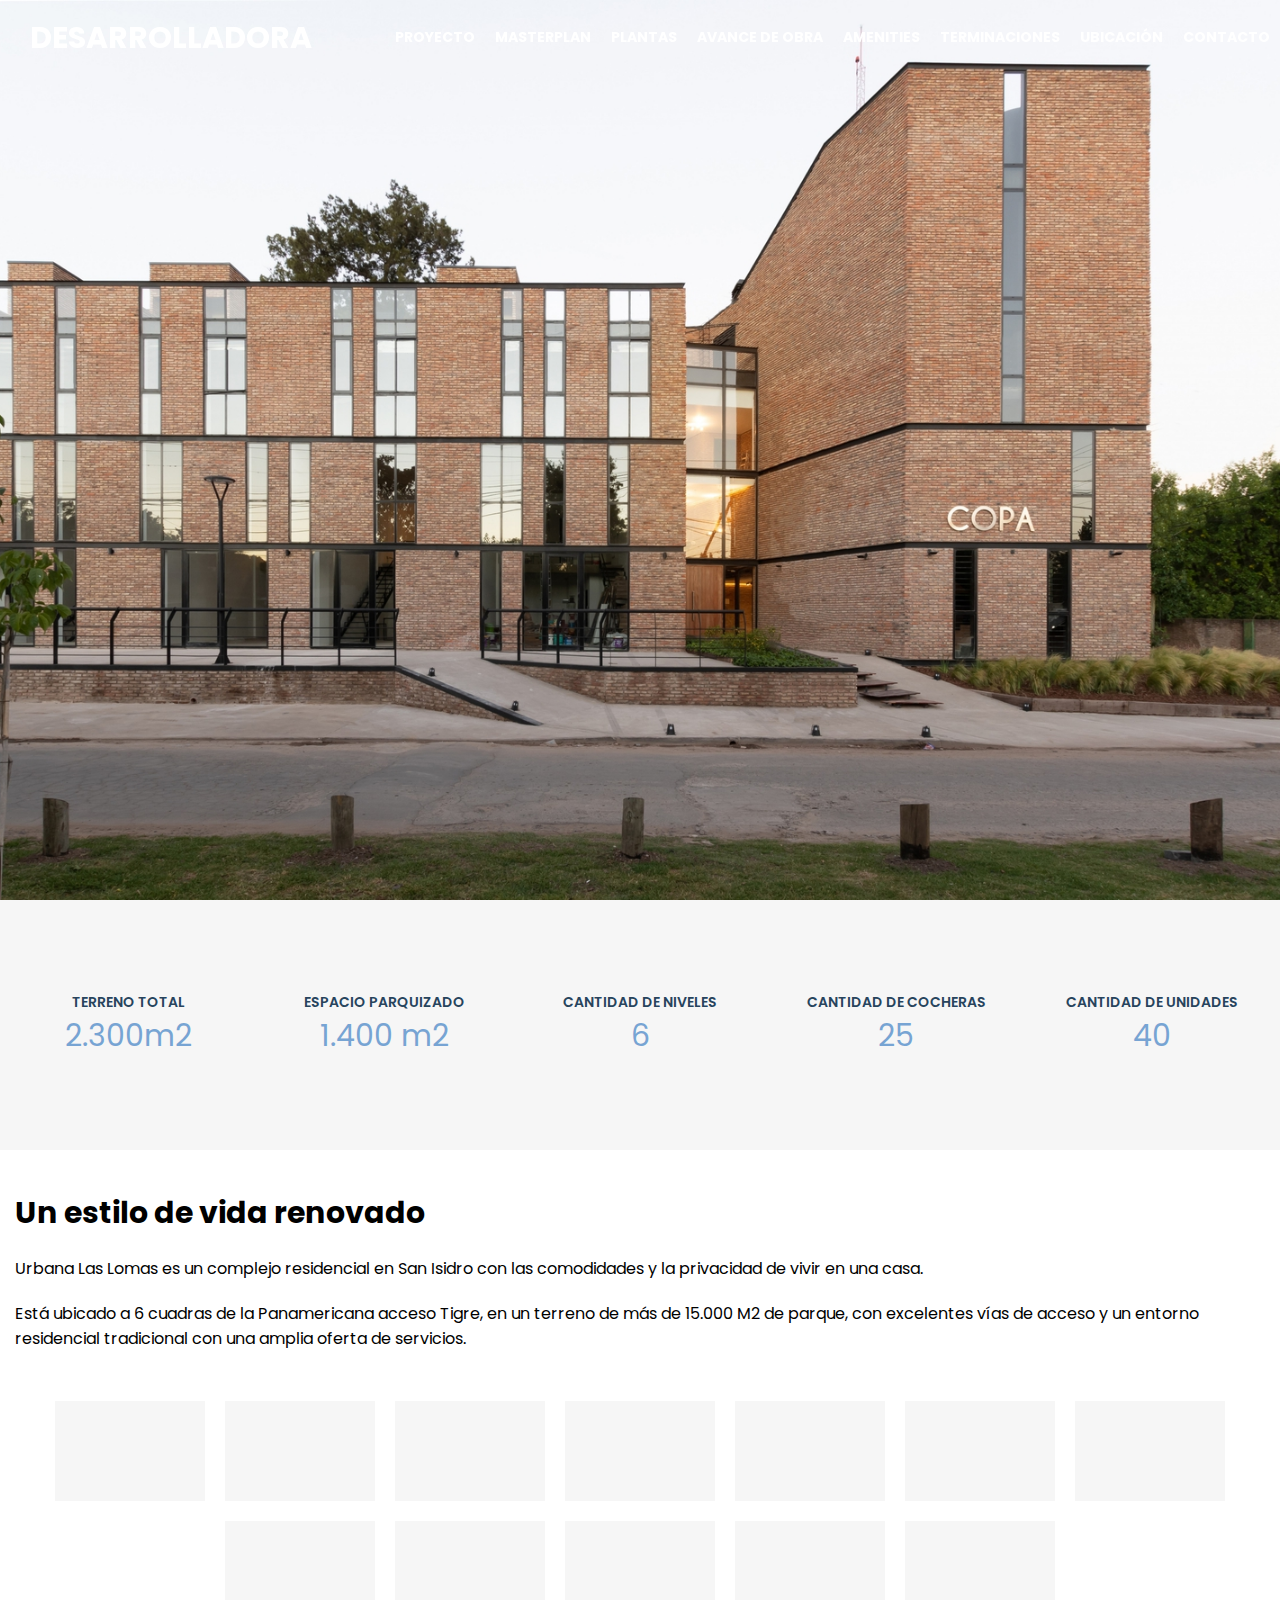
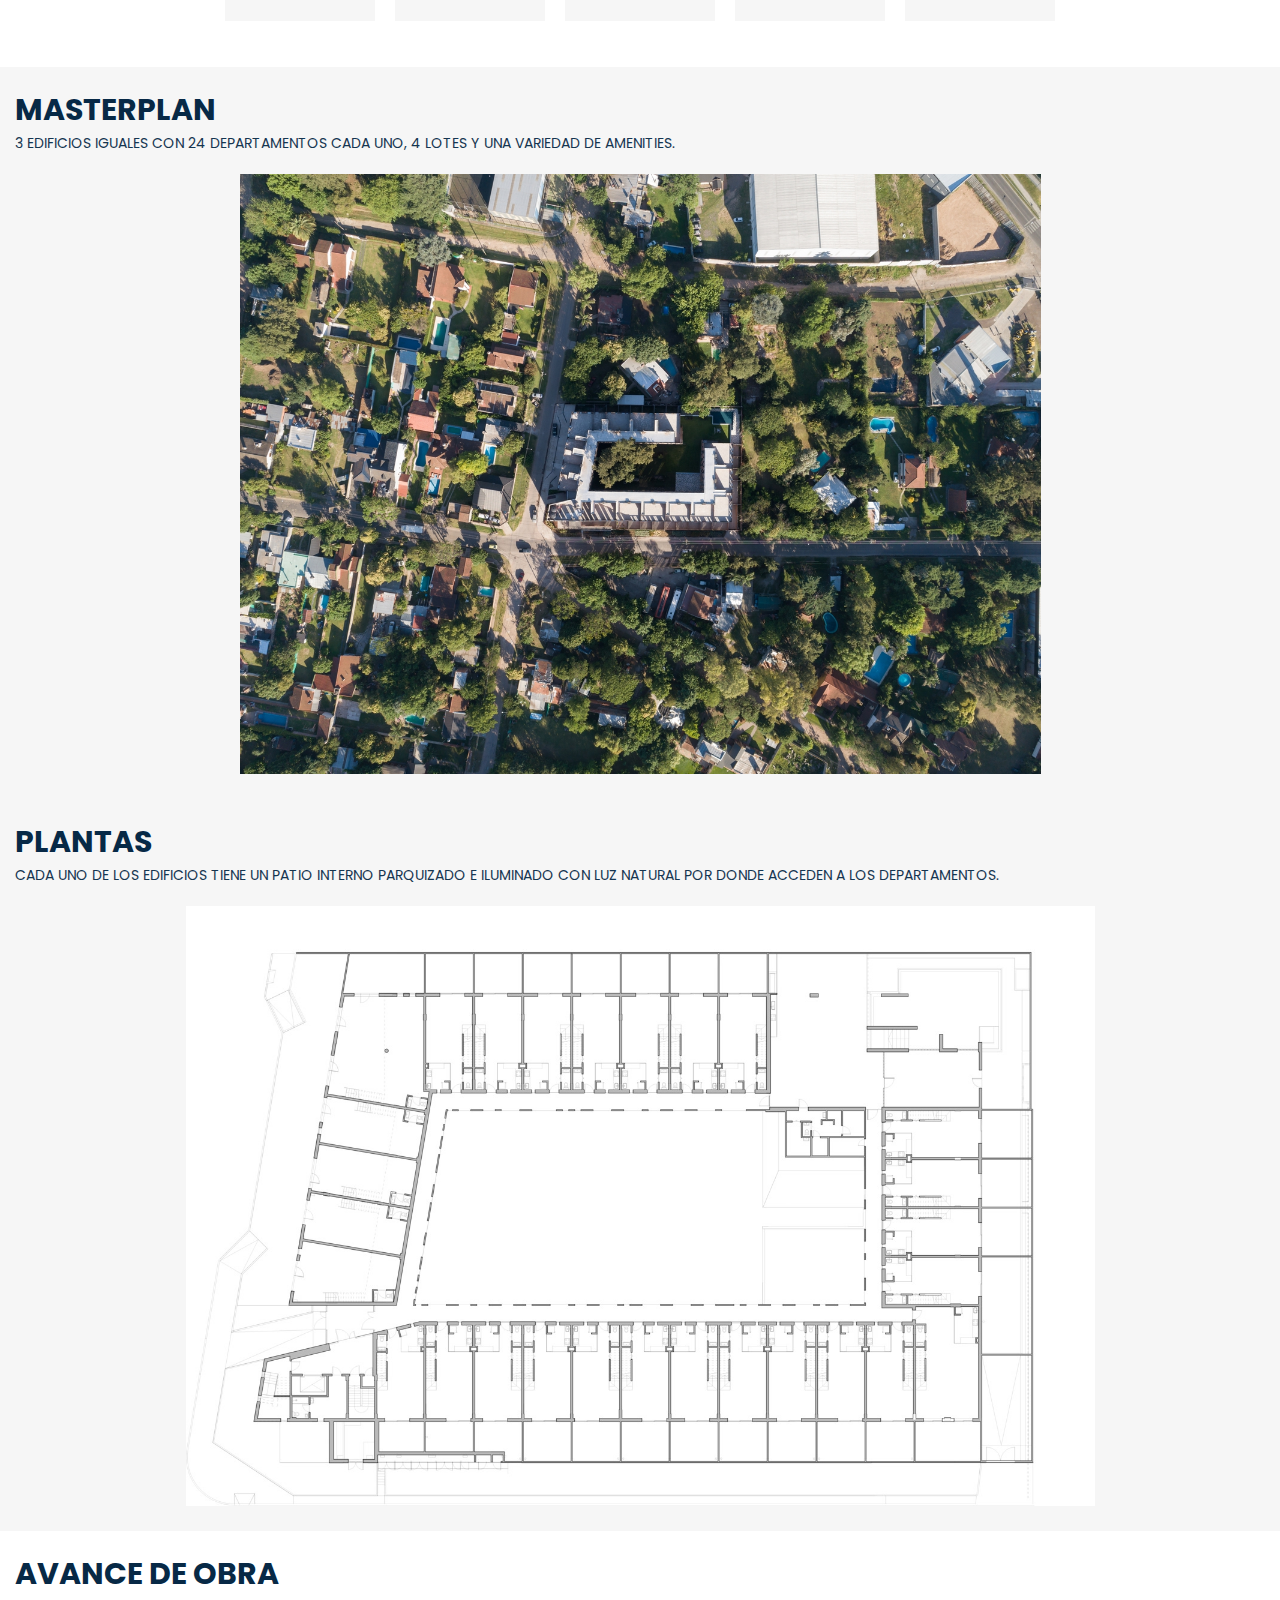
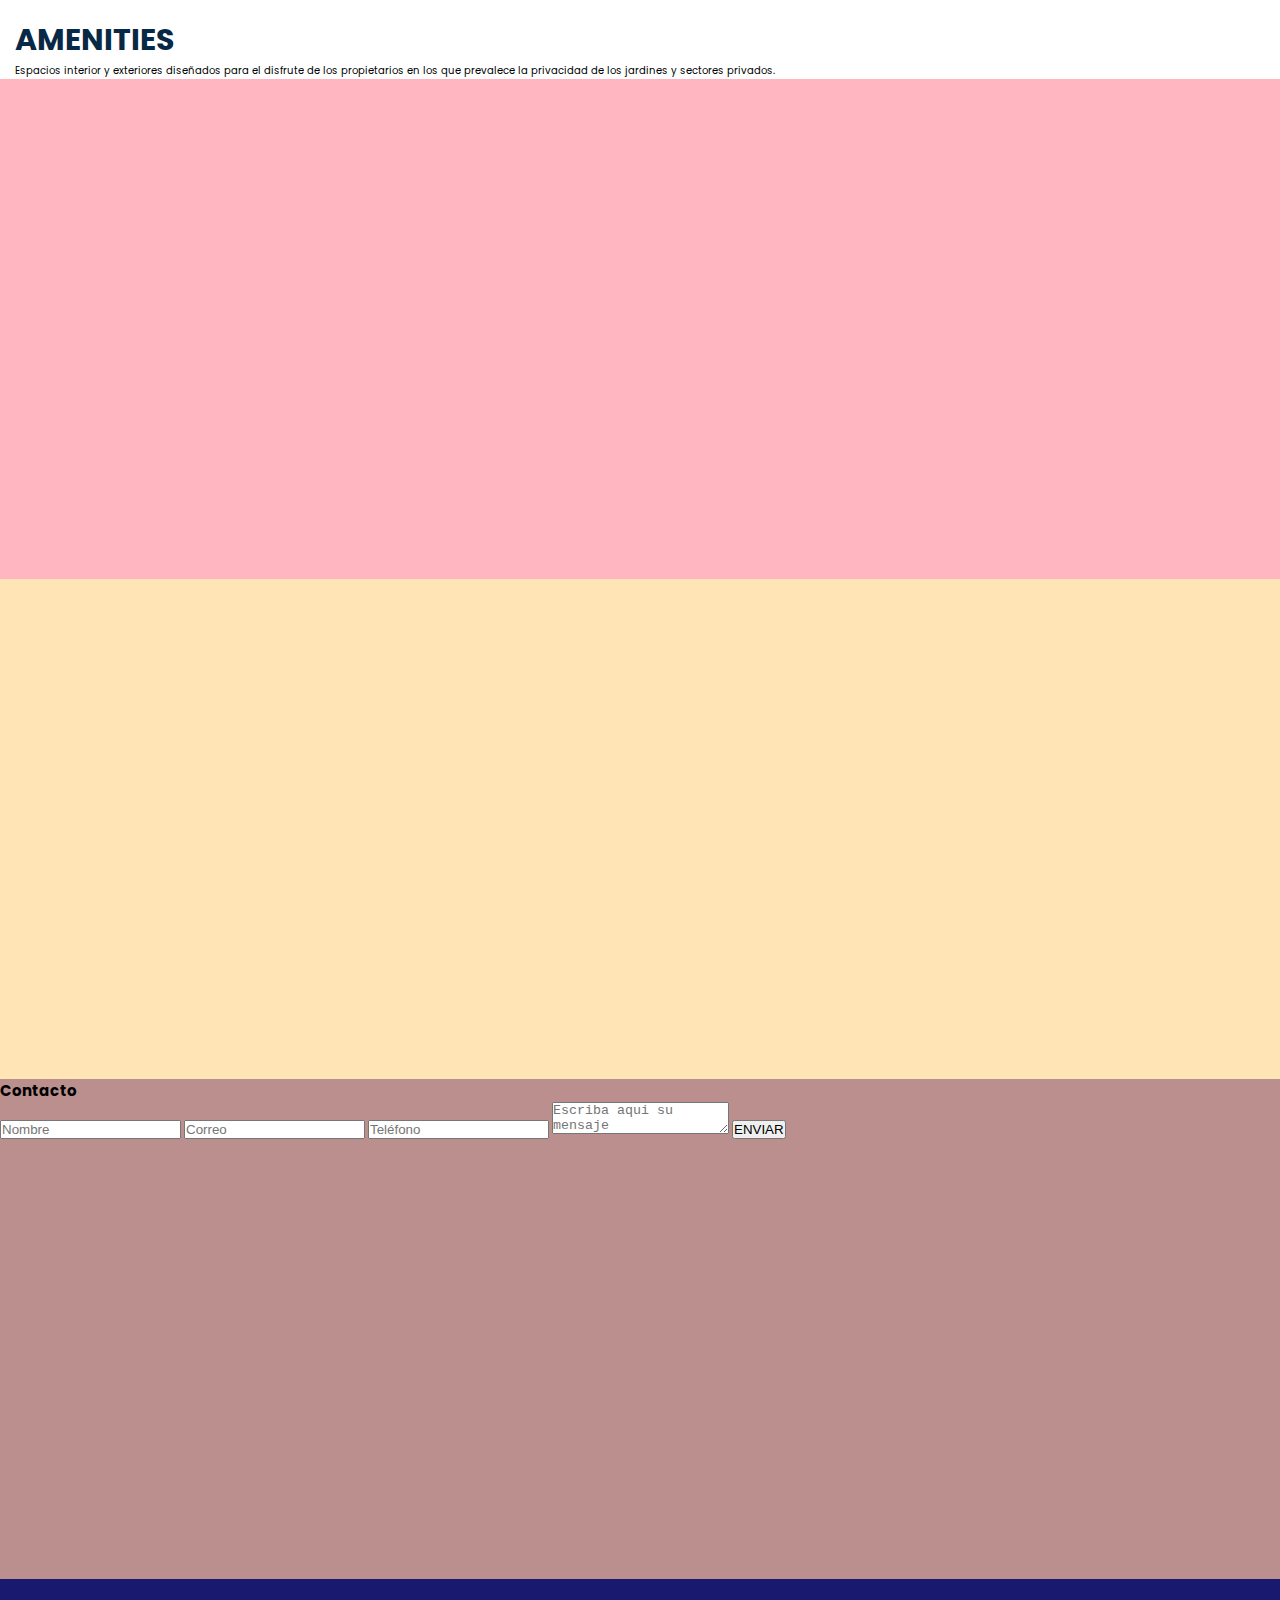
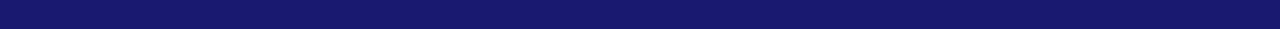
==== index.html @ 7374d64b "Agregue secciones, titulos y descripciones" ====
<!DOCTYPE html>
<html lang="es">
    <head>
        <meta charset="UTF-8" />
        <meta http-equiv="X-UA-Compatible" content="IE=edge" />
        <meta name="viewport" content="width=device-width, initial-scale=1.0" />
        <title>Document</title>
        <!-- stylesheet CSS -->
        <link rel="stylesheet" href="./CSS/style.css" />
        <!-- google fonts -->
        <link rel="preconnect" href="https://fonts.googleapis.com" />
        <link rel="preconnect" href="https://fonts.gstatic.com" crossorigin />
        <link
            href="https://fonts.googleapis.com/css2?family=Poppins:wght@300;400;700&display=swap"
            rel="stylesheet"
        />
    </head>
    <body>
        <header>
            <div class="logo">
                <a href="#Proyecto" alt="logo">DESARROLLADORA</a>
            </div>

            <nav>
                <a href="#Proyecto">Proyecto</a>
                <a href="#Masterplan">Masterplan</a>
                <a href="#Plantas">Plantas</a>
                <a href="#Avancedeobra">Avance de obra</a>
                <a href="#Amenities">Amenities</a>
                <a href="#Terminaciones">Terminaciones</a>
                <a href="#Ubicacion">Ubicación</a>
                <a href="#Contacto">Contacto</a>
            </nav>
            <div class="hero" id="Proyecto">
                <img
                    src="./imagenes/22122020-ca-arq-ph-g-viramonte-3110-editar-copy.jpg"
                    alt=""
                />
            </div>
        </header>
        <section class="detalles-desarrollo">
            <div class="informacion-desarrollo">
                <h3>Terreno total</h3>
                <p>2.300m2</p>
            </div>
            <div class="informacion-desarrollo">
                <h3>Espacio Parquizado</h3>
                <p>1.400 m2</p>
            </div>
            <div class="informacion-desarrollo">
                <h3>Cantidad de niveles</h3>
                <p>6</p>
            </div>
            <div class="informacion-desarrollo">
                <h3>Cantidad de cocheras</h3>
                <p>25</p>
            </div>
            <div class="informacion-desarrollo">
                <h3>Cantidad de unidades</h3>
                <p>40</p>
            </div>
        </section>

        <section class="memoria-proyecto">
            <div class="descripcion-proyecto">
                <h2>Un estilo de vida renovado</h2>
                <p>
                    Urbana Las Lomas es un complejo residencial en San Isidro
                    con las comodidades y la privacidad de vivir en una casa.
                </p>
                <p>
                    Está ubicado a 6 cuadras de la Panamericana acceso Tigre, en
                    un terreno de más de 15.000 M2 de parque, con excelentes
                    vías de acceso y un entorno residencial tradicional con una
                    amplia oferta de servicios.
                </p>
            </div>
            <div class="iconos-proyecto">
                <div class="contenedor-iconos">
                    <img src="" alt="" />
                    <p></p>
                </div>
                <div class="contenedor-iconos">
                    <img src="" alt="" />
                    <p></p>
                </div>
                <div class="contenedor-iconos">
                    <img src="" alt="" />
                    <p></p>
                </div>
                <div class="contenedor-iconos">
                    <img src="" alt="" />
                    <p></p>
                </div>
                <div class="contenedor-iconos">
                    <img src="" alt="" />
                    <p></p>
                </div>
                <div class="contenedor-iconos">
                    <img src="" alt="" />
                    <p></p>
                </div>
                <div class="contenedor-iconos">
                    <img src="" alt="" />
                    <p></p>
                </div>
                <div class="contenedor-iconos">
                    <img src="" alt="" />
                    <p></p>
                </div>
                <div class="contenedor-iconos">
                    <img src="" alt="" />
                    <p></p>
                </div>
                <div class="contenedor-iconos">
                    <img src="" alt="" />
                    <p></p>
                </div>
                <div class="contenedor-iconos">
                    <img src="" alt="" />
                    <p></p>
                </div>
                <div class="contenedor-iconos">
                    <img src="" alt="" />
                    <p></p>
                </div>
            </div>
        </section>
        <section class="slider-fotos">
            <div class="contenedor-slider_1">
                <img
                    src="https://images.unsplash.com/photo-1615876234886-fd9a39fda97f?ixid=MnwxMjA3fDB8MHxwaG90by1wYWdlfHx8fGVufDB8fHx8&ixlib=rb-1.2.1&auto=format&fit=crop&w=1332&q=80"
                    alt=""
                />
            </div>
        </section>

        <section class="masterplan" id="Masterplan">
            <h2>MASTERPLAN</h2>
            <p>
                3 edificios iguales con 24 departamentos cada uno, 4 lotes y una
                variedad de amenities.
            </p>
            <div class="masterplan-container">
                <img src="./imagenes/vistaaerea.jpg" alt="" />
            </div>
        </section>
        <section class="plantas" id="Plantas">
            <h2>PLANTAS</h2>
            <p>
                Cada uno de los edificios tiene un patio interno parquizado e
                iluminado con luz natural por donde acceden a los departamentos.
            </p>
            <div class="plantas-container">
                <img src="./imagenes/plantas.jpg" alt="" />
            </div>
        </section>

        <section class="avance-de_obra" id="Avancedeobra">
            <h2>Avance de obra</h2>
            <div class="slider-obra"></div>
        </section>
        <section class="amenities" id="Amenities">
            <h2>Amenities</h2>
            <p>
                Espacios interior y exteriores diseñados para el disfrute de los
                propietarios en los que prevalece la privacidad de los jardines
                y sectores privados.
            </p>
        </section>
        <section class="slider-terminaciones" id="Terminaciones"></section>
        <section class="ubicacion" id="Ubicacion"></section>
        <section class="contacto" id="Contacto">
            <form action="enviar.php" method="post">
                <h2>Contacto</h2>
                <input
                    type="text"
                    name="nombre"
                    placeholder="Nombre"
                    required
                />
                <input
                    type="email"
                    name="correo"
                    placeholder="Correo"
                    required
                />

                <input
                    type="number"
                    name="telefono"
                    placeholder="Teléfono"
                    required
                />
                <textarea
                    name="mensaje"
                    placeholder="Escriba aqui su mensaje"
                    required
                ></textarea>
                <input type="submit" value="ENVIAR" id="boton" />
            </form>
        </section>
        <footer>
            <div class="redes-sociales"></div>
            <div class="creditos"></div>
        </footer>
    </body>
</html>
---- CSS/style.css ----
*,
*:before,
*:after {
    margin: 0;
    padding: 0;
    box-sizing: border-box;
}
html {
    font-size: 62.5%;
    scroll-behavior: smooth;
}
body {
    overflow-x: hidden;
    display: flex;
    flex-direction: column;
    align-items: center;
    font-family: "Poppins", sans-serif;
}
/* <!-- Cabecera  --> */

header {
    height: 100vh;
}
.logo {
    position: fixed;
    top: 1.5rem;
    left: 2rem;
}
.logo a {
    font-size: 3rem;
}
nav {
    position: fixed;
    right: 0;
    top: 0;
    height: 75px;
    display: flex;
    align-items: center;
    justify-content: space-around;
    margin: auto;
    background-color: transparent;
}
a {
    position: relative;
    text-decoration: none;
    text-transform: uppercase;
    font-family: "Poppins", sans-serif;
    color: #fff;
    font-weight: bold;
    font-size: 1.4rem;
    padding: 0 10px;
}

a:after {
    content: "";
    position: absolute;
    background-color: #fff;
    height: 3.5px;
    width: 0;
    left: 0;
    bottom: -10px;
    transition: 0.5s;
}

a:hover:after {
    width: 100%;
}
a:hover {
    color: #ffffff;
}

.hero {
    width: 100%;
}
.hero img {
    width: 100vw;
    height: 100vh;

    object-fit: cover;
    object-position: center;
}

/* <!-- Cabecera  --> */

.detalles-desarrollo {
    display: flex;
    justify-content: space-around;
    align-items: center;
    flex-wrap: wrap;
    width: 100%;
    min-height: 250px;
    background-color: #f6f6f6;
}

.informacion-desarrollo {
    justify-content: center;
    align-items: center;
    padding: 2rem;
    min-width: 220px;
    height: 22 0px;
}
.informacion-desarrollo h3 {
    text-transform: uppercase;
    text-align: center;
    font-size: 1.4rem;
    font-weight: 600;
    color: #27445d;
}
.informacion-desarrollo p {
    text-align: center;
    font-size: 3rem;
    color: #77a4d3;
    font-weight: 400;
}
/* <--MEMORIA PROYECTO -->*/

.memoria-proyecto {
    min-width: 50%;
    height: 100%;
    display: flex;
    flex-direction: row;
    flex-wrap: wrap;
    justify-content: center;
}

.descripcion-proyecto {
    flex-direction: column;
    height: 100%;
    min-width: 50%;

    padding: 3rem 1.5rem 3rem 1.5rem;
}
.descripcion-proyecto h2 {
    padding: 1rem 0;
    font-size: 3rem;
}

.descripcion-proyecto p {
    padding: 1rem 0;
    font-size: 1.6rem;
}
.iconos-proyecto {
    display: flex;
    justify-content: center;
    align-items: center;
    flex-wrap: wrap;
    height: 100%;
    width: 100%;
}
.contenedor-iconos {
    display: flex;
    width: 150px;
    height: 100px;
    background-color: #f6f6f6;
    margin: 1rem 1rem;
}
/* <--SLIDER FOTOS -->*/
.slider-fotos {
    padding: 2rem 1.5rem 0rem 1.5rem;   
}
/* <--MASTERPLAN -->*/

.masterplan {
    width: 100%;
    height: 100%;
    background-color: #f6f6f6;
    padding: 2rem 1.5rem 0rem 1.5rem;   

}

.masterplan h2 {
    font-size: 3rem;
    text-transform: uppercase;
    color: #072946;
}
.masterplan p {
    font-size: 1.4rem;
    color: #153550;
    text-transform: uppercase;
}
.masterplan-container {
    width: 100%;
    min-height: 300px;
    height: 100%;
    padding: 2rem 0rem;
}
.masterplan-container img {
    object-fit: contain;
    object-position: center;
    width: 100%;
    max-height: 600px;
}
/* <--PLANTAS -->*/

.plantas {
    width: 100%;
    height: 100%;
    background-color: #f6f6f6;
    padding: 2rem 1.5rem 0rem 1.5rem;   

}
.plantas h2 {
    font-size: 3rem;
    text-transform: uppercase;
    color: #072946;
}
.plantas p {
    font-size: 1.4rem;
    color: #153550;
    text-transform: uppercase;
}

.plantas-container {
    width: 100%;
    min-height: 300px;
    height: 100%;
    padding: 2rem 0rem;
}
.plantas-container img {
    object-fit: contain;
    object-position: center;
    width: 100%;
    max-height: 600px;
}
/* <--ACANCE DE OBRA -->*/

.avance-de_obra {
    width: 100%;
    height: 100%;
    padding: 2rem 1.5rem 0rem 1.5rem;   
}
.avance-de_obra h2 {
    font-size: 3rem;
    text-transform: uppercase;
    color: #072946;
}

/* <--SLIDER AMENITIES -->*/

.amenities {
    width: 100%;
    height: 100%;
    padding: 2rem 1.5rem 0rem 1.5rem;   
}
.amenities h2 {
    font-size: 3rem;
    text-transform: uppercase;
    color: #072946;
}

/* <--SLIDER TERMINACIONES -->*/

.slider-terminaciones {
    width: 100%;
    height: 500px;
    background-color: lightpink;
}

/* <--UBICACION -->*/

.ubicacion {
    width: 100%;
    height: 500px;
    background-color: moccasin;
}
/* <--FORMULARIO DE CONTACTO -->*/

.contacto {
    width: 100%;
    height: 500px;
    background-color: rosybrown;
}

/* <-- FOOTER -->*/

footer {
    width: 100%;
    height: 50px;
    background-color: midnightblue;
}
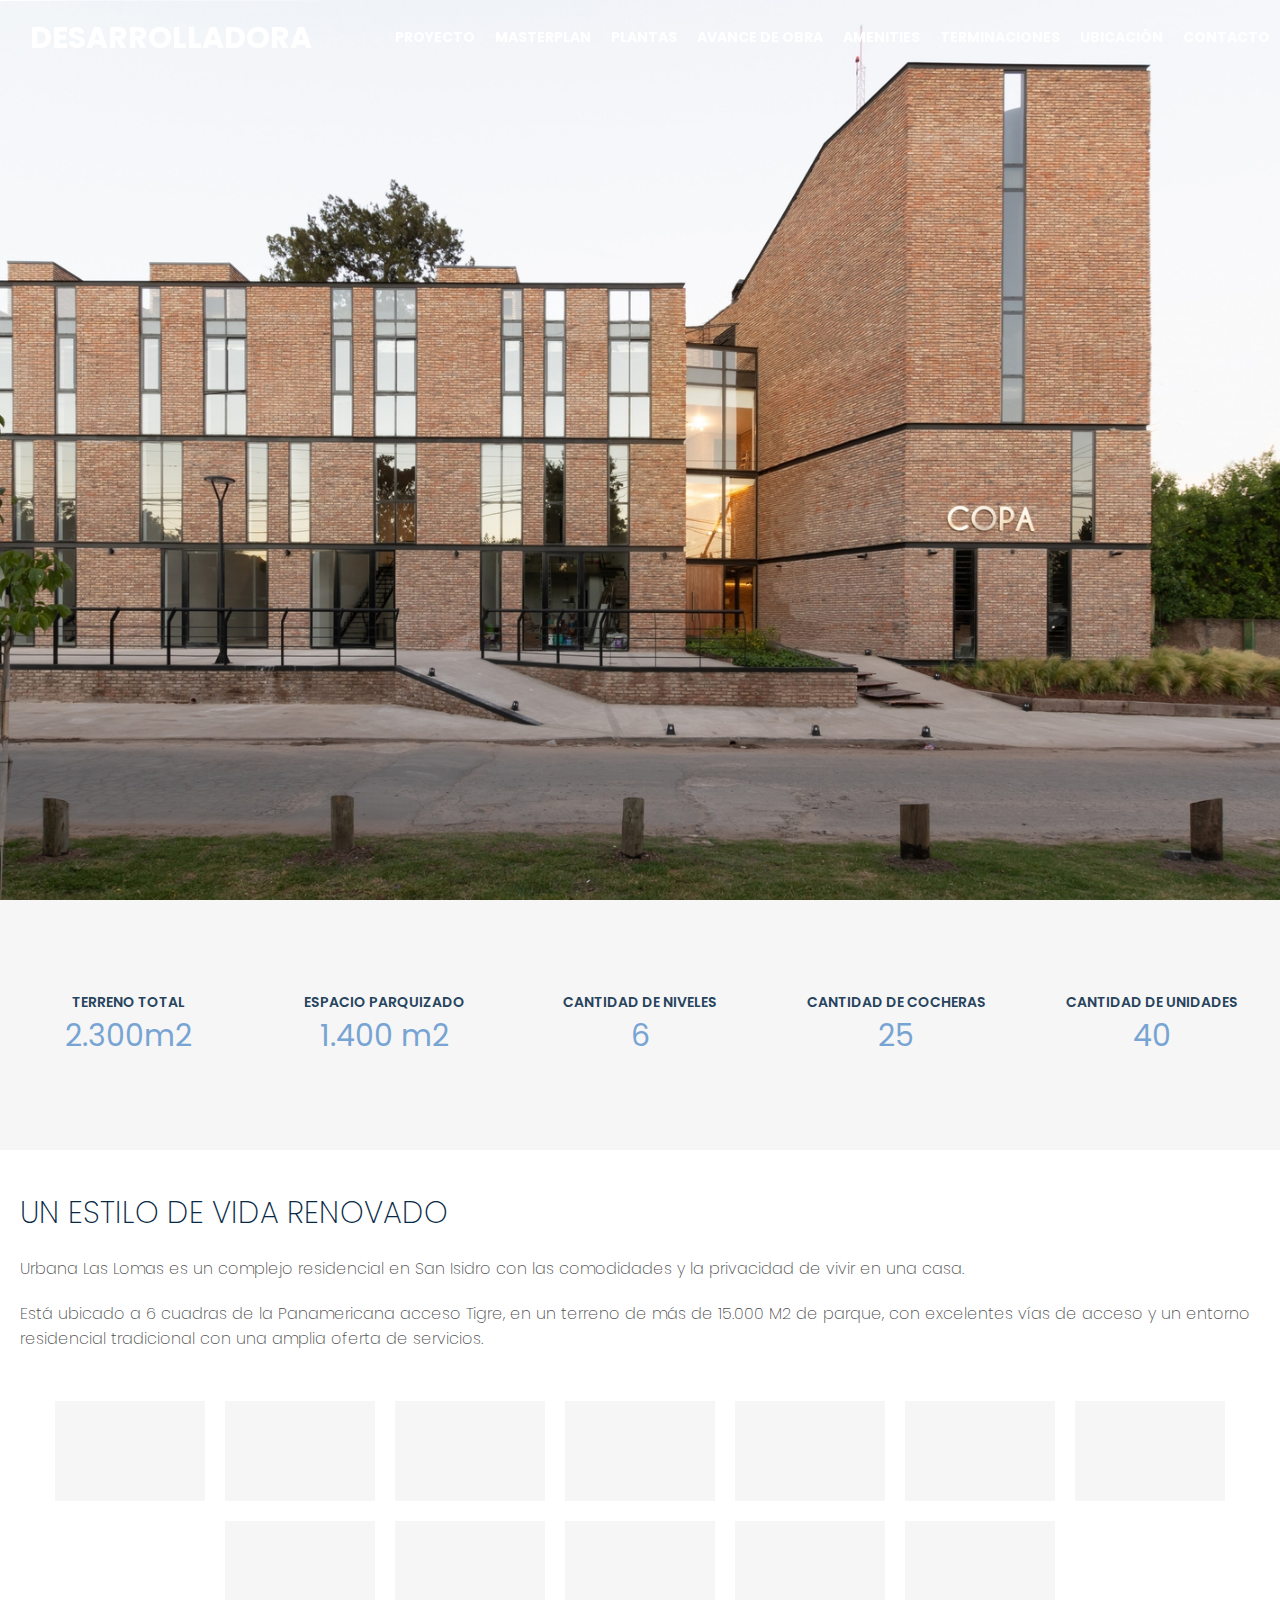
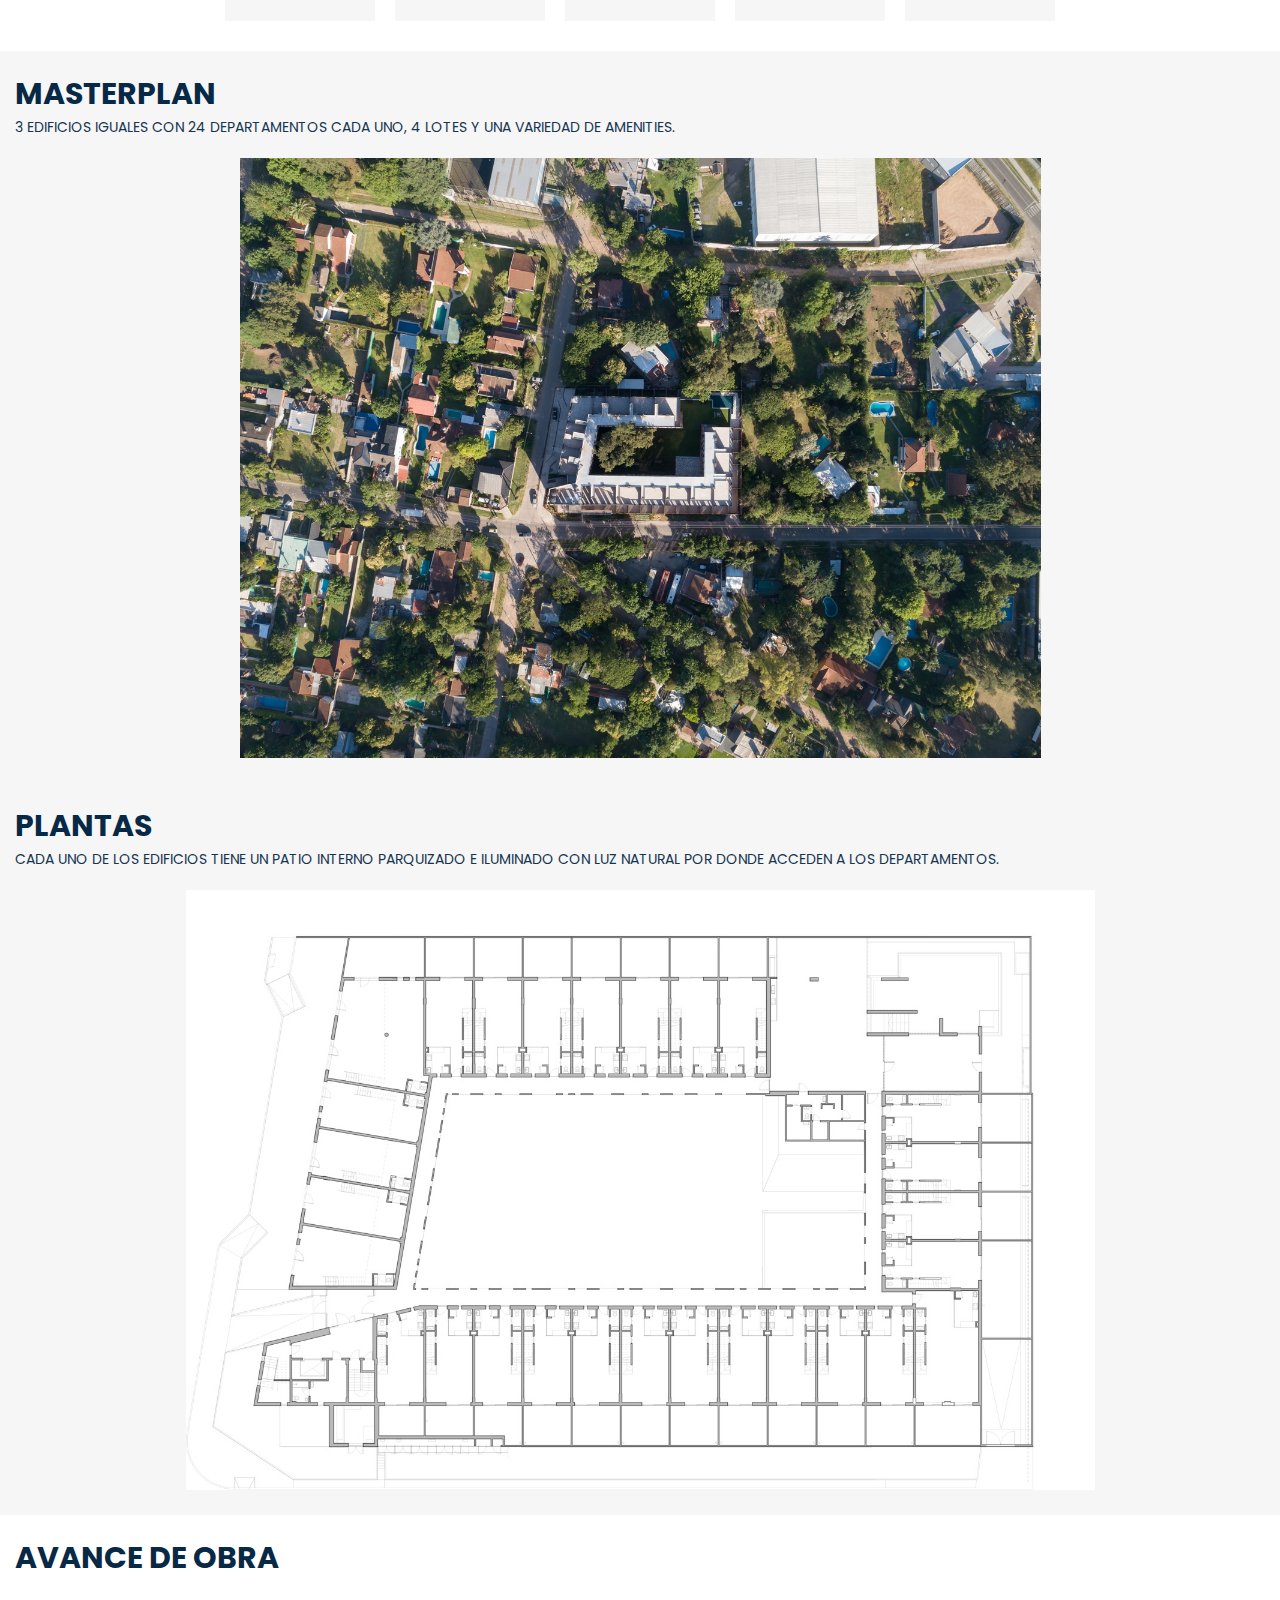
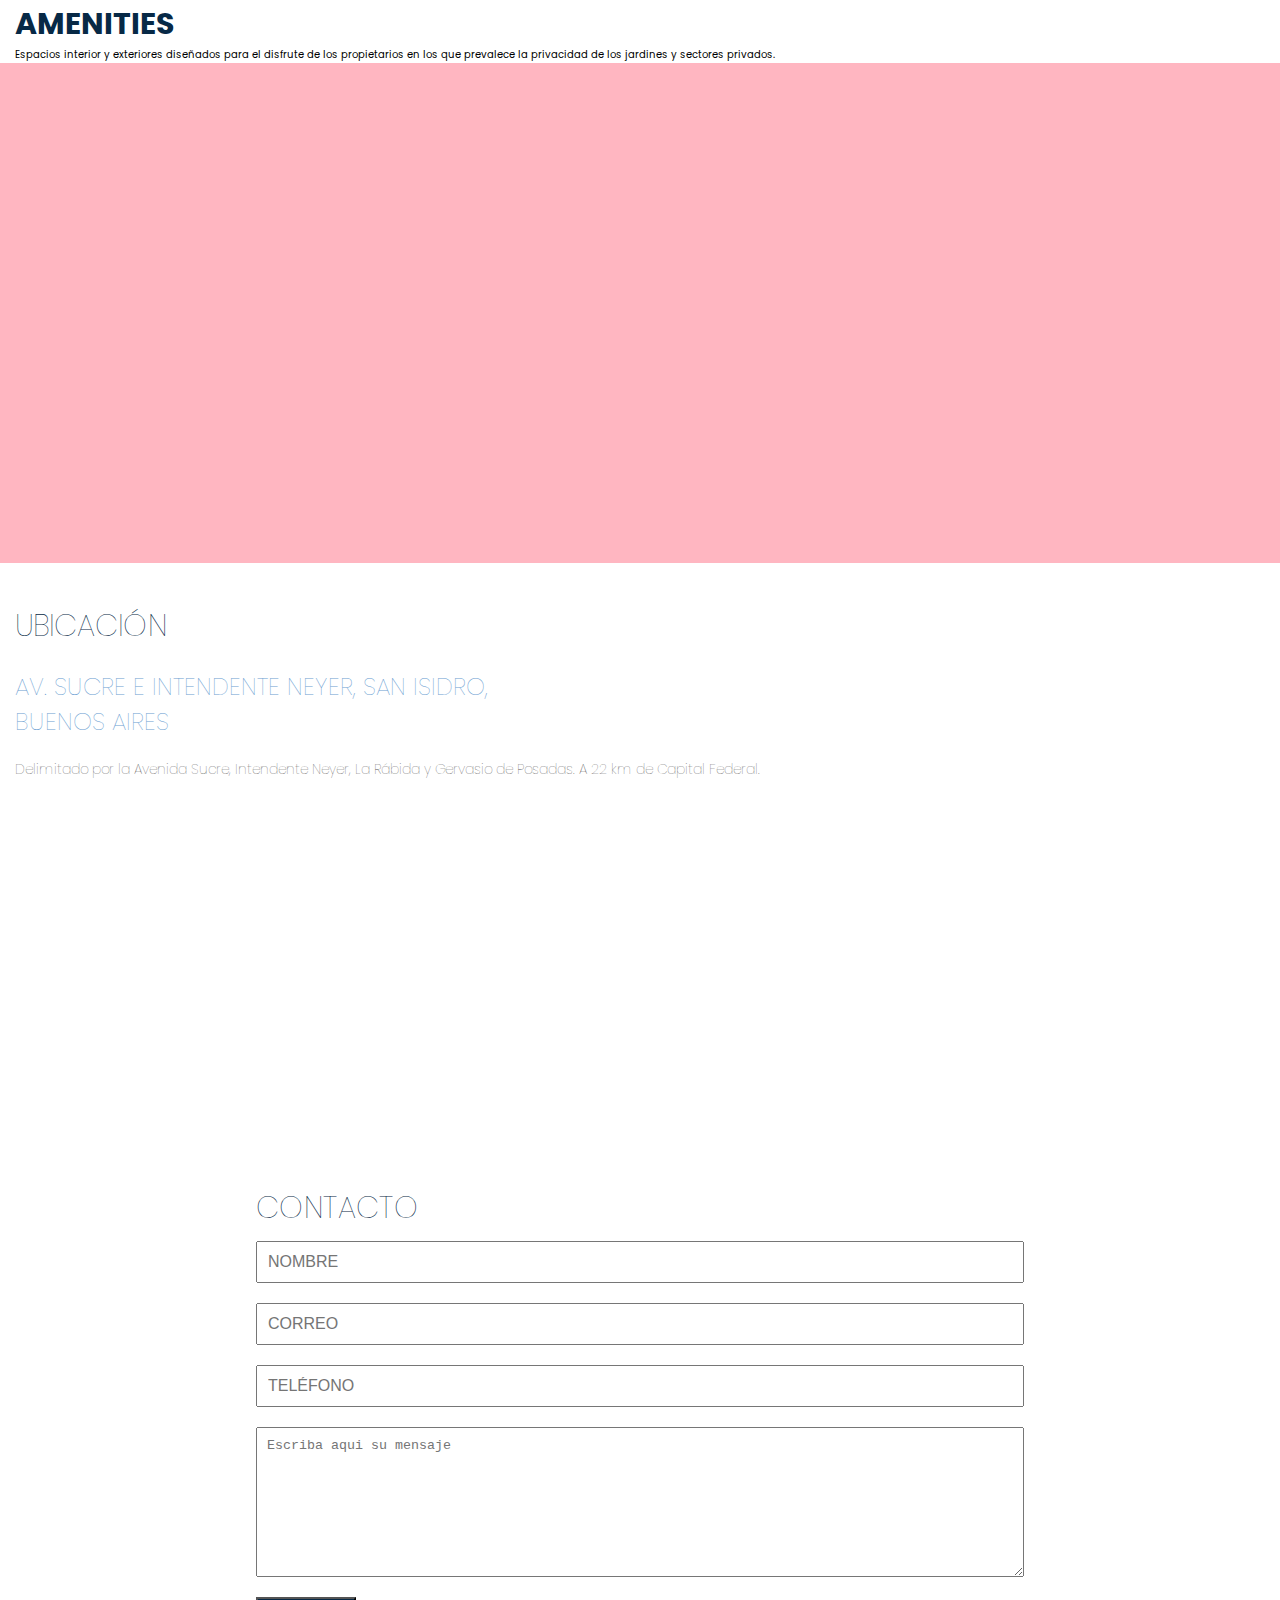
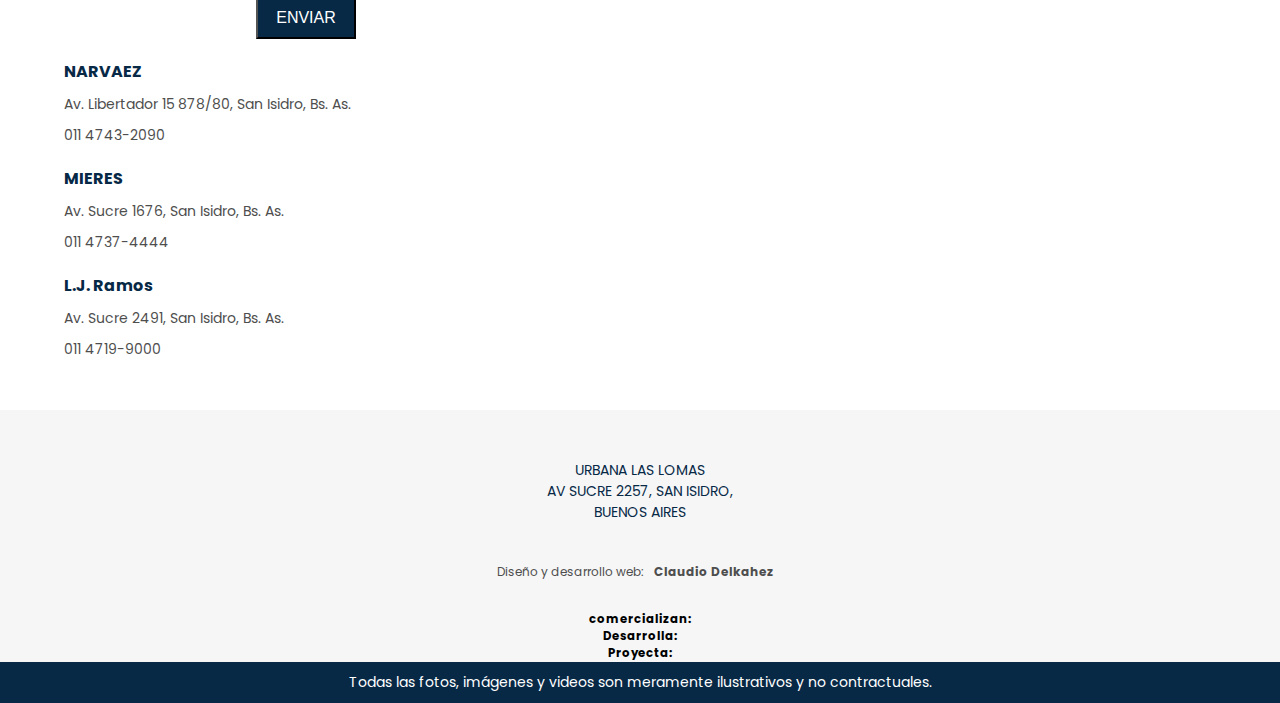
==== commit a467c629: "agregue iframe google maps y formulario de contacto" ====
--- a/index.html
+++ b/index.html
@@ -127,12 +127,12 @@
             </div>
         </section>
         <section class="slider-fotos">
-            <div class="contenedor-slider_1">
+            <!--     <div class="contenedor-slider_1">
                 <img
                     src="https://images.unsplash.com/photo-1615876234886-fd9a39fda97f?ixid=MnwxMjA3fDB8MHxwaG90by1wYWdlfHx8fGVufDB8fHx8&ixlib=rb-1.2.1&auto=format&fit=crop&w=1332&q=80"
                     alt=""
                 />
-            </div>
+            </div> -->
         </section>
 
         <section class="masterplan" id="Masterplan">
@@ -169,7 +169,31 @@
             </p>
         </section>
         <section class="slider-terminaciones" id="Terminaciones"></section>
-        <section class="ubicacion" id="Ubicacion"></section>
+
+        <section class="ubicacion" id="Ubicacion">
+            <h2 class="ubicacion-titulo">Ubicación</h2>
+            <p class="ubicacion-direccion">
+                Av. Sucre e Intendente Neyer, San Isidro,<br />
+                Buenos Aires
+            </p>
+
+            <p class="ubicacion-descripcion">
+                Delimitado por la Avenida Sucre, Intendente Neyer, La Rábida y
+                Gervasio de Posadas. A 22 km de Capital Federal.
+            </p>
+
+            <div class="ubicacion-mapa">
+                <iframe
+                    src="https://www.google.com/maps/embed?pb=!1m14!1m12!1m3!1d1897.2965308307776!2d-58.62626643515742!3d-34.59508918523322!2m3!1f0!2f0!3f0!3m2!1i1024!2i768!4f13.1!5e0!3m2!1sen!2sar!4v1636306010623!5m2!1sen!2sar"
+                    width="100%"
+                    height="300px"
+                    style="border: 0"
+                    allowfullscreen="no"
+                    loading="lazy"
+                ></iframe>
+            </div>
+        </section>
+
         <section class="contacto" id="Contacto">
             <form action="enviar.php" method="post">
                 <h2>Contacto</h2>
@@ -199,10 +223,55 @@
                 ></textarea>
                 <input type="submit" value="ENVIAR" id="boton" />
             </form>
-        </section>
+
+            <div class="contacto-vendedores">
+                <div class="vendedores">
+                    <h3>NARVAEZ</h3>
+                    <p>Av. Libertador 15 878/80, San Isidro, Bs. As.</p>
+                    <p>011 4743-2090</p>
+                </div>
+                <div class="vendedores">
+                    <h3>MIERES</h3>
+                    <p>Av. Sucre 1676, San Isidro, Bs. As.</p>
+                    <p>011 4737-4444</p>
+                </div>
+                <div class="vendedores">
+                    <h3>L.J. Ramos</h3>
+                    <p>Av. Sucre 2491, San Isidro, Bs. As.</p>
+                    <p>011 4719-9000</p>
+                </div>
+            </div>
+        </section>
+
         <footer>
+            <div class="direccion">
+                <p>
+                    Urbana Las Lomas <br />
+                    Av Sucre 2257, San Isidro,<br />
+                    Buenos Aires
+                </p>
+            </div>
+
+            <div class="creditos">
+                <p>Diseño y desarrollo web:<a href="#">Claudio Delkahez</a></p>
+            </div>
+
+            <div class="comercializan">
+                <h3>comercializan:</h3>
+            </div>
+            <div class="desarrolladores">
+                <h3>Desarrolla:</h3>
+            </div>
+            <div class="proyecta">
+                <h3>Proyecta:</h3>
+            </div>
             <div class="redes-sociales"></div>
-            <div class="creditos"></div>
+            <div class="disclaimer">
+                <p>
+                    Todas las fotos, imágenes y videos son meramente
+                    ilustrativos y no contractuales.
+                </p>
+            </div>
         </footer>
     </body>
 </html>
--- a/CSS/style.css
+++ b/CSS/style.css
@@ -127,17 +127,21 @@
     flex-direction: column;
     height: 100%;
     min-width: 50%;
-
-    padding: 3rem 1.5rem 3rem 1.5rem;
+    padding: 3rem 2rem 3rem 2rem;
 }
 .descripcion-proyecto h2 {
+    text-transform: uppercase;
     padding: 1rem 0;
     font-size: 3rem;
+    color: #072946;
+    font-weight: 200;
 }
 
 .descripcion-proyecto p {
     padding: 1rem 0;
     font-size: 1.6rem;
+    color: #4e4e4e;
+    font-weight: 200;
 }
 .iconos-proyecto {
     display: flex;
@@ -156,7 +160,7 @@
 }
 /* <--SLIDER FOTOS -->*/
 .slider-fotos {
-    padding: 2rem 1.5rem 0rem 1.5rem;   
+    padding: 2rem 1.5rem 0rem 1.5rem;
 }
 /* <--MASTERPLAN -->*/
 
@@ -164,8 +168,7 @@
     width: 100%;
     height: 100%;
     background-color: #f6f6f6;
-    padding: 2rem 1.5rem 0rem 1.5rem;   
-
+    padding: 2rem 1.5rem 0rem 1.5rem;
 }
 
 .masterplan h2 {
@@ -196,8 +199,7 @@
     width: 100%;
     height: 100%;
     background-color: #f6f6f6;
-    padding: 2rem 1.5rem 0rem 1.5rem;   
-
+    padding: 2rem 1.5rem 0rem 1.5rem;
 }
 .plantas h2 {
     font-size: 3rem;
@@ -227,7 +229,7 @@
 .avance-de_obra {
     width: 100%;
     height: 100%;
-    padding: 2rem 1.5rem 0rem 1.5rem;   
+    padding: 2rem 1.5rem 0rem 1.5rem;
 }
 .avance-de_obra h2 {
     font-size: 3rem;
@@ -240,7 +242,7 @@
 .amenities {
     width: 100%;
     height: 100%;
-    padding: 2rem 1.5rem 0rem 1.5rem;   
+    padding: 2rem 1.5rem 0rem 1.5rem;
 }
 .amenities h2 {
     font-size: 3rem;
@@ -260,21 +262,149 @@
 
 .ubicacion {
     width: 100%;
-    height: 500px;
-    background-color: moccasin;
-}
+    height: 100%;
+    display: flex;
+    flex-direction: column;
+    padding: 2rem 0rem;
+
+}
+
+.ubicacion-titulo {
+    font-size: 3rem;
+    text-transform: uppercase;
+    font-weight: 100;
+    color: #072946;
+    padding: 2rem 1.5rem 0rem 1.5rem;
+}
+
+.ubicacion-direccion {
+    font-size: 2.4rem;
+    color: #6a9dd1;
+    text-transform: uppercase;
+    font-weight: 100;
+    padding: 2rem 1.5rem 0rem 1.5rem;
+}
+.ubicacion-descripcion {
+    font-size: 1.4rem;
+    color: #4e4e4e;
+    font-weight: 100;
+
+    padding: 2rem 1.5rem 0rem 1.5rem;
+}
+.ubicacion-mapa {
+   margin: auto;
+    width: 90%;
+    height: 100%;
+    padding: 2rem 0rem;
+}
+
 /* <--FORMULARIO DE CONTACTO -->*/
 
 .contacto {
     width: 100%;
-    height: 500px;
-    background-color: rosybrown;
-}
-
+    height: 100%;
+    display: flex;
+    flex-direction: column;
+    align-items: center;
+    padding: 4rem 0rem;
+}
+
+form {
+    display: flex;
+    flex-direction: column;
+    width: 90%;
+    max-width: 768px;
+}
+
+form h2 {
+    font-size: 3rem;
+    text-transform: uppercase;
+    font-weight: 100;
+    color: #072946;
+}
+
+input {
+    font-size: 1.6rem;
+    text-transform: uppercase;
+    font-weight: 100;
+    padding: 2rem 1.5rem 0rem 1.5rem;
+    color: #072946;
+    margin: 1rem 0rem;
+    padding: 1rem;
+}
+form textarea {
+    margin: 1rem 0rem;
+    padding: 1rem;
+    height: 150px;
+}
+#boton {
+    max-width: 100px;
+    background-color: #072946;
+    color: #fff;
+    transform: scale(1);
+}
+#boton:hover {
+    transform: scale(1.01);
+    -webkit-box-shadow: 0px 0px 5px 3px rgba(0, 0, 0, 0.1);
+    -moz-box-shadow: 0px 0px 5px 3px rgba(0, 0, 0, 0.1);
+    box-shadow: 0px 0px 5px 3px rgba(0, 0, 0, 0.1);
+}
+.contacto-vendedores {
+    display: flex;
+    flex-direction: column;
+    width: 90%;
+}
+.vendedores h3 {
+    font-size: 1.6rem;
+    color: #072946;
+    margin: 1rem 0rem;
+}
+.vendedores p {
+    font-size: 1.4rem;
+    margin: 1rem 0rem;
+    color: #4e4e4e;
+}
 /* <-- FOOTER -->*/
 
 footer {
-    width: 100%;
-    height: 50px;
-    background-color: midnightblue;
-}
+    display: flex;
+    flex-direction: column;
+    align-items: center;
+
+    width: 100%;
+    height: 100%;
+    padding-top: 4rem;
+
+    background-color: #f6f6f6;
+}
+
+.direccion p {
+    text-transform: uppercase;
+    text-align: center;
+    font-size: 1.4rem;
+    color: #072946;
+    margin: 1rem 0rem;
+}
+.creditos {
+    text-align: center;
+    font-size: 1.2rem;
+    color: #4e4e4e;
+    margin: 3rem 0rem;
+}
+.creditos a {
+    text-transform: capitalize;
+    color: #4e4e4e;
+    font-size: 1.2rem;
+    text-decoration: none;
+}
+.disclaimer {
+    width: 100%;
+    height: 100%;
+    color: #fff;
+    text-align: center;
+    background-color: #072946;
+}
+.disclaimer p {
+    font-size: 1.4rem;
+    padding: 1rem;
+}
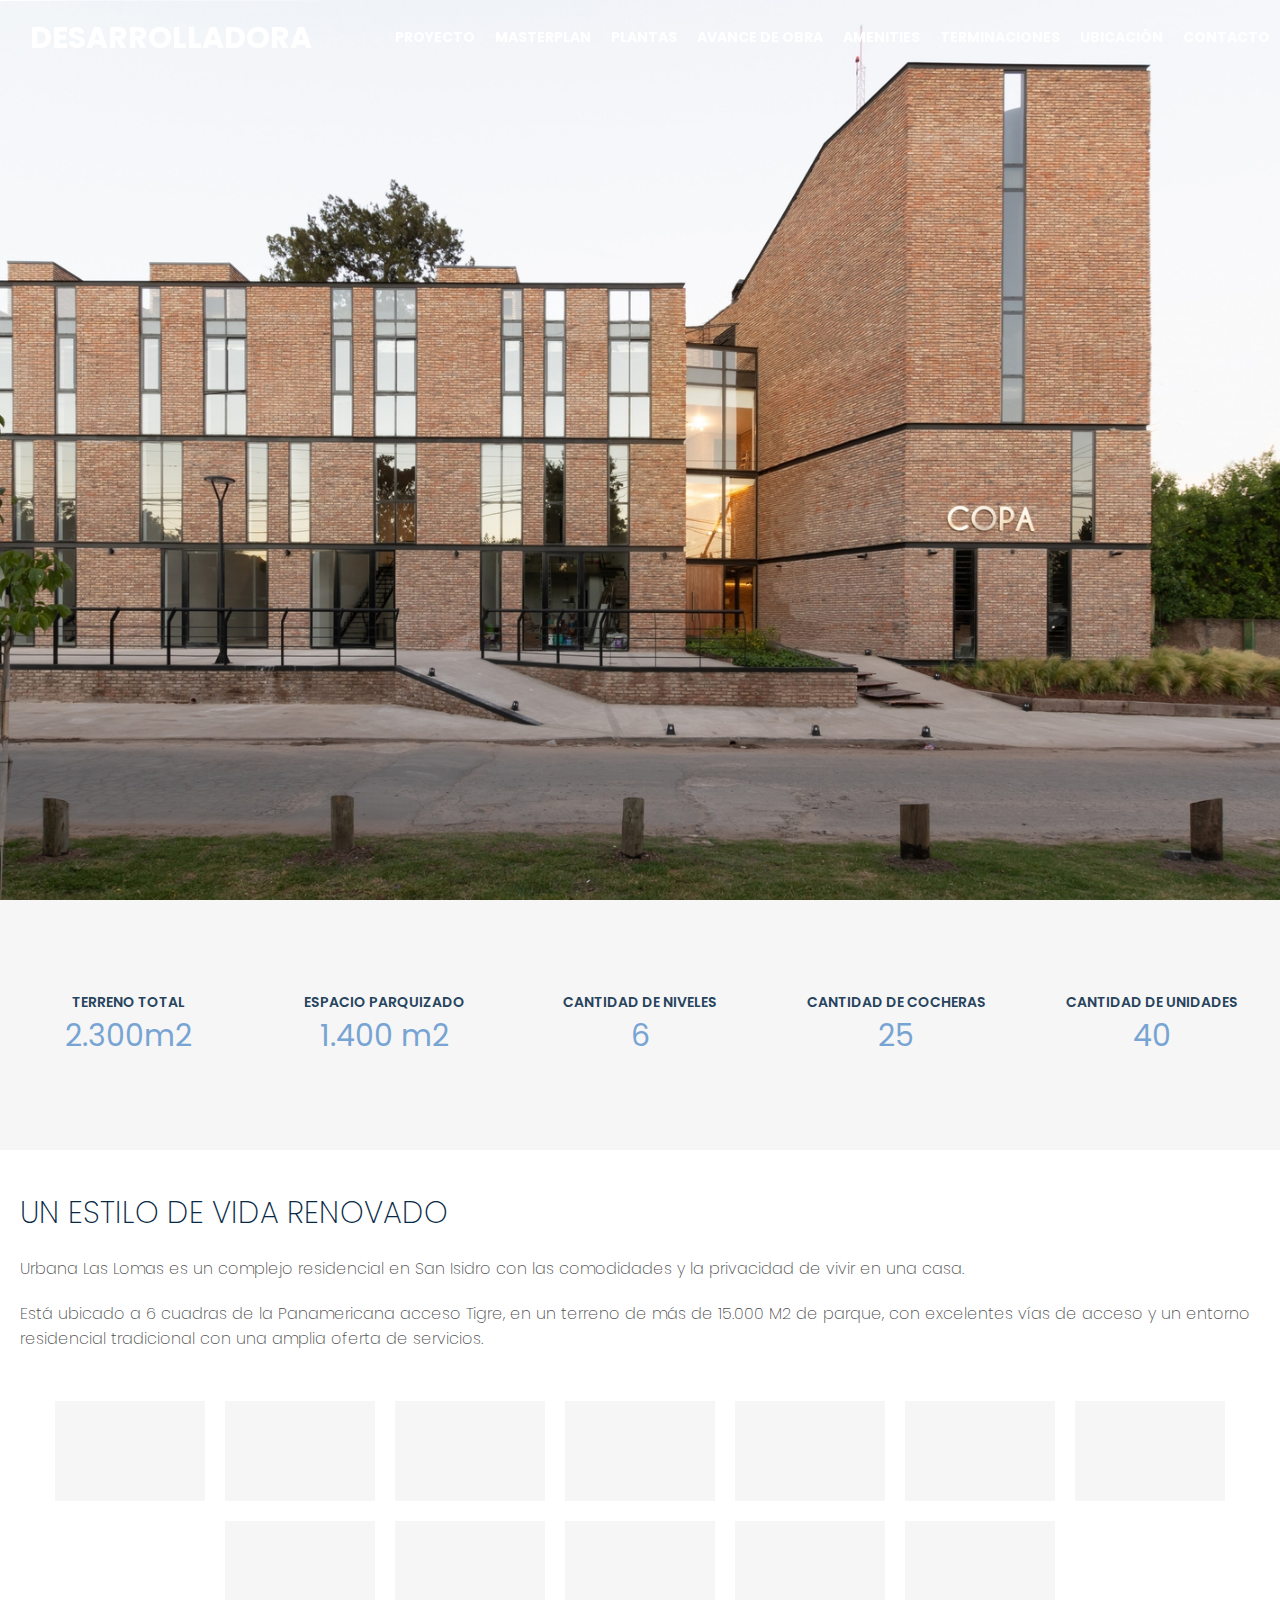
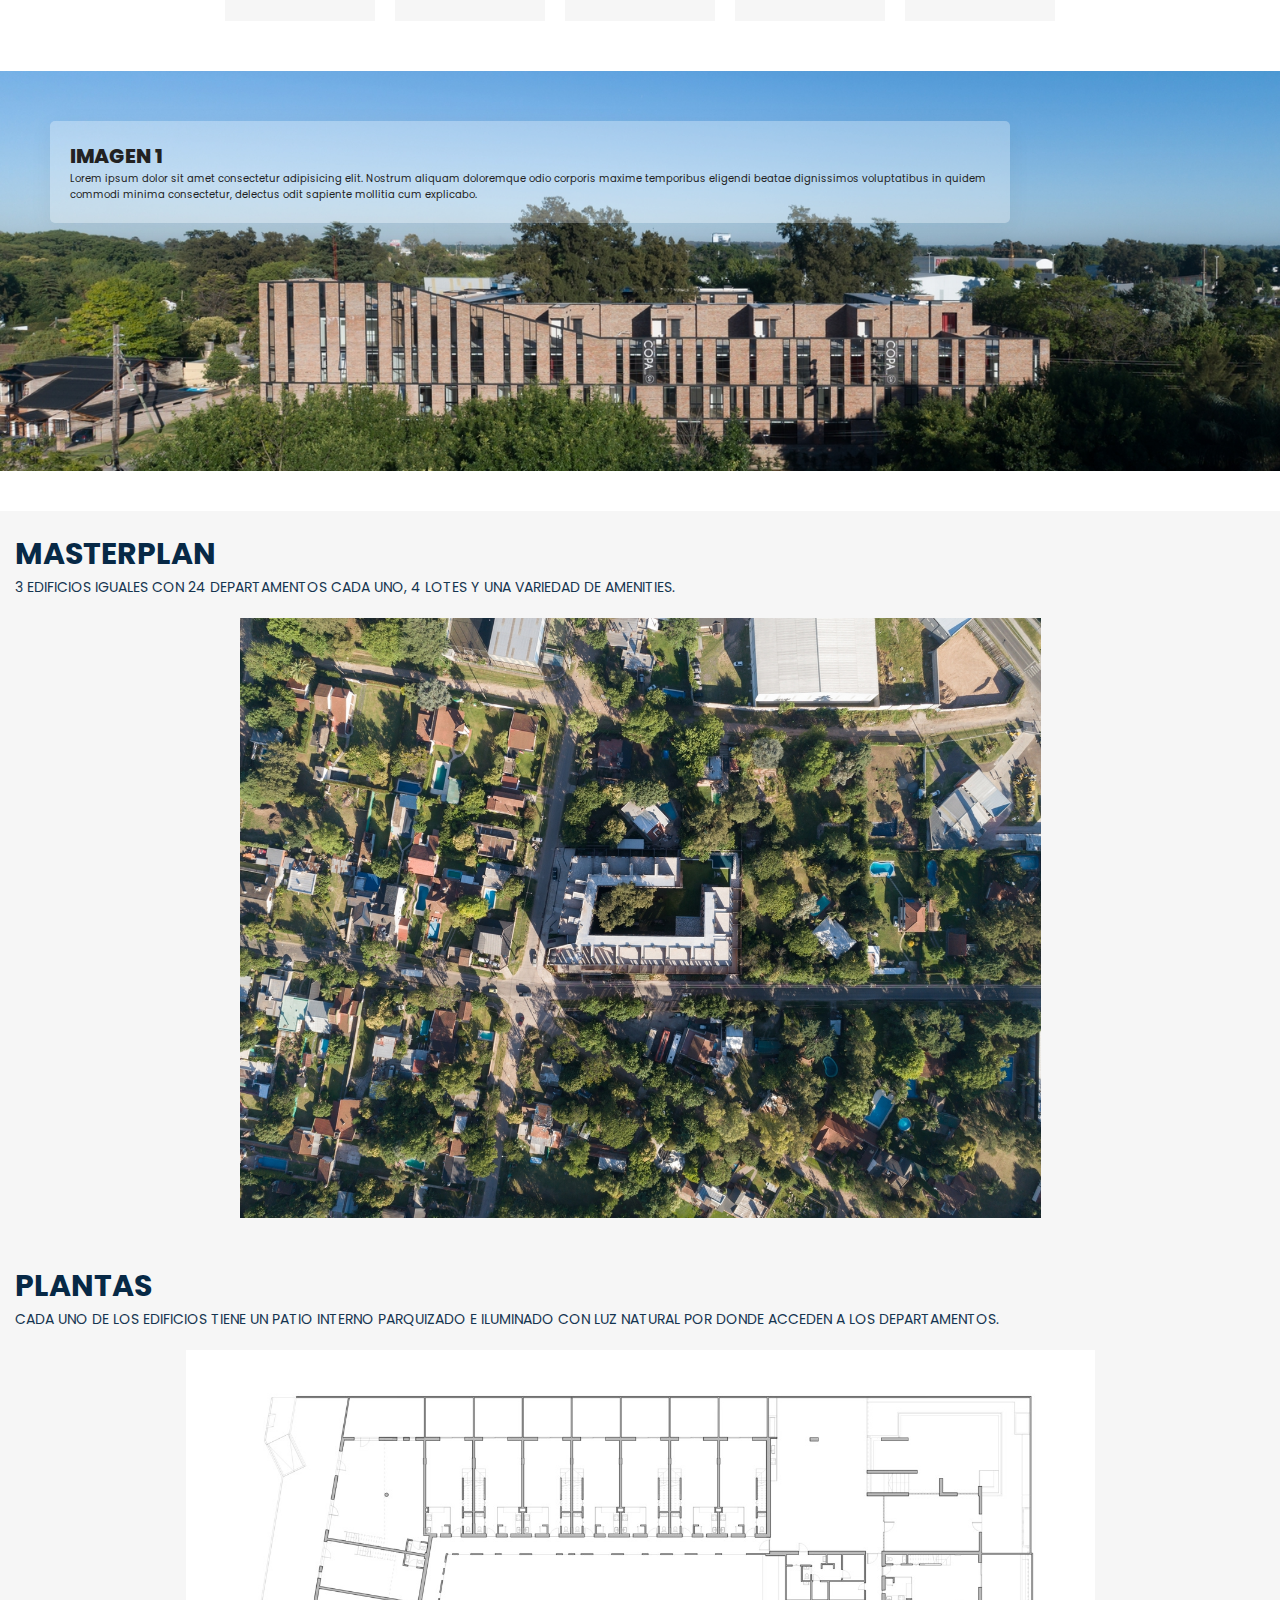
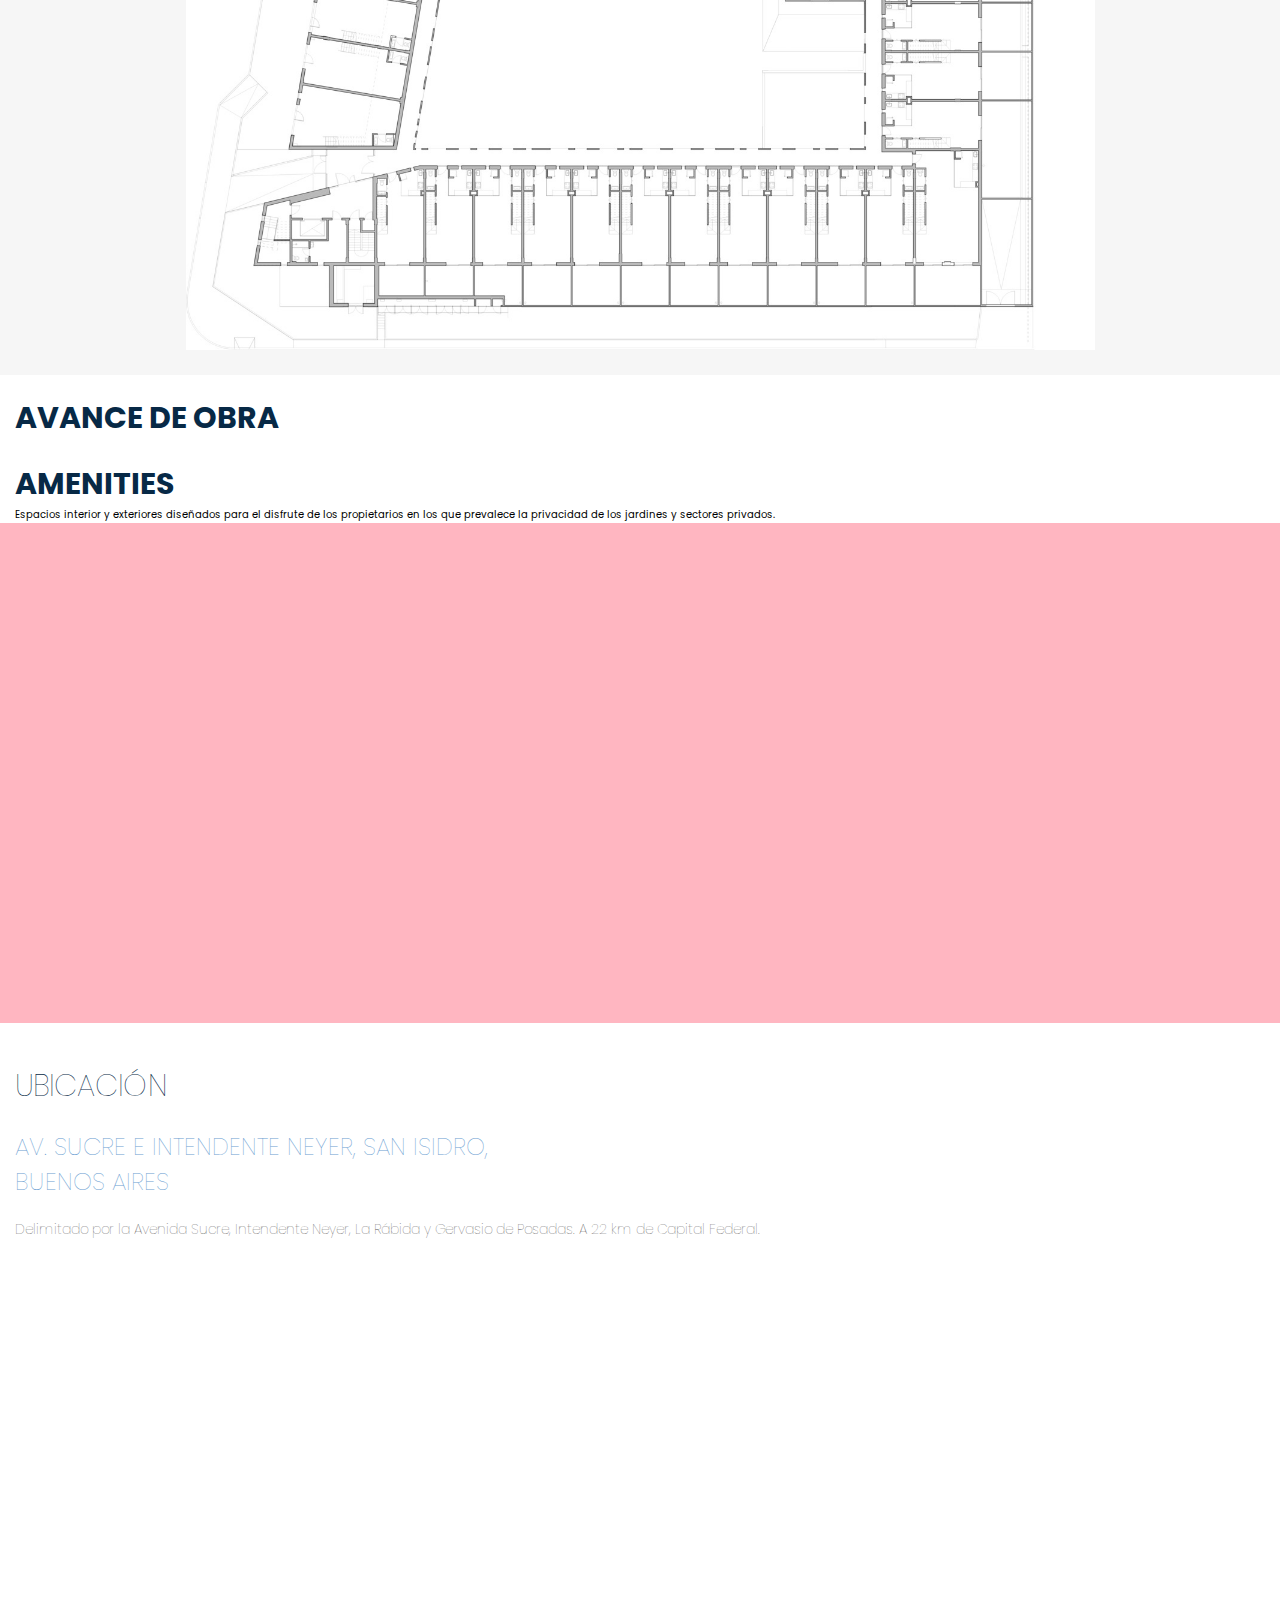
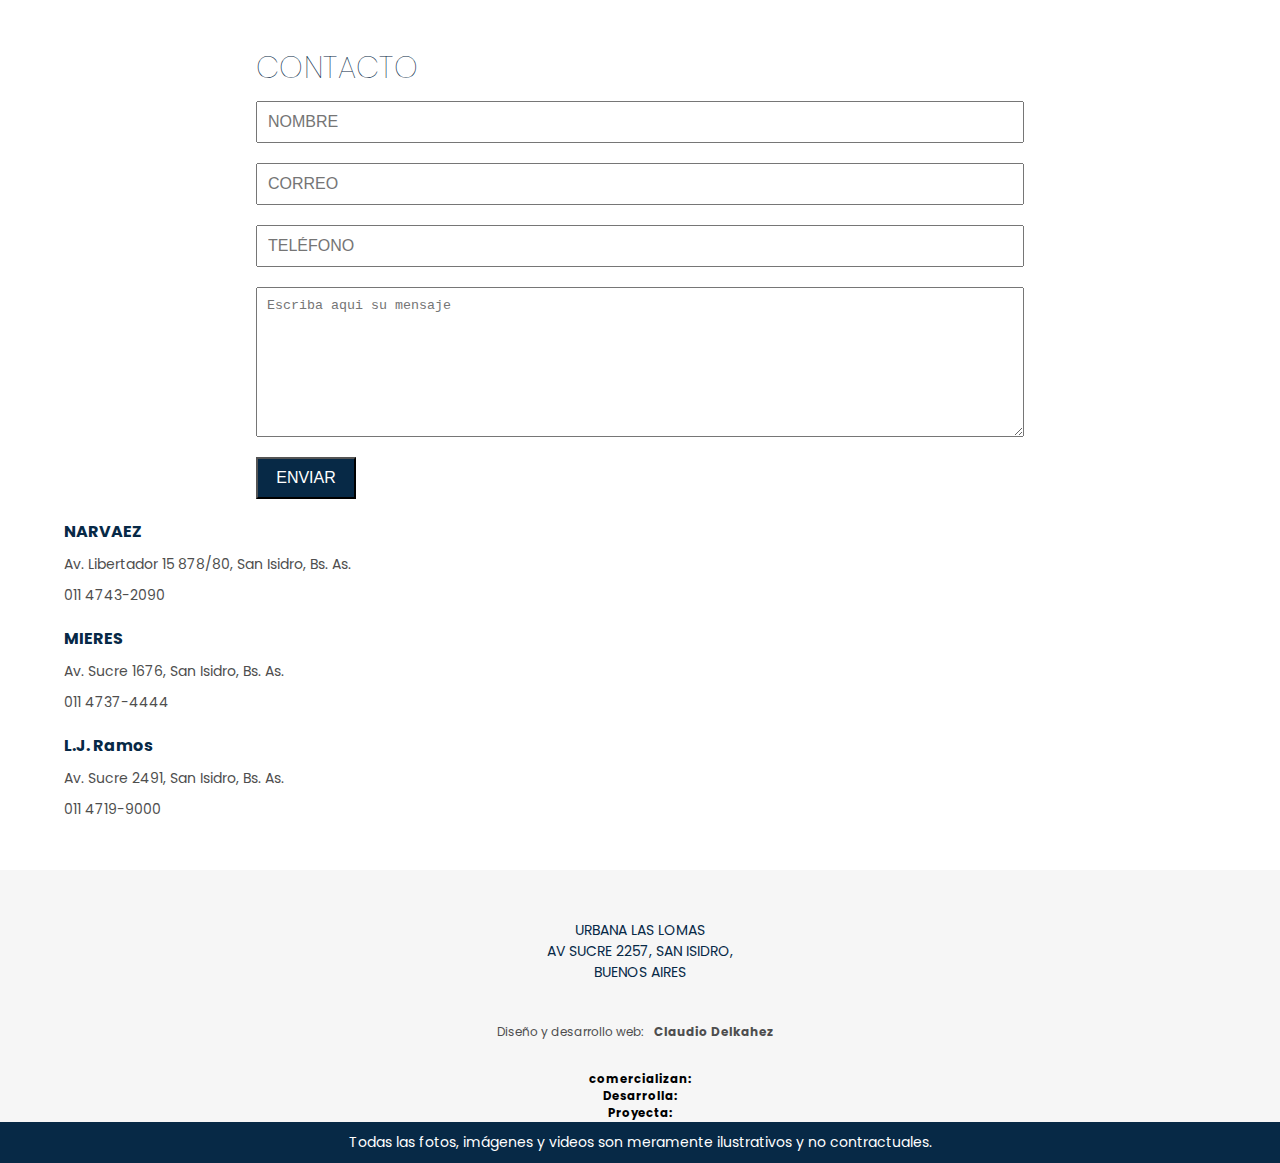
==== commit fdb3f194: "agregue 1 slider" ====
--- a/index.html
+++ b/index.html
@@ -7,6 +7,8 @@
         <title>Document</title>
         <!-- stylesheet CSS -->
         <link rel="stylesheet" href="./CSS/style.css" />
+        <!-- Flechas -->
+        <link rel="stylesheet" href="https://cdnjs.cloudflare.com/ajax/libs/font-awesome/5.15.3/css/all.min.css">
         <!-- google fonts -->
         <link rel="preconnect" href="https://fonts.googleapis.com" />
         <link rel="preconnect" href="https://fonts.gstatic.com" crossorigin />
@@ -14,6 +16,7 @@
             href="https://fonts.googleapis.com/css2?family=Poppins:wght@300;400;700&display=swap"
             rel="stylesheet"
         />
+
     </head>
     <body>
         <header>
@@ -127,12 +130,81 @@
             </div>
         </section>
         <section class="slider-fotos">
-            <!--     <div class="contenedor-slider_1">
-                <img
-                    src="https://images.unsplash.com/photo-1615876234886-fd9a39fda97f?ixid=MnwxMjA3fDB8MHxwaG90by1wYWdlfHx8fGVufDB8fHx8&ixlib=rb-1.2.1&auto=format&fit=crop&w=1332&q=80"
-                    alt=""
-                />
-            </div> -->
+            <div class="slider">
+                <!-- Slides -->
+                <div class="slide active">
+                    <img src="./imagenes/img1.jpg" alt="" />
+                    <div class="info">
+                        <h2>IMAGEN 1</h2>
+                        <p>
+                            Lorem ipsum dolor sit amet consectetur adipisicing elit.
+                            Nostrum aliquam doloremque odio corporis maxime
+                            temporibus eligendi beatae dignissimos voluptatibus in
+                            quidem commodi minima consectetur, delectus odit
+                            sapiente mollitia cum explicabo.
+                        </p>
+                    </div>
+                </div>
+                <div class="slide">
+                    <img src="./imagenes/img2.jpg" alt="" />
+                    <div class="info">
+                        <h2>IMAGEN 2</h2>
+                        <p>
+                            Lorem ipsum dolor sit amet consectetur adipisicing elit.
+                            Nostrum aliquam doloremque odio corporis maxime
+                            temporibus eligendi beatae dignissimos voluptatibus in
+                            quidem commodi minima consectetur, delectus odit
+                            sapiente mollitia cum explicabo.
+                        </p>
+                    </div>
+                </div>
+                <div class="slide">
+                    <img src="./imagenes/img3.jpg" alt="" />
+                    <div class="info">
+                        <h2>IMAGEN 3</h2>
+                        <p>
+                            Lorem ipsum dolor sit amet consectetur adipisicing elit.
+                            Nostrum aliquam doloremque odio corporis maxime
+                            temporibus eligendi beatae dignissimos voluptatibus in
+                            quidem commodi minima consectetur, delectus odit
+                            sapiente mollitia cum explicabo.
+                        </p>
+                    </div>
+                </div>
+                <div class="slide">
+                    <img src="./imagenes/img4.jpg" alt="" />
+                    <div class="info">
+                        <h2>IMAGEN 4</h2>
+                        <p>
+                            Lorem ipsum dolor sit amet consectetur adipisicing elit.
+                            Nostrum aliquam doloremque odio corporis maxime
+                            temporibus eligendi beatae dignissimos voluptatibus in
+                            quidem commodi minima consectetur, delectus odit
+                            sapiente mollitia cum explicabo.
+                        </p>
+                    </div>
+                </div>
+                <div class="slide">
+                    <img src="./imagenes/img5.jpg" alt="" />
+                    <div class="info">
+                        <h2>IMAGEN 5</h2>
+                        <p>
+                            Lorem ipsum dolor sit amet consectetur adipisicing elit.
+                            Nostrum aliquam doloremque odio corporis maxime
+                            temporibus eligendi beatae dignissimos voluptatibus in
+                            quidem commodi minima consectetur, delectus odit
+                            sapiente mollitia cum explicabo.
+                        </p>
+                    </div>
+                </div>
+                <!-- Navegacion -->
+                <div class="navigation">
+                    <!-- botones prev & next -->
+                    <i class="fas fa-chevron-left prev-btn"></i>
+                    <i class="fas fa-chevron-right next-btn"></i>
+                </div>
+                <!-- botones para los slides -->
+            </div>
         </section>
 
         <section class="masterplan" id="Masterplan">
@@ -274,4 +346,5 @@
             </div>
         </footer>
     </body>
+    <script src="./slide.js"></script>
 </html>
--- a/CSS/style.css
+++ b/CSS/style.css
@@ -160,8 +160,114 @@
 }
 /* <--SLIDER FOTOS -->*/
 .slider-fotos {
-    padding: 2rem 1.5rem 0rem 1.5rem;
-}
+    height: 100%;
+    width: 100%;
+    padding: 4rem 0rem;
+}
+
+.slider {
+    position: relative;
+    background: #000116;
+    width: 100%;
+    height: 400px;
+    overflow: hidden;
+}
+
+.slider .slide {
+    position: absolute;
+    width: 100%;
+    height: 100%;
+    clip-path: circle(0% at 0 50%);
+}
+
+.slider .slide.active {
+    clip-path: circle(150% at 0 50%);
+    transition: 2s;
+}
+
+.slider .slide img {
+    position: absolute;
+    width: 100%;
+    height: 100%;
+    object-fit: cover;
+}
+
+.slider .slide .info {
+    position: absolute;
+    color: #222;
+    background: rgba(255, 255, 255, 0.3);
+    width: 75%;
+    margin-top: 50px;
+    margin-left: 50px;
+    padding: 20px;
+    border-radius: 5px;
+    box-shadow: 0 5px 25px rgb(1 1 1 / 5%);
+}
+
+.slider .slide .info h2 {
+    font-size: 2em;
+    font-weight: 800;
+}
+
+.slider .slide .info p {
+    font-size: 1em;
+    font-weight: 400;
+}
+
+.navigation {
+    height: 500px;
+    display: flex;
+    align-items: center;
+    justify-content: space-between;
+    opacity: 0;
+    transition: opacity 0.5s ease;
+}
+
+.slider:hover .navigation {
+    opacity: 1;
+}
+
+.prev-btn,
+.next-btn {
+    z-index: 999;
+    font-size: 2em;
+    color: #222;
+    background: rgba(255, 255, 255, 0.8);
+    padding: 10px;
+    cursor: pointer;
+}
+
+.prev-btn {
+    border-top-right-radius: 3px;
+    border-bottom-right-radius: 3px;
+}
+
+.next-btn {
+    border-top-left-radius: 3px;
+    border-bottom-left-radius: 3px;
+}
+
+.navigation-visibility {
+    z-index: 999;
+    display: flex;
+    justify-content: center;
+}
+
+.navigation-visibility .slide-icon {
+    z-index: 999;
+    background: rgba(255, 255, 255, 0.5);
+    width: 20px;
+    height: 10px;
+    transform: translateY(-50px);
+    margin: 0 6px;
+    border-radius: 2px;
+    box-shadow: 0 5px 25px rgb(1 1 1 / 20%);
+}
+
+.navigation-visibility .slide-icon.active {
+    background: #4285f4;
+}
+
 /* <--MASTERPLAN -->*/
 
 .masterplan {
@@ -266,7 +372,6 @@
     display: flex;
     flex-direction: column;
     padding: 2rem 0rem;
-
 }
 
 .ubicacion-titulo {
@@ -292,10 +397,10 @@
     padding: 2rem 1.5rem 0rem 1.5rem;
 }
 .ubicacion-mapa {
-   margin: auto;
-    width: 90%;
-    height: 100%;
-    padding: 2rem 0rem;
+    margin: auto;
+    width: 100%;
+    height: 100%;
+    padding: 2rem 1.5rem;
 }
 
 /* <--FORMULARIO DE CONTACTO -->*/
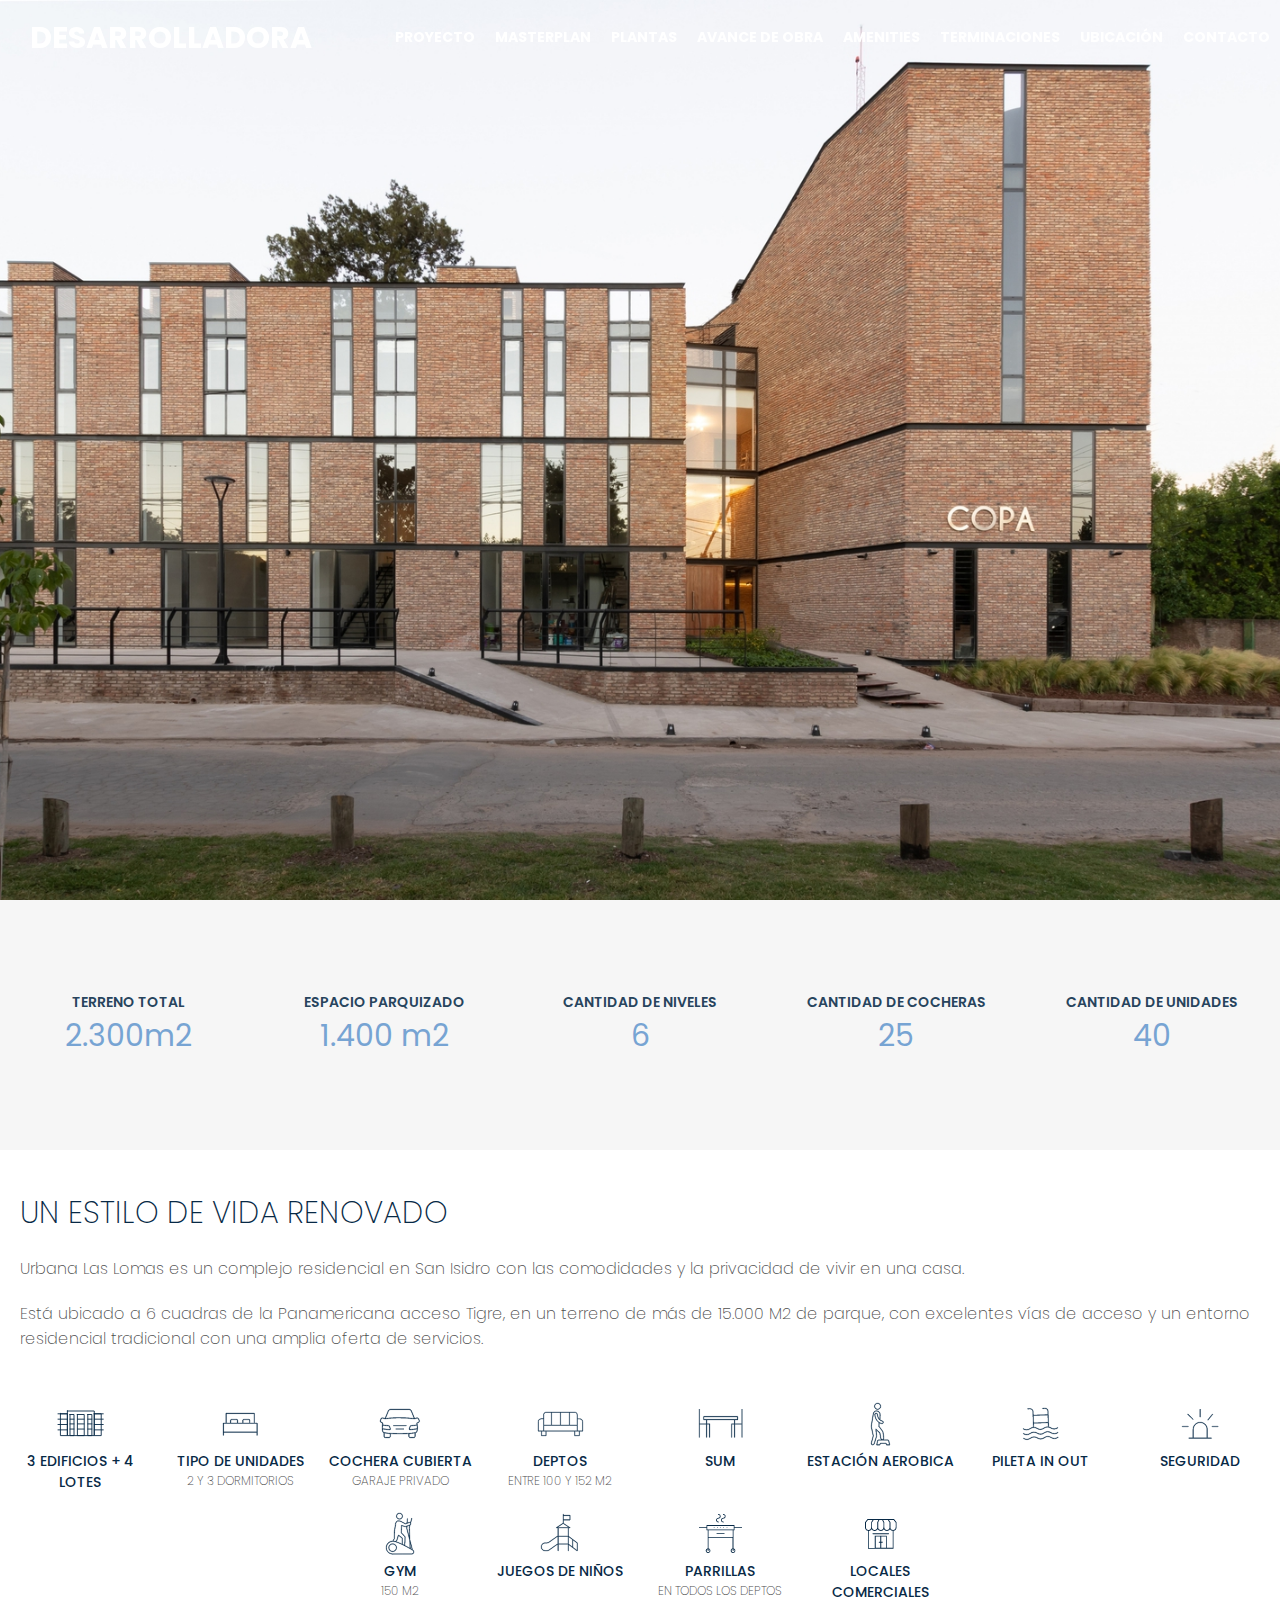
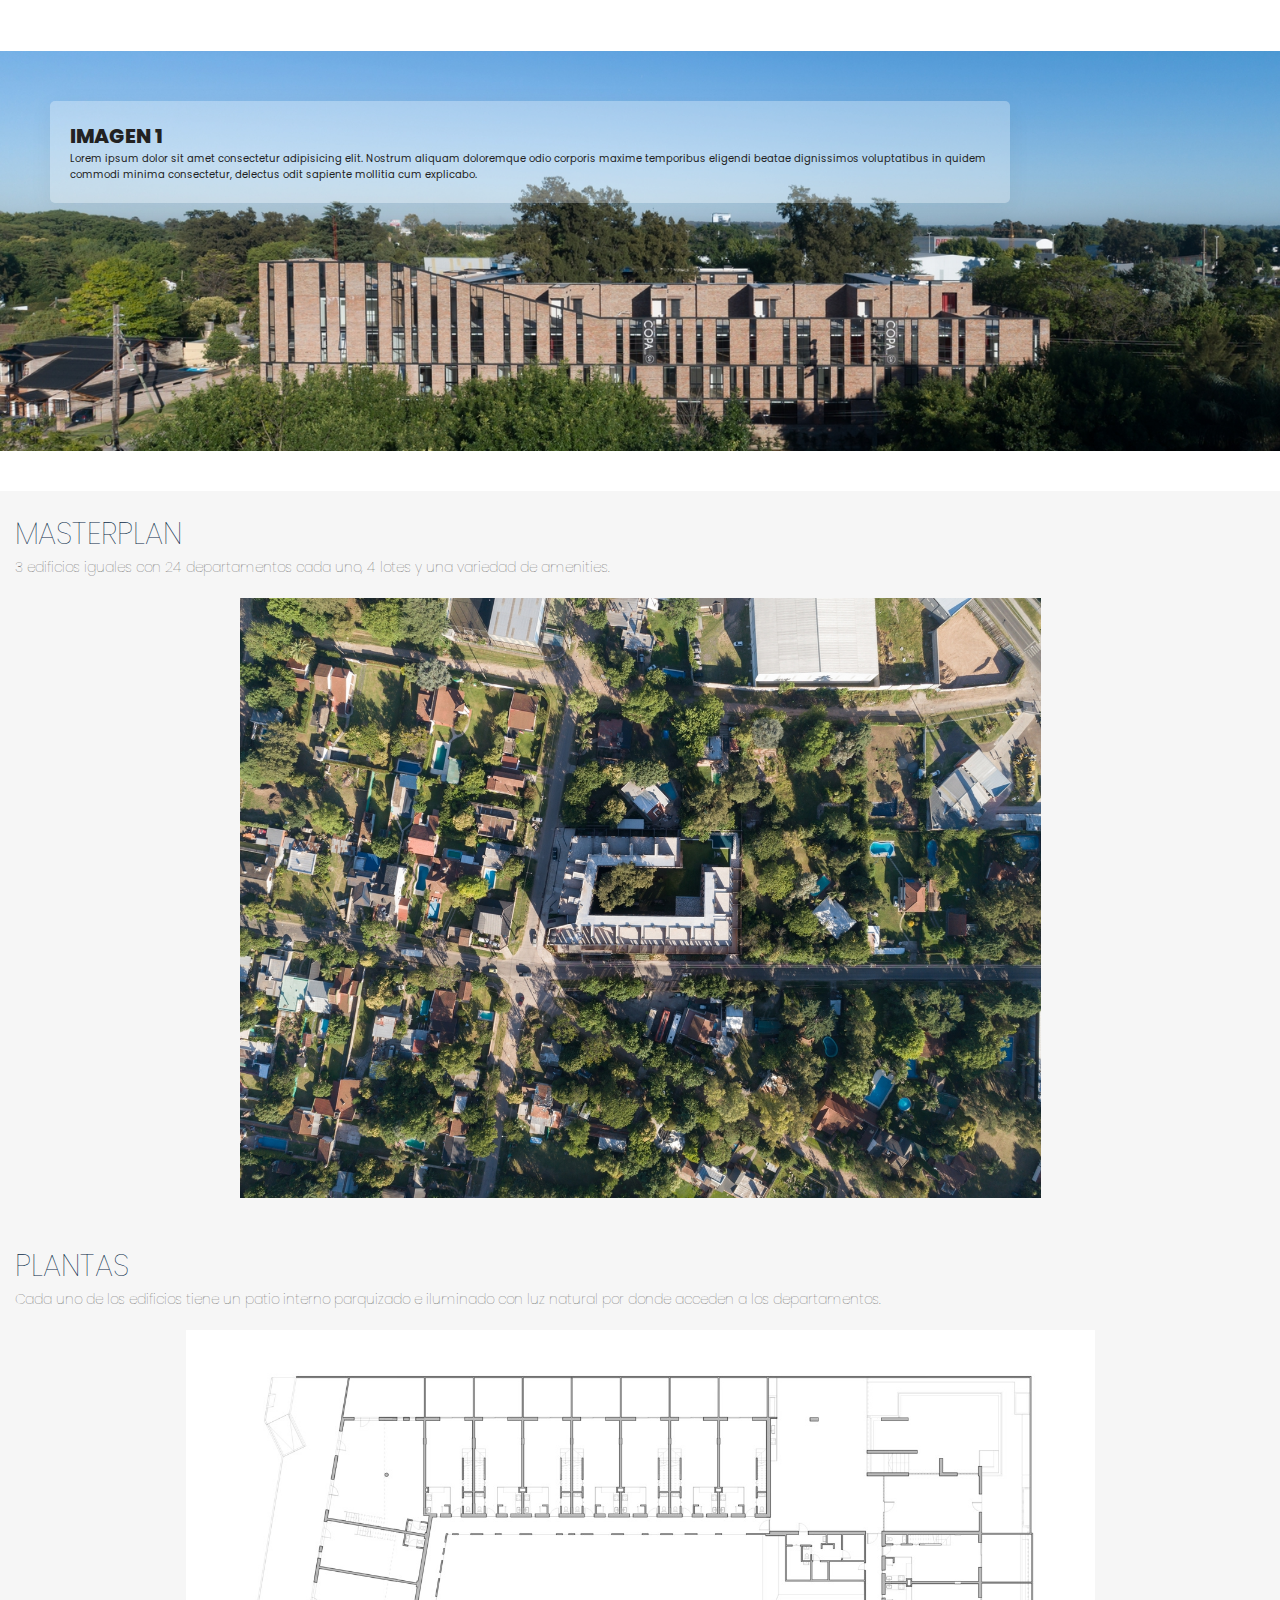
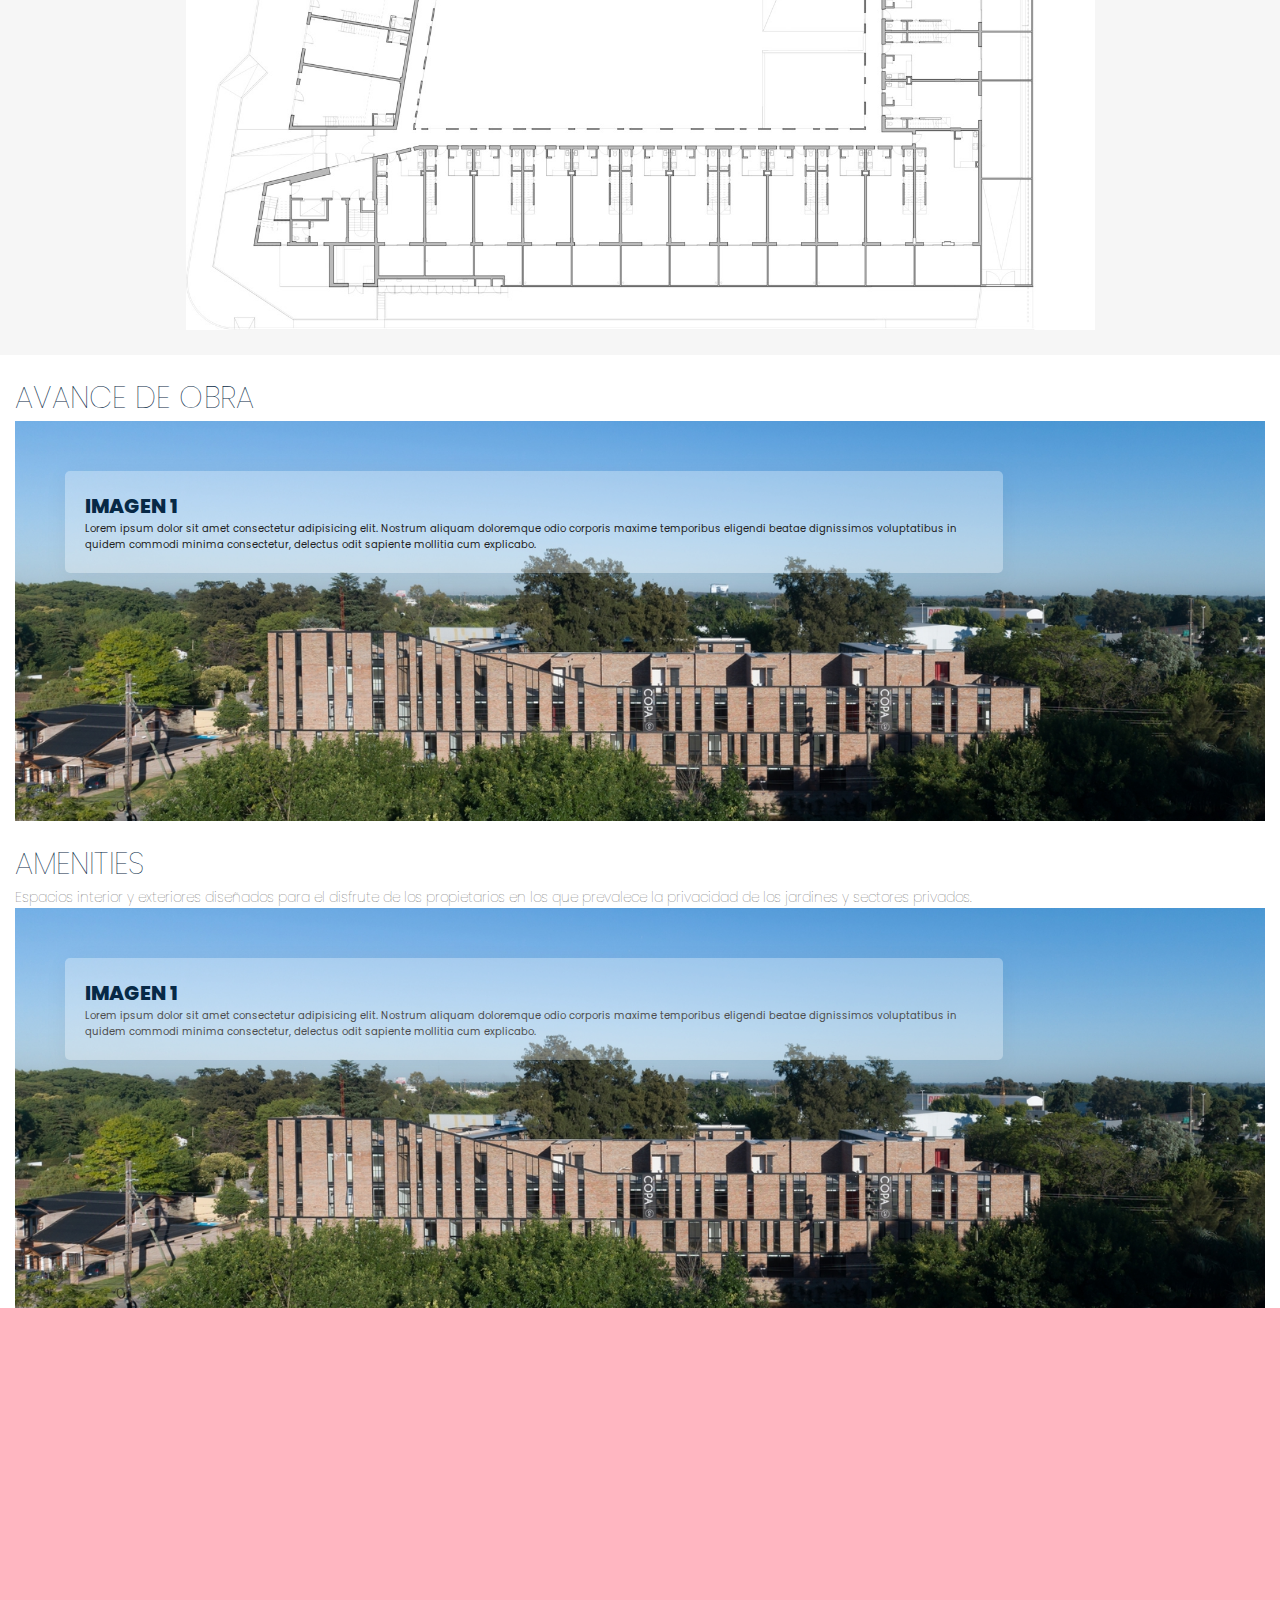
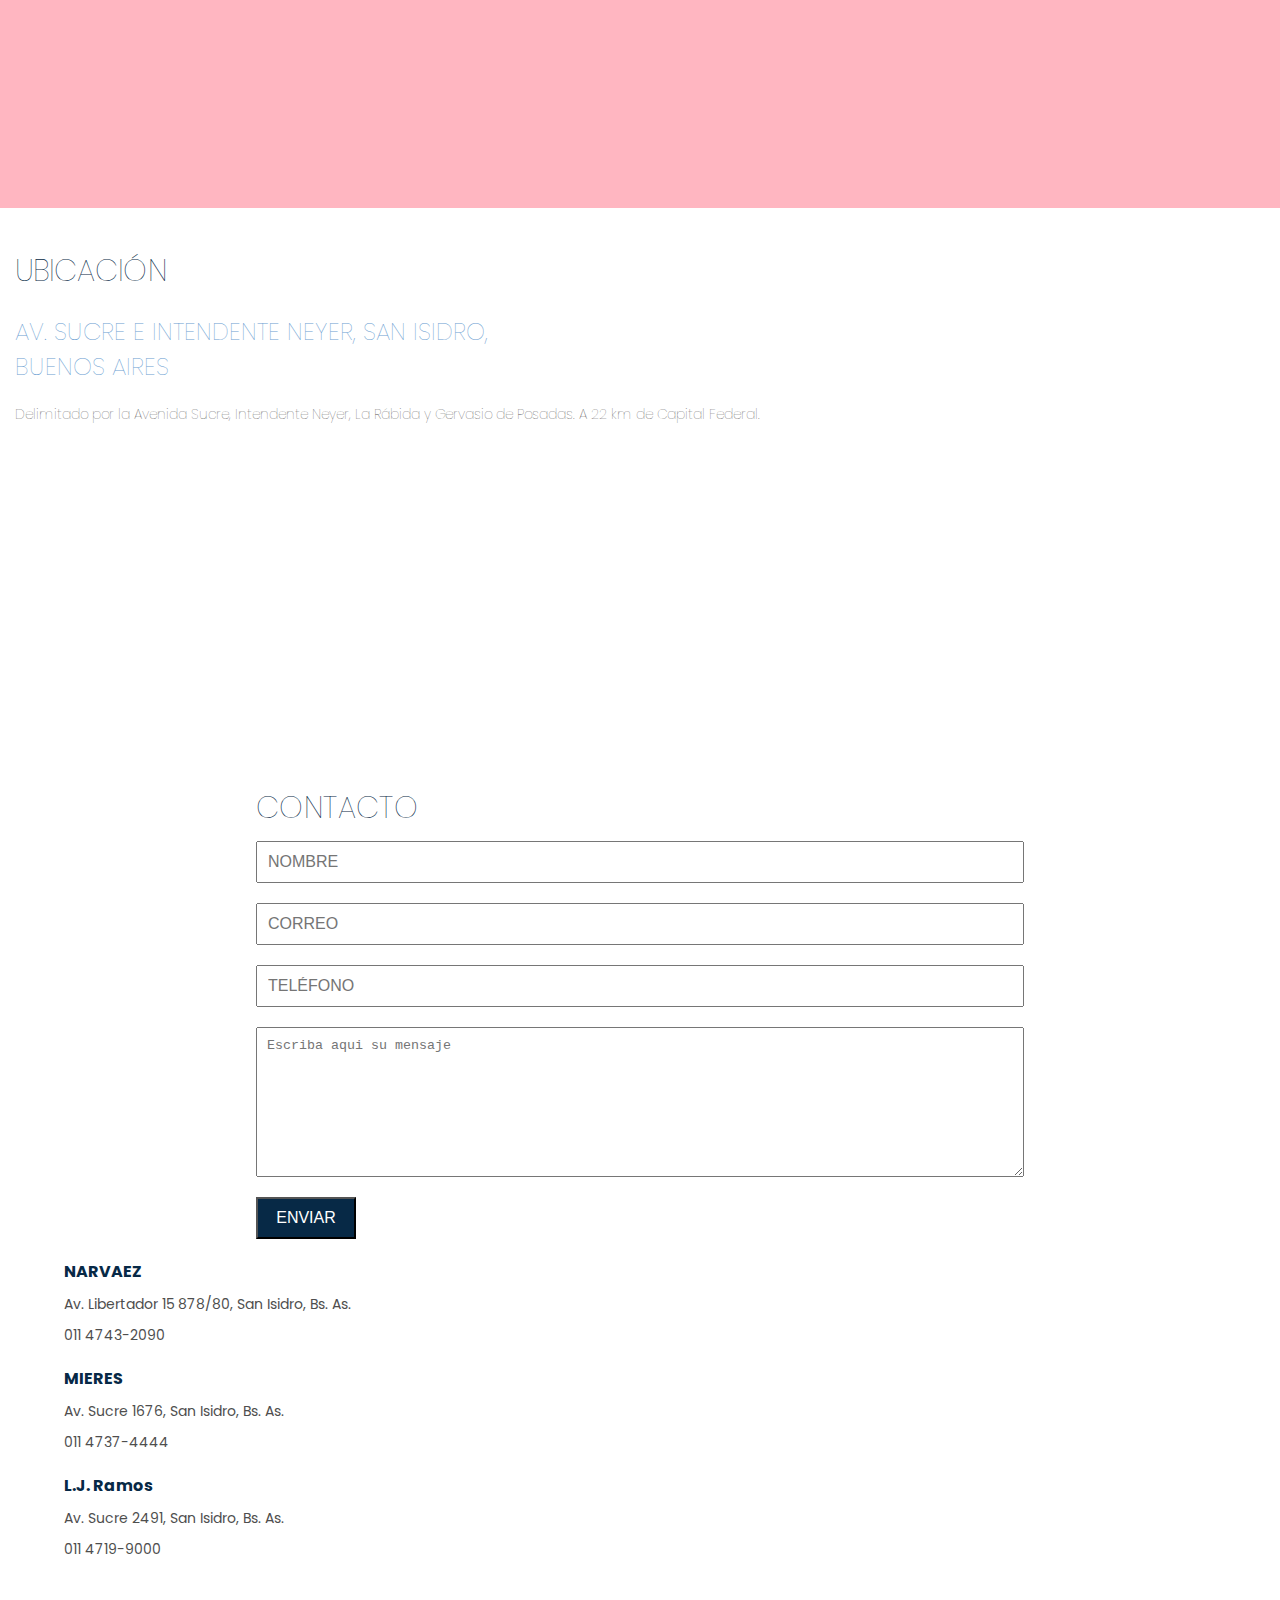
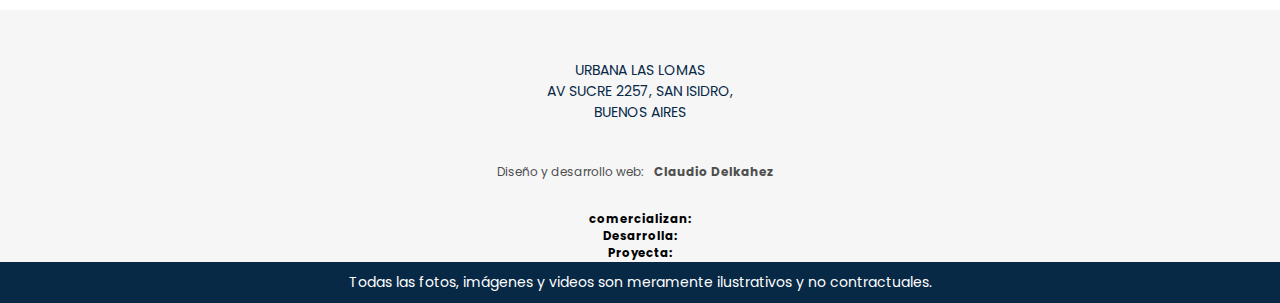
==== commit afe5a92b: "agregue los iconos en la memoria del proyecto" ====
--- a/index.html
+++ b/index.html
@@ -4,12 +4,12 @@
         <meta charset="UTF-8" />
         <meta http-equiv="X-UA-Compatible" content="IE=edge" />
         <meta name="viewport" content="width=device-width, initial-scale=1.0" />
-        <title>Document</title>
-        <!-- stylesheet CSS -->
+        <title>Desarrollo de Construcción</title>
+        <!-- Stylesheet CSS -->
         <link rel="stylesheet" href="./CSS/style.css" />
         <!-- Flechas -->
         <link rel="stylesheet" href="https://cdnjs.cloudflare.com/ajax/libs/font-awesome/5.15.3/css/all.min.css">
-        <!-- google fonts -->
+        <!-- Google fonts -->
         <link rel="preconnect" href="https://fonts.googleapis.com" />
         <link rel="preconnect" href="https://fonts.gstatic.com" crossorigin />
         <link
@@ -41,6 +41,7 @@
                 />
             </div>
         </header>
+        <!-- DETALLES DEL PROYECTO -->
         <section class="detalles-desarrollo">
             <div class="informacion-desarrollo">
                 <h3>Terreno total</h3>
@@ -63,7 +64,7 @@
                 <p>40</p>
             </div>
         </section>
-
+        <!-- MEMORIA DE PROYECTO -->
         <section class="memoria-proyecto">
             <div class="descripcion-proyecto">
                 <h2>Un estilo de vida renovado</h2>
@@ -80,55 +81,85 @@
             </div>
             <div class="iconos-proyecto">
                 <div class="contenedor-iconos">
-                    <img src="" alt="" />
-                    <p></p>
-                </div>
-                <div class="contenedor-iconos">
-                    <img src="" alt="" />
-                    <p></p>
-                </div>
-                <div class="contenedor-iconos">
-                    <img src="" alt="" />
-                    <p></p>
-                </div>
-                <div class="contenedor-iconos">
-                    <img src="" alt="" />
-                    <p></p>
-                </div>
-                <div class="contenedor-iconos">
-                    <img src="" alt="" />
-                    <p></p>
-                </div>
-                <div class="contenedor-iconos">
-                    <img src="" alt="" />
-                    <p></p>
-                </div>
-                <div class="contenedor-iconos">
-                    <img src="" alt="" />
-                    <p></p>
-                </div>
-                <div class="contenedor-iconos">
-                    <img src="" alt="" />
-                    <p></p>
-                </div>
-                <div class="contenedor-iconos">
-                    <img src="" alt="" />
-                    <p></p>
-                </div>
-                <div class="contenedor-iconos">
-                    <img src="" alt="" />
-                    <p></p>
-                </div>
-                <div class="contenedor-iconos">
-                    <img src="" alt="" />
-                    <p></p>
-                </div>
-                <div class="contenedor-iconos">
-                    <img src="" alt="" />
-                    <p></p>
-                </div>
-            </div>
-        </section>
+                    <div class="contenedor-iconos_img">
+                        <img src="./imagenes/icon-edificio.png" alt="" />
+                    </div>
+                    <h3>3 Edificios + 4 Lotes</h3>
+                </div>
+                <div class="contenedor-iconos">
+                    <div class="contenedor-iconos_img">
+                        <img src="./imagenes/icon-bed.png" alt="" />
+                    </div>
+                    <h3>tipo de unidades</h3>
+                    <p>2 Y 3 DORMITORIOS</p>
+                </div>
+                <div class="contenedor-iconos">
+                    <div class="contenedor-iconos_img">
+                        <img src="./imagenes/icon-cpchera.png" alt="" />
+                    </div>
+                    <h3>cochera cubierta</h3>
+                    <p>garaje privado</p>
+                </div>
+                <div class="contenedor-iconos">
+                    <div class="contenedor-iconos_img">
+                        <img src="./imagenes/icon-sofa.png" alt="" />
+                    </div>
+                    <h3>deptos</h3>
+                    <p>entre 100 y 152 m2</p>
+                </div>
+                <div class="contenedor-iconos">
+                    <div class="contenedor-iconos_img">
+                        <img src="./imagenes/icon-sum.png" alt="" />
+                    </div>
+                    <h3>sum</h3>
+                </div>
+                <div class="contenedor-iconos">
+                    <div class="contenedor-iconos_img">
+                        <img src="./imagenes/icon-aerobic.png" alt="" />
+                    </div>
+                    <h3>estación aerobica</h3>
+                </div>
+                <div class="contenedor-iconos">
+                    <div class="contenedor-iconos_img">
+                        <img src="./imagenes/icon-pileta.png" alt="" />
+                    </div>
+                    <h3>Pileta in out</h3>
+                </div>
+                <div class="contenedor-iconos">
+                    <div class="contenedor-iconos_img">
+                        <img src="./imagenes/icon-seguridad.png" alt="" />
+                    </div>
+                    <h3>Seguridad</h3>
+                </div>
+                <div class="contenedor-iconos">
+                    <div class="contenedor-iconos_img">
+                        <img src="./imagenes/icon-gym.png" alt="" />
+                    </div>
+                    <h3>gym</h3>
+                    <p>150 m2</p>
+                </div>
+                <div class="contenedor-iconos">
+                    <div class="contenedor-iconos_img">
+                        <img src="./imagenes/icon-juegos.png" alt="" />
+                    </div>
+                    <h3>juegos de niños</h3>
+                </div>
+                <div class="contenedor-iconos">
+                    <div class="contenedor-iconos_img">
+                        <img src="./imagenes/icon-parrilla.png" alt="" />
+                    </div>
+                    <h3>Parrillas</h3>
+                    <p>en todos los deptos</p>
+                </div>
+                <div class="contenedor-iconos">
+                    <div class="contenedor-iconos_img">
+                        <img src="./imagenes/icon-locales.png" alt="" />
+                    </div>
+                    <h3>locales comerciales</h3>
+                </div>
+            </div>
+        </section>
+        <!-- SLIDER FOTOS -->
         <section class="slider-fotos">
             <div class="slider">
                 <!-- Slides -->
@@ -206,7 +237,7 @@
                 <!-- botones para los slides -->
             </div>
         </section>
-
+        <!-- MASTERPLAN -->
         <section class="masterplan" id="Masterplan">
             <h2>MASTERPLAN</h2>
             <p>
@@ -217,6 +248,7 @@
                 <img src="./imagenes/vistaaerea.jpg" alt="" />
             </div>
         </section>
+        <!-- PLANTAS -->
         <section class="plantas" id="Plantas">
             <h2>PLANTAS</h2>
             <p>
@@ -227,11 +259,89 @@
                 <img src="./imagenes/plantas.jpg" alt="" />
             </div>
         </section>
-
+        <!-- AVANCE DE OBRA -->
         <section class="avance-de_obra" id="Avancedeobra">
             <h2>Avance de obra</h2>
-            <div class="slider-obra"></div>
-        </section>
+            <div class="slider-obra">
+                <div class="slider">
+                    <!-- Slides -->
+                    <div class="slide active">
+                        <img src="./imagenes/img1.jpg" alt="" />
+                        <div class="info">
+                            <h2>IMAGEN 1</h2>
+                            <p>
+                                Lorem ipsum dolor sit amet consectetur adipisicing elit.
+                                Nostrum aliquam doloremque odio corporis maxime
+                                temporibus eligendi beatae dignissimos voluptatibus in
+                                quidem commodi minima consectetur, delectus odit
+                                sapiente mollitia cum explicabo.
+                            </p>
+                        </div>
+                    </div>
+                    <div class="slide">
+                        <img src="./imagenes/img2.jpg" alt="" />
+                        <div class="info">
+                            <h2>IMAGEN 2</h2>
+                            <p>
+                                Lorem ipsum dolor sit amet consectetur adipisicing elit.
+                                Nostrum aliquam doloremque odio corporis maxime
+                                temporibus eligendi beatae dignissimos voluptatibus in
+                                quidem commodi minima consectetur, delectus odit
+                                sapiente mollitia cum explicabo.
+                            </p>
+                        </div>
+                    </div>
+                    <div class="slide">
+                        <img src="./imagenes/img3.jpg" alt="" />
+                        <div class="info">
+                            <h2>IMAGEN 3</h2>
+                            <p>
+                                Lorem ipsum dolor sit amet consectetur adipisicing elit.
+                                Nostrum aliquam doloremque odio corporis maxime
+                                temporibus eligendi beatae dignissimos voluptatibus in
+                                quidem commodi minima consectetur, delectus odit
+                                sapiente mollitia cum explicabo.
+                            </p>
+                        </div>
+                    </div>
+                    <div class="slide">
+                        <img src="./imagenes/img4.jpg" alt="" />
+                        <div class="info">
+                            <h2>IMAGEN 4</h2>
+                            <p>
+                                Lorem ipsum dolor sit amet consectetur adipisicing elit.
+                                Nostrum aliquam doloremque odio corporis maxime
+                                temporibus eligendi beatae dignissimos voluptatibus in
+                                quidem commodi minima consectetur, delectus odit
+                                sapiente mollitia cum explicabo.
+                            </p>
+                        </div>
+                    </div>
+                    <div class="slide">
+                        <img src="./imagenes/img5.jpg" alt="" />
+                        <div class="info">
+                            <h2>IMAGEN 5</h2>
+                            <p>
+                                Lorem ipsum dolor sit amet consectetur adipisicing elit.
+                                Nostrum aliquam doloremque odio corporis maxime
+                                temporibus eligendi beatae dignissimos voluptatibus in
+                                quidem commodi minima consectetur, delectus odit
+                                sapiente mollitia cum explicabo.
+                            </p>
+                        </div>
+                    </div>
+                    <!-- Navegacion -->
+                    <div class="navigation">
+                        <!-- botones prev & next -->
+                        <i class="fas fa-chevron-left prev-btn"></i>
+                        <i class="fas fa-chevron-right next-btn"></i>
+                    </div>
+                    <!-- botones para los slides -->
+                </div>
+            </div>
+
+        </section>
+        <!-- AMENITIES -->
         <section class="amenities" id="Amenities">
             <h2>Amenities</h2>
             <p>
@@ -239,9 +349,88 @@
                 propietarios en los que prevalece la privacidad de los jardines
                 y sectores privados.
             </p>
-        </section>
-        <section class="slider-terminaciones" id="Terminaciones"></section>
-
+            <div class="slider-amenities">
+                <div class="slider">
+                      <!-- Slides -->
+                     <div class="slide active">
+                         <img src="./imagenes/img1.jpg" alt="" />
+                        <div class="info">
+                        <h2>IMAGEN 1</h2>
+                        <p>
+                            Lorem ipsum dolor sit amet consectetur adipisicing elit.
+                            Nostrum aliquam doloremque odio corporis maxime
+                            temporibus eligendi beatae dignissimos voluptatibus in
+                            quidem commodi minima consectetur, delectus odit
+                            sapiente mollitia cum explicabo.
+                        </p>
+                    </div>
+                </div>
+                <div class="slide">
+                    <img src="./imagenes/img2.jpg" alt="" />
+                    <div class="info">
+                        <h2>IMAGEN 2</h2>
+                        <p>
+                            Lorem ipsum dolor sit amet consectetur adipisicing elit.
+                            Nostrum aliquam doloremque odio corporis maxime
+                            temporibus eligendi beatae dignissimos voluptatibus in
+                            quidem commodi minima consectetur, delectus odit
+                            sapiente mollitia cum explicabo.
+                        </p>
+                    </div>
+                </div>
+                <div class="slide">
+                    <img src="./imagenes/img3.jpg" alt="" />
+                    <div class="info">
+                        <h2>IMAGEN 3</h2>
+                        <p>
+                            Lorem ipsum dolor sit amet consectetur adipisicing elit.
+                            Nostrum aliquam doloremque odio corporis maxime
+                            temporibus eligendi beatae dignissimos voluptatibus in
+                            quidem commodi minima consectetur, delectus odit
+                            sapiente mollitia cum explicabo.
+                        </p>
+                    </div>
+                </div>
+                <div class="slide">
+                    <img src="./imagenes/img4.jpg" alt="" />
+                    <div class="info">
+                        <h2>IMAGEN 4</h2>
+                        <p>
+                            Lorem ipsum dolor sit amet consectetur adipisicing elit.
+                            Nostrum aliquam doloremque odio corporis maxime
+                            temporibus eligendi beatae dignissimos voluptatibus in
+                            quidem commodi minima consectetur, delectus odit
+                            sapiente mollitia cum explicabo.
+                        </p>
+                    </div>
+                </div>
+                <div class="slide">
+                    <img src="./imagenes/img5.jpg" alt="" />
+                    <div class="info">
+                        <h2>IMAGEN 5</h2>
+                        <p>
+                            Lorem ipsum dolor sit amet consectetur adipisicing elit.
+                            Nostrum aliquam doloremque odio corporis maxime
+                            temporibus eligendi beatae dignissimos voluptatibus in
+                            quidem commodi minima consectetur, delectus odit
+                            sapiente mollitia cum explicabo.
+                        </p>
+                    </div>
+                </div>
+                <!-- Navegacion -->
+                <div class="navigation">
+                    <!-- botones prev & next -->
+                    <i class="fas fa-chevron-left prev-btn"></i>
+                    <i class="fas fa-chevron-right next-btn"></i>
+                </div>
+                <!-- botones para los slides -->
+
+            </div>
+        </section>
+        <!-- TERMINACIONES -->
+        <section class="slider-terminaciones" id="Terminaciones">
+        </section>
+        <!-- UBICACIÓN -->
         <section class="ubicacion" id="Ubicacion">
             <h2 class="ubicacion-titulo">Ubicación</h2>
             <p class="ubicacion-direccion">
@@ -257,15 +446,16 @@
             <div class="ubicacion-mapa">
                 <iframe
                     src="https://www.google.com/maps/embed?pb=!1m14!1m12!1m3!1d1897.2965308307776!2d-58.62626643515742!3d-34.59508918523322!2m3!1f0!2f0!3f0!3m2!1i1024!2i768!4f13.1!5e0!3m2!1sen!2sar!4v1636306010623!5m2!1sen!2sar"
+                    class="ubicacion-mapa-map"
                     width="100%"
-                    height="300px"
+                    height="100%"
                     style="border: 0"
                     allowfullscreen="no"
                     loading="lazy"
                 ></iframe>
             </div>
         </section>
-
+        <!-- CONTACTO -->
         <section class="contacto" id="Contacto">
             <form action="enviar.php" method="post">
                 <h2>Contacto</h2>
@@ -314,7 +504,7 @@
                 </div>
             </div>
         </section>
-
+        <!-- FOOTER -->
         <footer>
             <div class="direccion">
                 <p>
--- a/CSS/style.css
+++ b/CSS/style.css
@@ -153,10 +153,38 @@
 }
 .contenedor-iconos {
     display: flex;
+    flex-direction: column;
+    align-items: center;
+    flex-basis: auto;
     width: 150px;
     height: 100px;
-    background-color: #f6f6f6;
-    margin: 1rem 1rem;
+    margin: 0.5rem 0.5rem;
+}
+.contenedor-iconos_img {
+    width: 100%;
+    height: 55px;
+    display: flex;
+    justify-content: center;
+    align-items: center;
+}
+
+.contenedor-iconos_img img {
+    object-fit: contain;
+    object-position: center;
+}
+
+.contenedor-iconos h3 {
+    text-align: center;
+    font-weight: 500;
+    text-transform: uppercase;
+    font-size: 1.4rem;
+    color: #072946;
+}
+.contenedor-iconos p {
+    text-transform: uppercase;
+    font-size: 1.2rem;
+    color: #4e4e4e;
+    font-weight: 200;
 }
 /* <--SLIDER FOTOS -->*/
 .slider-fotos {
@@ -280,12 +308,13 @@
 .masterplan h2 {
     font-size: 3rem;
     text-transform: uppercase;
+    font-weight: 100;
     color: #072946;
 }
 .masterplan p {
     font-size: 1.4rem;
-    color: #153550;
-    text-transform: uppercase;
+    color: #4e4e4e;
+    font-weight: 100;
 }
 .masterplan-container {
     width: 100%;
@@ -310,12 +339,13 @@
 .plantas h2 {
     font-size: 3rem;
     text-transform: uppercase;
+    font-weight: 100;
     color: #072946;
 }
 .plantas p {
     font-size: 1.4rem;
-    color: #153550;
-    text-transform: uppercase;
+    color: #4e4e4e;
+    font-weight: 100;
 }
 
 .plantas-container {
@@ -340,6 +370,7 @@
 .avance-de_obra h2 {
     font-size: 3rem;
     text-transform: uppercase;
+    font-weight: 100;
     color: #072946;
 }
 
@@ -353,9 +384,14 @@
 .amenities h2 {
     font-size: 3rem;
     text-transform: uppercase;
-    color: #072946;
-}
-
+    font-weight: 100;
+    color: #072946;
+}
+.amenities p {
+    font-size: 1.4rem;
+    color: #4e4e4e;
+    font-weight: 100;
+}
 /* <--SLIDER TERMINACIONES -->*/
 
 .slider-terminaciones {
@@ -399,7 +435,8 @@
 .ubicacion-mapa {
     margin: auto;
     width: 100%;
-    height: 100%;
+    height: 300px;
+    max-height: 600px;
     padding: 2rem 1.5rem;
 }
 
@@ -513,3 +550,13 @@
     font-size: 1.4rem;
     padding: 1rem;
 }
+
+@media screen and (max-width: 800px) {
+    .slider-terminaciones {
+        width: 100%;
+        height: 600px;
+    }
+    .ubicacion-mapa {
+        height: 600px;
+    }
+}
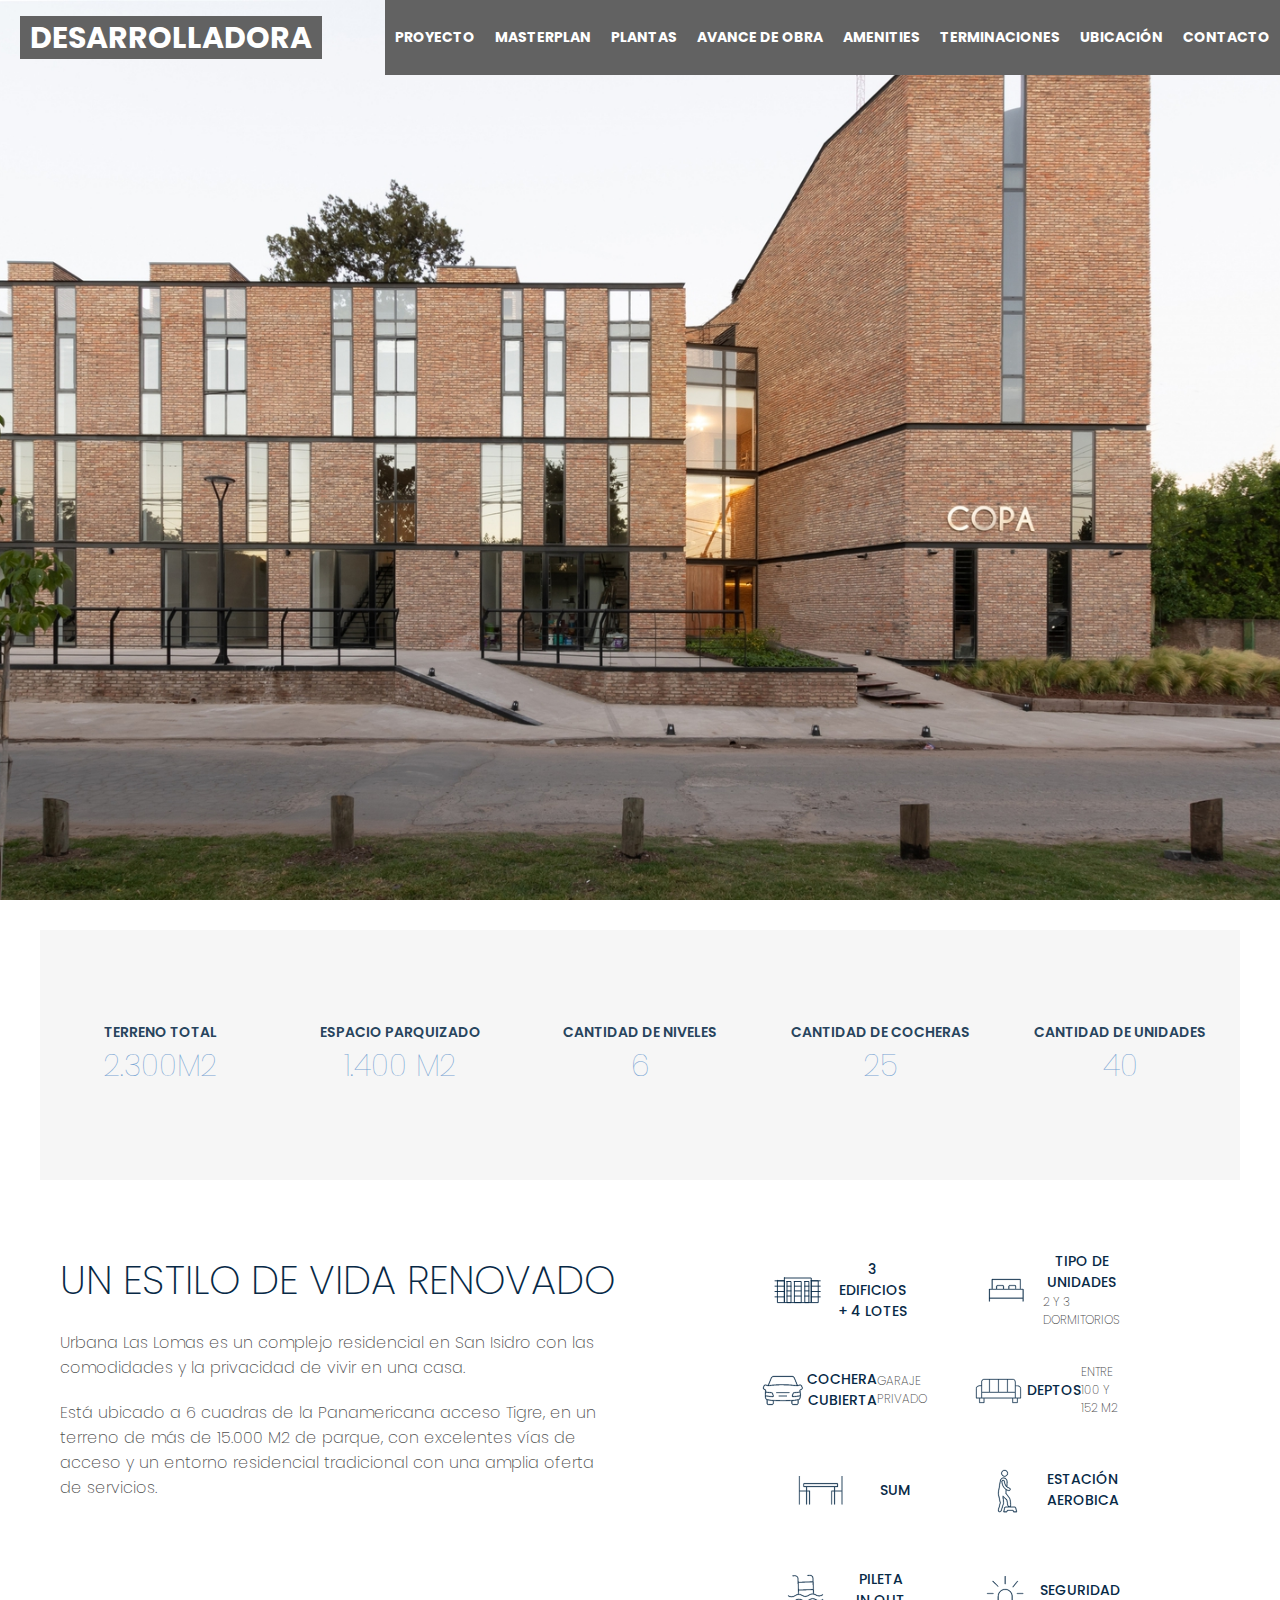
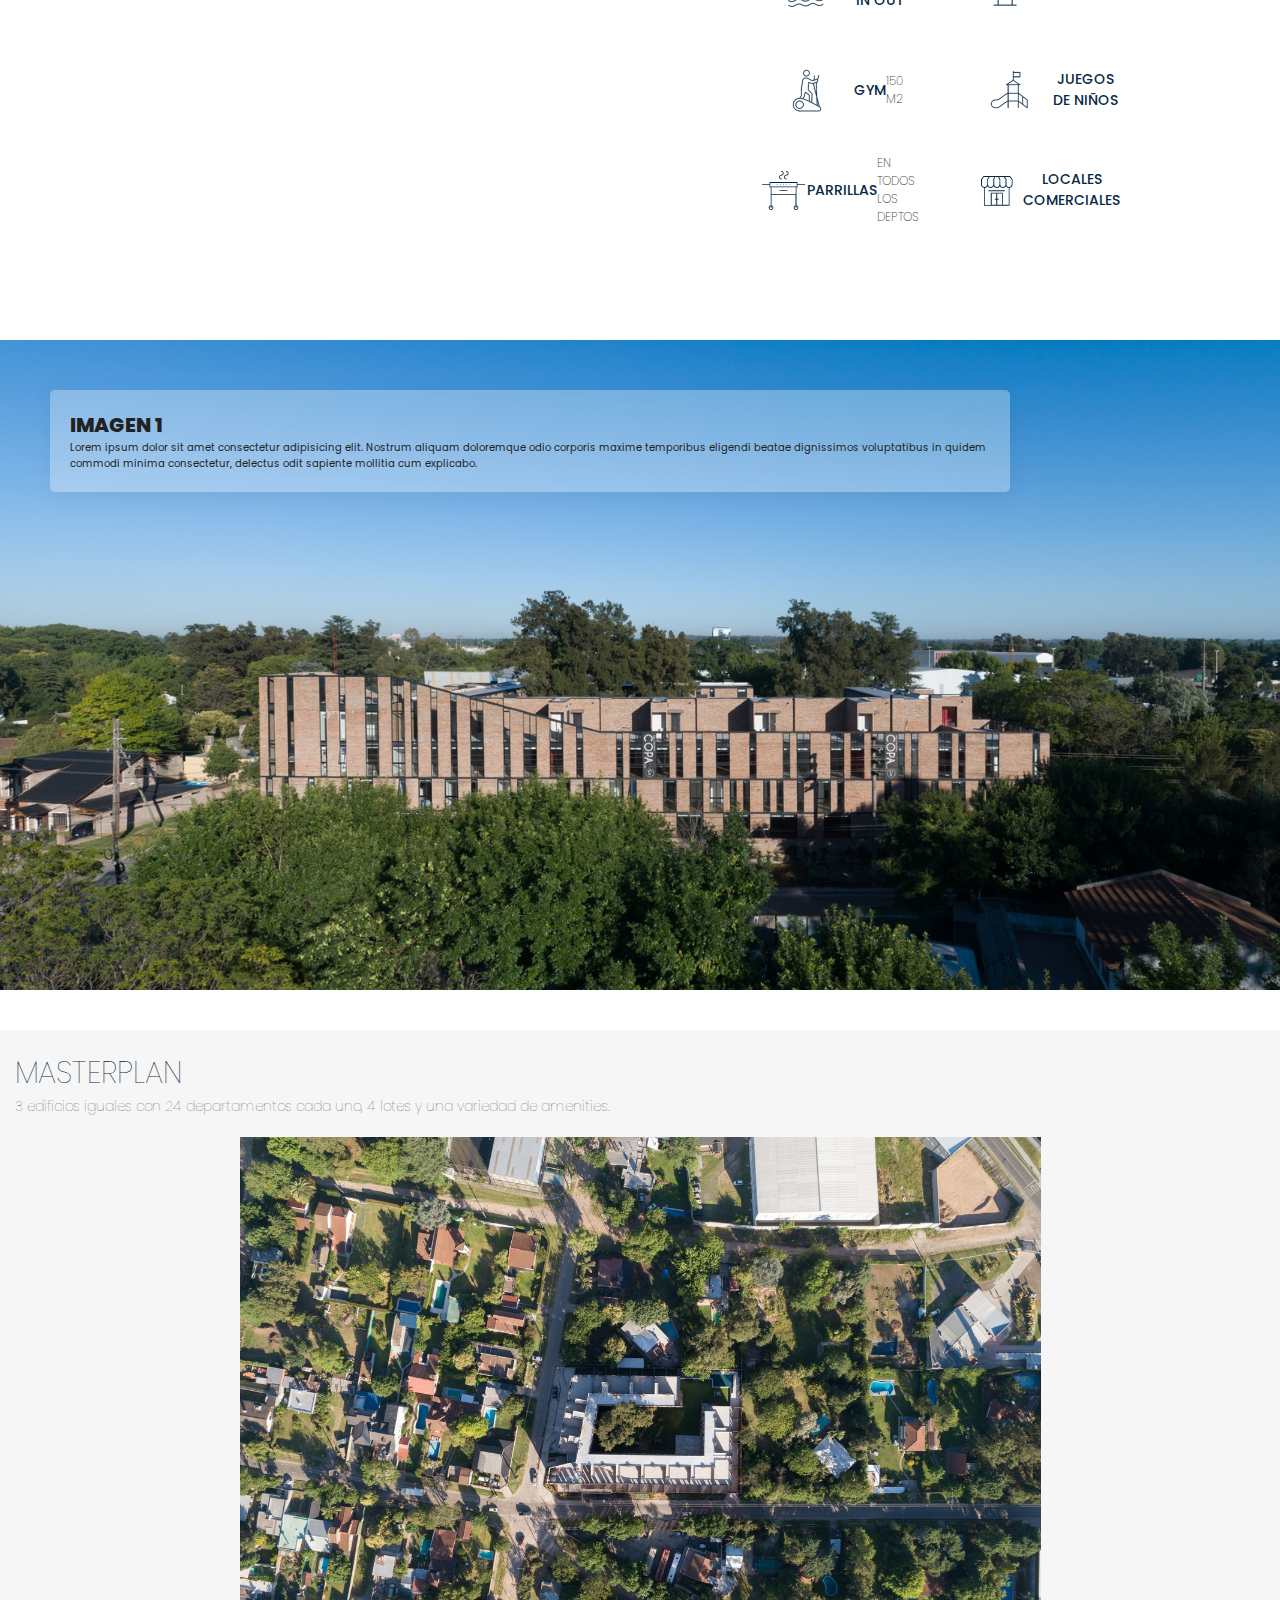
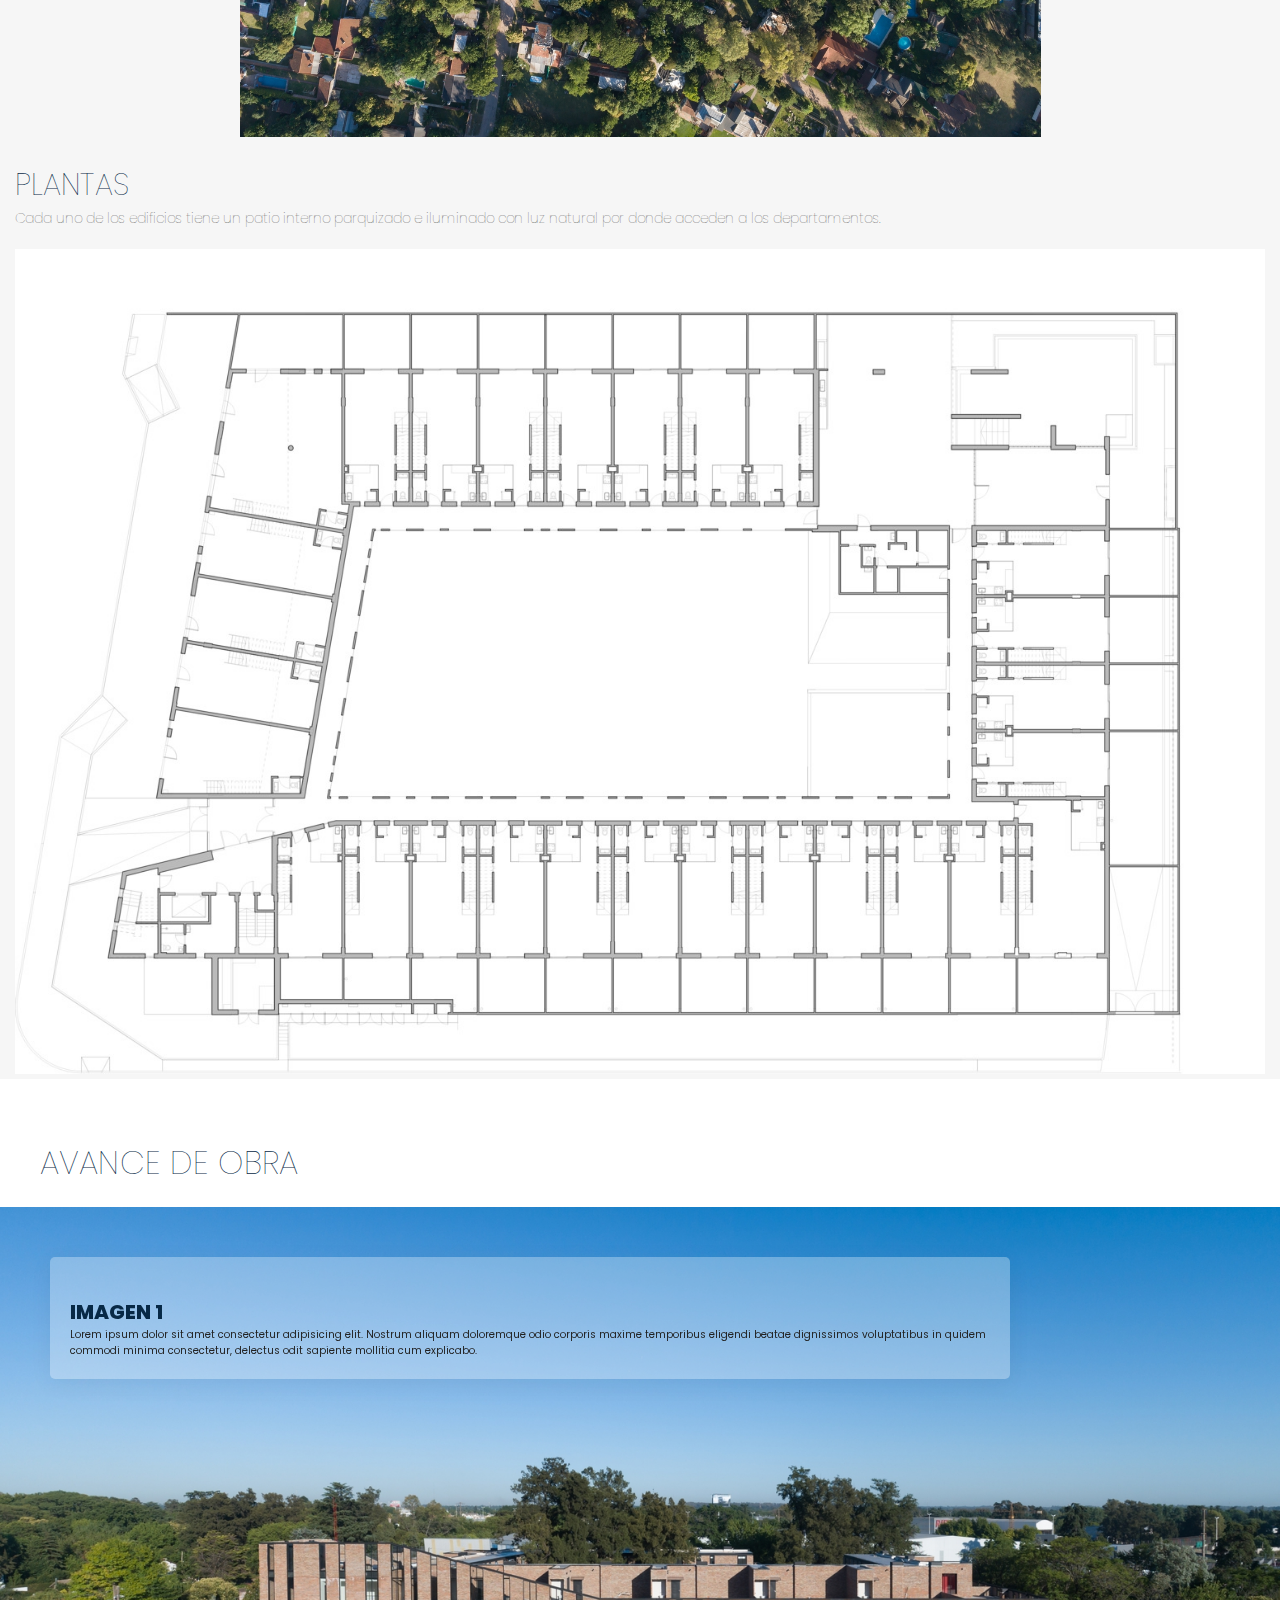
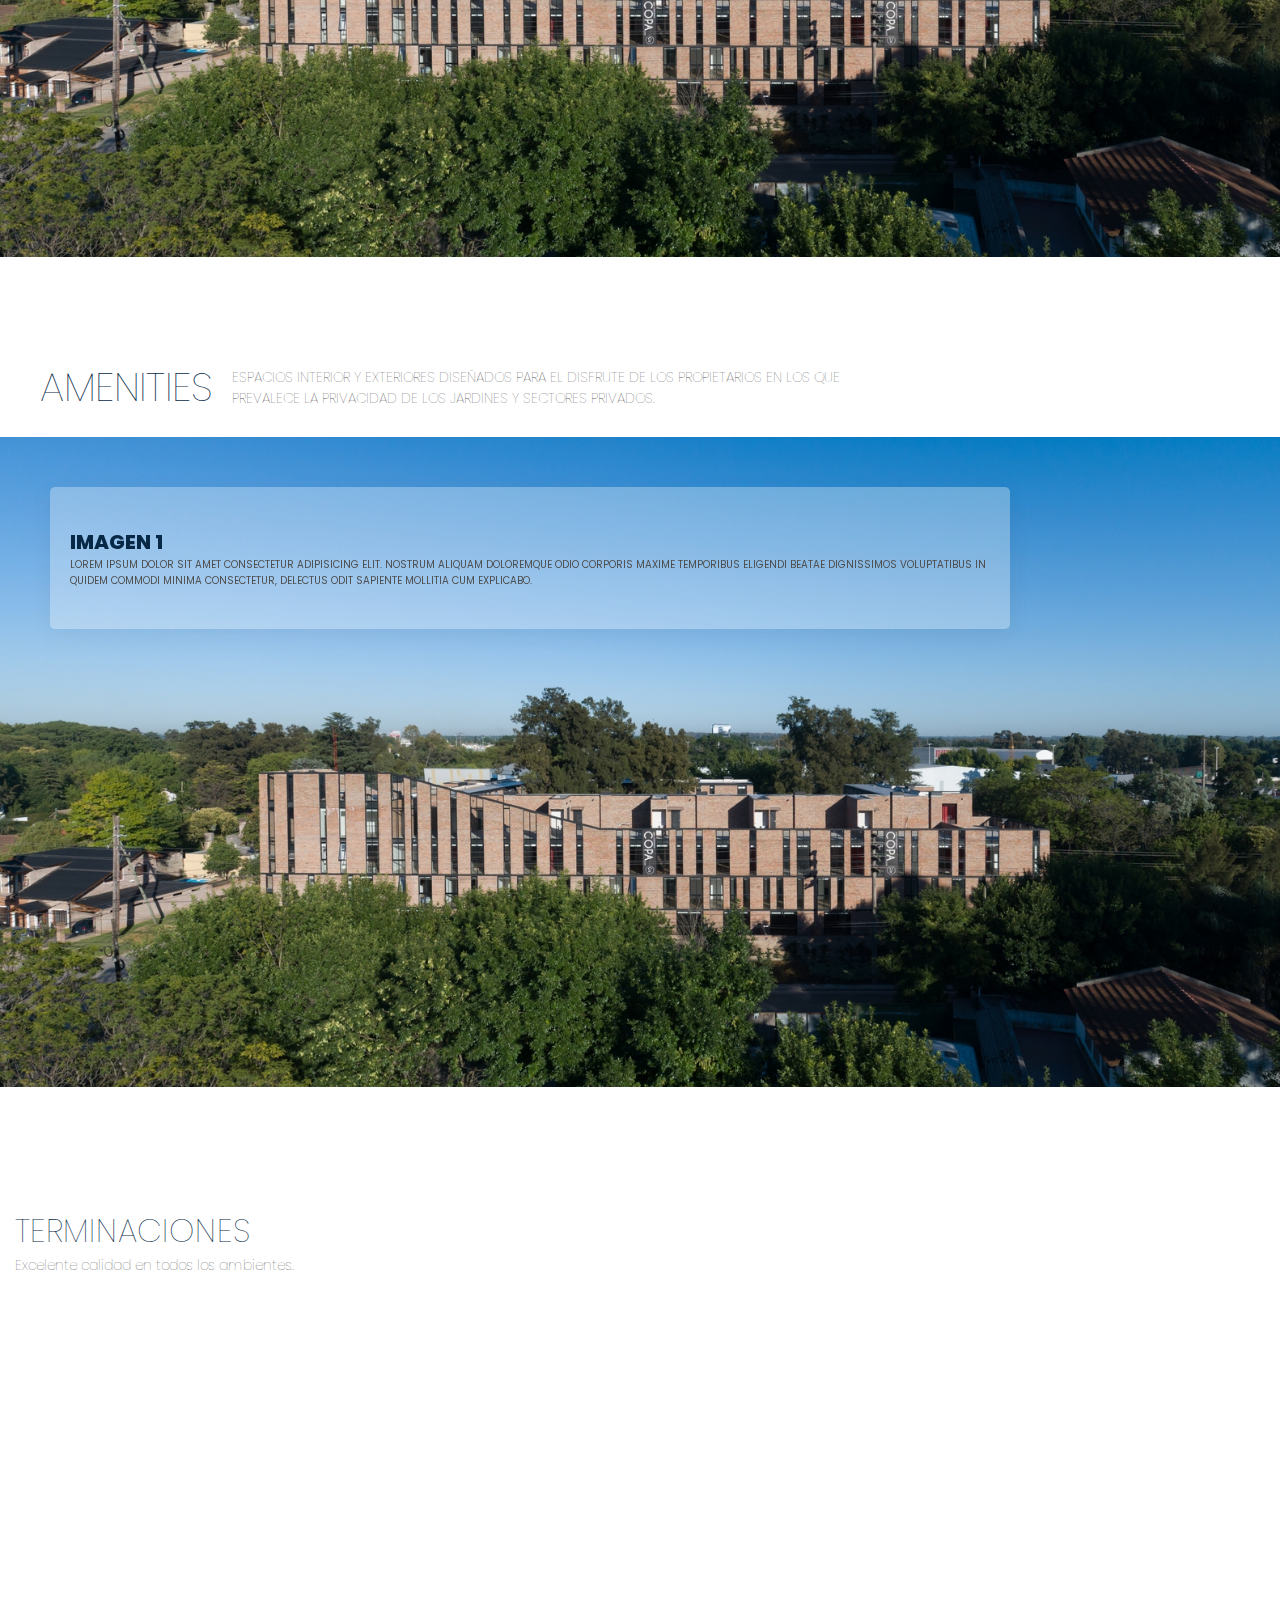
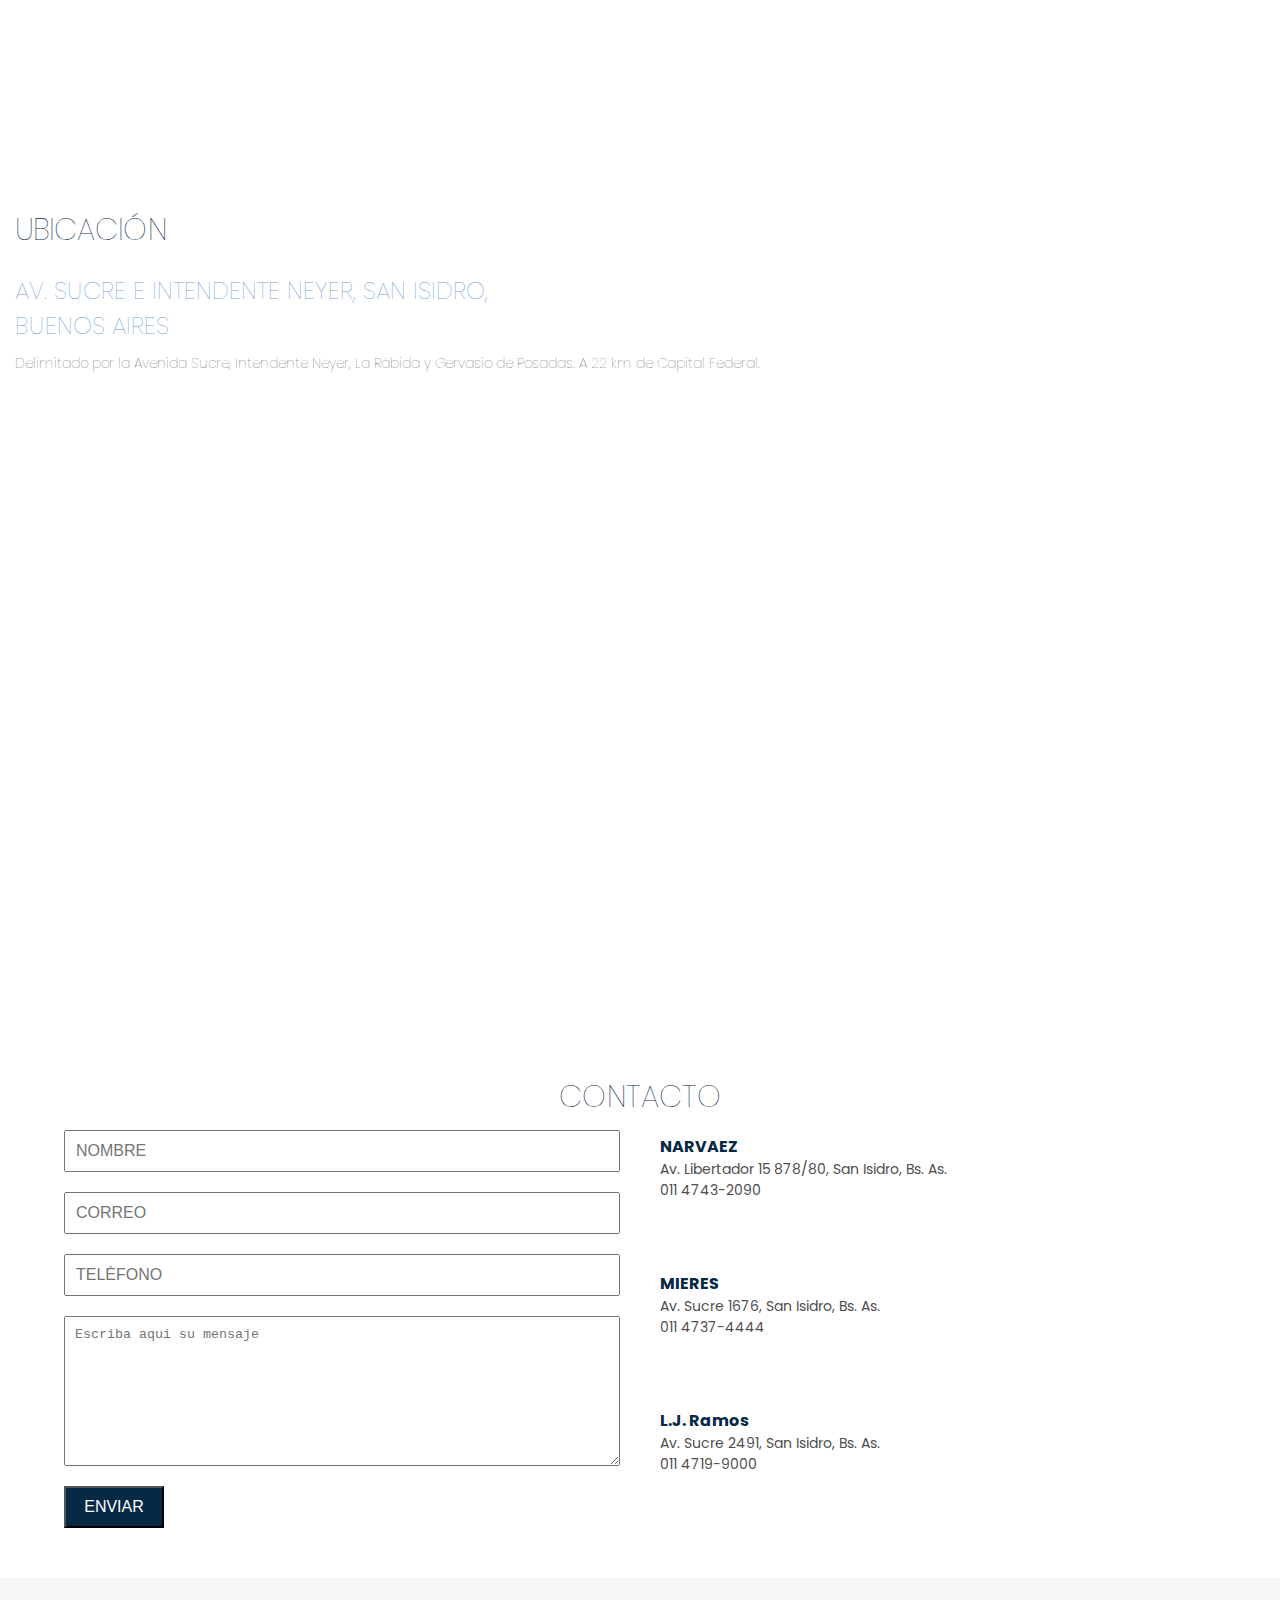
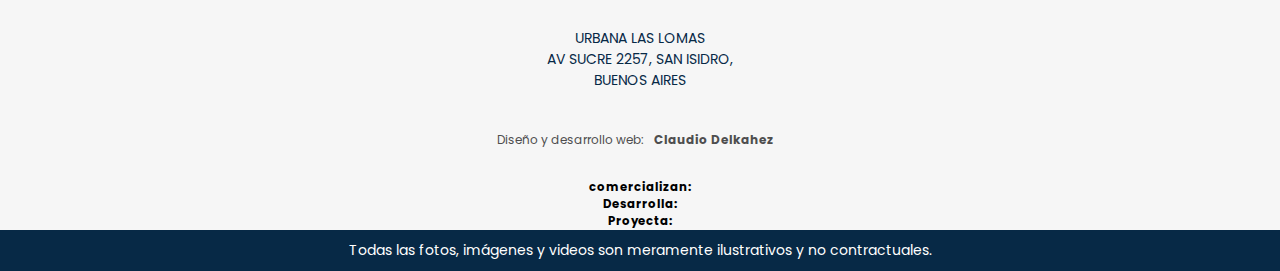
==== commit 5c509c3e: "acomode el anchoa 1200px de 2 cateogrias" ====
--- a/index.html
+++ b/index.html
@@ -18,8 +18,7 @@
         />
 
     </head>
-    <body>
-        <header>
+      <header>
             <div class="logo">
                 <a href="#Proyecto" alt="logo">DESARROLLADORA</a>
             </div>
@@ -41,6 +40,8 @@
                 />
             </div>
         </header>
+    <body>
+      
         <!-- DETALLES DEL PROYECTO -->
         <section class="detalles-desarrollo">
             <div class="informacion-desarrollo">
@@ -84,14 +85,18 @@
                     <div class="contenedor-iconos_img">
                         <img src="./imagenes/icon-edificio.png" alt="" />
                     </div>
-                    <h3>3 Edificios + 4 Lotes</h3>
+                    <div class="contenedor-iconos_txt">
+                        <h3>3 Edificios + 4 Lotes</h3>
+                    </div>
                 </div>
                 <div class="contenedor-iconos">
                     <div class="contenedor-iconos_img">
                         <img src="./imagenes/icon-bed.png" alt="" />
                     </div>
-                    <h3>tipo de unidades</h3>
-                    <p>2 Y 3 DORMITORIOS</p>
+                    <div class="contenedor-iconos_txt">
+                        <h3>tipo de unidades</h3>
+                        <p>2 Y 3 DORMITORIOS</p>
+                    </div>
                 </div>
                 <div class="contenedor-iconos">
                     <div class="contenedor-iconos_img">
@@ -261,7 +266,9 @@
         </section>
         <!-- AVANCE DE OBRA -->
         <section class="avance-de_obra" id="Avancedeobra">
-            <h2>Avance de obra</h2>
+            <div class="avance-de_obra-descripcion">
+                <h2>Avance de obra</h2>
+            </div>
             <div class="slider-obra">
                 <div class="slider">
                     <!-- Slides -->
@@ -343,12 +350,15 @@
         </section>
         <!-- AMENITIES -->
         <section class="amenities" id="Amenities">
-            <h2>Amenities</h2>
-            <p>
+            <div class="amenities-descripcion">
+                <h2>Amenities</h2>
+                <p>
                 Espacios interior y exteriores diseñados para el disfrute de los
                 propietarios en los que prevalece la privacidad de los jardines
                 y sectores privados.
-            </p>
+                </p>
+            </div>
+
             <div class="slider-amenities">
                 <div class="slider">
                       <!-- Slides -->
@@ -429,6 +439,10 @@
         </section>
         <!-- TERMINACIONES -->
         <section class="slider-terminaciones" id="Terminaciones">
+            <h2>Terminaciones</h2>
+            <p>
+                Excelente calidad en todos los ambientes.
+            </p>
         </section>
         <!-- UBICACIÓN -->
         <section class="ubicacion" id="Ubicacion">
@@ -457,52 +471,53 @@
         </section>
         <!-- CONTACTO -->
         <section class="contacto" id="Contacto">
-            <form action="enviar.php" method="post">
-                <h2>Contacto</h2>
-                <input
-                    type="text"
-                    name="nombre"
-                    placeholder="Nombre"
-                    required
-                />
-                <input
-                    type="email"
-                    name="correo"
-                    placeholder="Correo"
-                    required
-                />
-
-                <input
-                    type="number"
-                    name="telefono"
-                    placeholder="Teléfono"
-                    required
-                />
-                <textarea
-                    name="mensaje"
-                    placeholder="Escriba aqui su mensaje"
-                    required
-                ></textarea>
-                <input type="submit" value="ENVIAR" id="boton" />
-            </form>
-
-            <div class="contacto-vendedores">
-                <div class="vendedores">
-                    <h3>NARVAEZ</h3>
-                    <p>Av. Libertador 15 878/80, San Isidro, Bs. As.</p>
-                    <p>011 4743-2090</p>
-                </div>
-                <div class="vendedores">
-                    <h3>MIERES</h3>
-                    <p>Av. Sucre 1676, San Isidro, Bs. As.</p>
-                    <p>011 4737-4444</p>
-                </div>
-                <div class="vendedores">
-                    <h3>L.J. Ramos</h3>
-                    <p>Av. Sucre 2491, San Isidro, Bs. As.</p>
-                    <p>011 4719-9000</p>
-                </div>
-            </div>
+            <h2>Contacto</h2>
+
+            <div>
+                <form action="enviar.php" method="post">
+                    <input
+                        type="text"
+                        name="nombre"
+                        placeholder="Nombre"
+                        required
+                    />
+                    <input
+                        type="email"
+                        name="correo"
+                        placeholder="Correo"
+                        required
+                    />
+    
+                    <input
+                        type="number"
+                        name="telefono"
+                        placeholder="Teléfono"
+                        required
+                    />
+                    <textarea
+                        name="mensaje"
+                        placeholder="Escriba aqui su mensaje"
+                        required
+                    ></textarea>
+                    <input type="submit" value="ENVIAR" id="boton" />
+                </form>
+    
+                <div class="contacto-vendedores">
+                    <div class="vendedores">
+                        <h3>NARVAEZ</h3>
+                        <p>Av. Libertador 15 878/80, San Isidro, Bs. As. <br>011 4743-2090</p>
+                    </div>
+                    <div class="vendedores">
+                        <h3>MIERES</h3>
+                        <p>Av. Sucre 1676, San Isidro, Bs. As. <br>011 4737-4444 </p>
+                    </div>
+                    <div class="vendedores">
+                        <h3>L.J. Ramos</h3>
+                        <p>Av. Sucre 2491, San Isidro, Bs. As. <br>011 4719-9000</p>
+                    </div>
+                </div>
+            </div>
+            
         </section>
         <!-- FOOTER -->
         <footer>
--- a/CSS/style.css
+++ b/CSS/style.css
@@ -20,6 +20,7 @@
 
 header {
     height: 100vh;
+    margin-bottom: 100px;
 }
 .logo {
     position: fixed;
@@ -28,6 +29,7 @@
 }
 .logo a {
     font-size: 3rem;
+    background-color: rgb(98, 98, 98);
 }
 nav {
     position: fixed;
@@ -38,7 +40,8 @@
     align-items: center;
     justify-content: space-around;
     margin: auto;
-    background-color: transparent;
+    background-color: rgb(98, 98, 98);
+    z-index: 9999;
 }
 a {
     position: relative;
@@ -109,18 +112,16 @@
 .informacion-desarrollo p {
     text-align: center;
     font-size: 3rem;
+    text-transform: uppercase;
     color: #77a4d3;
-    font-weight: 400;
+    font-weight: 100;
 }
 /* <--MEMORIA PROYECTO -->*/
 
 .memoria-proyecto {
-    min-width: 50%;
-    height: 100%;
-    display: flex;
-    flex-direction: row;
+    width: 100%;
+    display: flex;
     flex-wrap: wrap;
-    justify-content: center;
 }
 
 .descripcion-proyecto {
@@ -302,25 +303,24 @@
     width: 100%;
     height: 100%;
     background-color: #f6f6f6;
+}
+
+.masterplan h2 {
+    font-size: 3rem;
+    text-transform: uppercase;
+    font-weight: 100;
+    color: #072946;
     padding: 2rem 1.5rem 0rem 1.5rem;
 }
-
-.masterplan h2 {
-    font-size: 3rem;
-    text-transform: uppercase;
-    font-weight: 100;
-    color: #072946;
-}
 .masterplan p {
     font-size: 1.4rem;
     color: #4e4e4e;
     font-weight: 100;
+    padding: 0rem 1.5rem 2rem 1.5rem;
 }
 .masterplan-container {
     width: 100%;
-    min-height: 300px;
-    height: 100%;
-    padding: 2rem 0rem;
+    height: 100%;
 }
 .masterplan-container img {
     object-fit: contain;
@@ -346,60 +346,74 @@
     font-size: 1.4rem;
     color: #4e4e4e;
     font-weight: 100;
-}
-
+    padding: 0rem 0rem 2rem 0rem;
+}
 .plantas-container {
     width: 100%;
-    min-height: 300px;
-    height: 100%;
-    padding: 2rem 0rem;
+    height: 100%;
 }
 .plantas-container img {
     object-fit: contain;
     object-position: center;
     width: 100%;
-    max-height: 600px;
 }
 /* <--ACANCE DE OBRA -->*/
 
 .avance-de_obra {
     width: 100%;
     height: 100%;
+    padding: 6rem 1.5rem 0rem 1.5rem;
+}
+.avance-de_obra h2 {
+    font-size: 3rem;
+    text-transform: uppercase;
+    font-weight: 100;
+    color: #072946;
+    padding: 2rem 0rem 0rem 0rem;
+}
+
+/* <--SLIDER AMENITIES -->*/
+
+.amenities {
+    width: 100%;
+    height: 100%;
+    padding: 6rem 1.5rem 0rem 1.5rem;
+}
+.amenities h2 {
+    font-size: 3rem;
+    text-transform: uppercase;
+    font-weight: 100;
+    padding: 2rem 0rem 0rem 0rem;
+
+    color: #072946;
+}
+.amenities p {
+    font-size: 1.4rem;
+    color: #4e4e4e;
+    font-weight: 100;
+    text-transform: uppercase;
+    padding: 0rem 0rem 2rem 0rem;
+}
+/* <--SLIDER TERMINACIONES -->*/
+
+.slider-terminaciones {
+    width: 100%;
+    height: 500px;
+    padding: 6rem 0rem;
+}
+.slider-terminaciones h2 {
+    font-size: 3rem;
+    text-transform: uppercase;
+    font-weight: 100;
+    color: #072946;
     padding: 2rem 1.5rem 0rem 1.5rem;
 }
-.avance-de_obra h2 {
-    font-size: 3rem;
-    text-transform: uppercase;
-    font-weight: 100;
-    color: #072946;
-}
-
-/* <--SLIDER AMENITIES -->*/
-
-.amenities {
-    width: 100%;
-    height: 100%;
-    padding: 2rem 1.5rem 0rem 1.5rem;
-}
-.amenities h2 {
-    font-size: 3rem;
-    text-transform: uppercase;
-    font-weight: 100;
-    color: #072946;
-}
-.amenities p {
-    font-size: 1.4rem;
-    color: #4e4e4e;
-    font-weight: 100;
-}
-/* <--SLIDER TERMINACIONES -->*/
-
-.slider-terminaciones {
-    width: 100%;
-    height: 500px;
-    background-color: lightpink;
-}
-
+.slider-terminaciones p {
+    font-size: 1.4rem;
+    color: #4e4e4e;
+    font-weight: 100;
+    padding: 0rem 1.5rem 2rem 1.5rem;
+}
 /* <--UBICACION -->*/
 
 .ubicacion {
@@ -407,7 +421,7 @@
     height: 100%;
     display: flex;
     flex-direction: column;
-    padding: 2rem 0rem;
+    padding: 6rem 0rem;
 }
 
 .ubicacion-titulo {
@@ -429,40 +443,38 @@
     font-size: 1.4rem;
     color: #4e4e4e;
     font-weight: 100;
-
-    padding: 2rem 1.5rem 0rem 1.5rem;
+    padding: 1rem 1.5rem 2rem 1.5rem;
 }
 .ubicacion-mapa {
     margin: auto;
     width: 100%;
     height: 300px;
     max-height: 600px;
-    padding: 2rem 1.5rem;
 }
 
 /* <--FORMULARIO DE CONTACTO -->*/
 
 .contacto {
-    width: 100%;
+    width: 90%;
     height: 100%;
     display: flex;
     flex-direction: column;
     align-items: center;
     padding: 4rem 0rem;
 }
-
+.contacto div {
+    width: 100%;
+}
+.contacto h2 {
+    font-size: 3rem;
+    text-transform: uppercase;
+    font-weight: 100;
+    color: #072946;
+}
 form {
     display: flex;
     flex-direction: column;
-    width: 90%;
-    max-width: 768px;
-}
-
-form h2 {
-    font-size: 3rem;
-    text-transform: uppercase;
-    font-weight: 100;
-    color: #072946;
+    width: 100%;
 }
 
 input {
@@ -551,12 +563,153 @@
     padding: 1rem;
 }
 
-@media screen and (max-width: 800px) {
+@media only screen and (min-width: 900px) {
+    /*    <!-- DETALLES DEL PROYECTO --> */
+    .detalles-desarrollo {
+        max-width: 1200px;
+        margin-top: -7rem;
+    }
+    /*    <!-- MEMORIA DE PROYECTO --> */
+    .memoria-proyecto {
+        max-width: 1200px;
+        display: flex;
+        flex-wrap: nowrap;
+        padding: 6rem 0rem;
+    }
+    .descripcion-proyecto {
+        padding: 0rem 2rem;
+        flex: 50%;
+        height: 100%;
+    }
+    .descripcion-proyecto h2 {
+        font-size: 4rem;
+    }
+
+    .iconos-proyecto {
+        flex: 50%;
+    }
+    .contenedor-iconos {
+        flex-direction: row;
+        margin: 0rem 3rem;
+    }
+    .contenedor-iconos_txt {
+        text-align: left;
+        display: flex;
+        flex-direction: column;
+    }
+    .contenedor-iconos_txt h2 {
+        text-align: left;
+    }
+    /*    <!-- SLIDER FOTOS --> */
+
+    /*    <!-- MASTERPLAN --> */
+
+    /*    <!-- PLANTAS --> */
+
+    /*    <!-- AVANCE DE OBRA --> */
+
+    .avance-de_obra {
+        display: flex;
+        flex-direction: column;
+        align-items: center;
+        padding: 4rem 0rem;
+    }
+    .avance-de_obra-descripcion {
+        flex-wrap: wrap;
+        width: 100%;
+        max-width: 1200px;
+    }
+    .avance-de_obra-descripcion h2 {
+        padding-bottom: 2rem;
+        font-size: 3.2rem;
+    }
+    .slider-obra {
+        width: 100%;
+    }
+    .slider {
+        height: 650px;
+        width: 100%;
+    }
+    /*    <!-- AMENITIES --> */
+
+    .amenities {
+        display: flex;
+        flex-direction: column;
+        align-items: center;
+        padding: 4rem 0rem;
+    }
+    .amenities-descripcion {
+        display: flex;
+        width: 100%;
+        max-width: 1200px;
+        padding: 2rem 0rem;
+    }
+    .amenities-descripcion h2 {
+        font-size: 4rem;
+        padding-top: 0rem;
+    }
+    .amenities-descripcion p {
+        width: 650px;
+        padding: 1rem 2rem 0rem 2rem;
+    }
+    .slider-amenities {
+        width: 100%;
+    }
+    .slider {
+        height: 650px;
+    }
+
+    /*    <!-- TERMINACIONES --> */
     .slider-terminaciones {
         width: 100%;
         height: 600px;
     }
+    .slider-terminaciones h2 {
+        font-size: 3.2rem;
+    }
+
+    /*    <!-- UBICACIÓN --> */
     .ubicacion-mapa {
-        height: 600px;
-    }
-}
+        height: 800px;
+    }
+    /*    <!-- CONTACTO --> */
+    .contacto {
+        padding-top: 2rem;
+        max-width: 1200px;
+    }
+    .contacto div {
+        display: flex;
+        justify-content: center;
+        width: 100%;
+    }
+    .contacto h2 {
+        text-align: left;
+        font-size: 3rem;
+    }
+    form {
+        flex: 50%;
+        padding-right: 2rem;
+    }
+    .contacto-vendedores {
+        flex: 50%;
+        width: 100%;
+    }
+    .vendedores {
+        display: flex;
+        flex-direction: column;
+        margin: 0rem;
+        max-width: 600px;
+        padding-left: 2rem;
+        padding-bottom: 6rem;
+    }
+    .vendedores h3 {
+        padding-top: 1rem;
+        text-align: left;
+        margin: 0rem;
+    }
+    .vendedores p {
+        min-width: 300px;
+        margin: 0rem;
+    }
+    /*    <!-- FOOTER --> */
+}
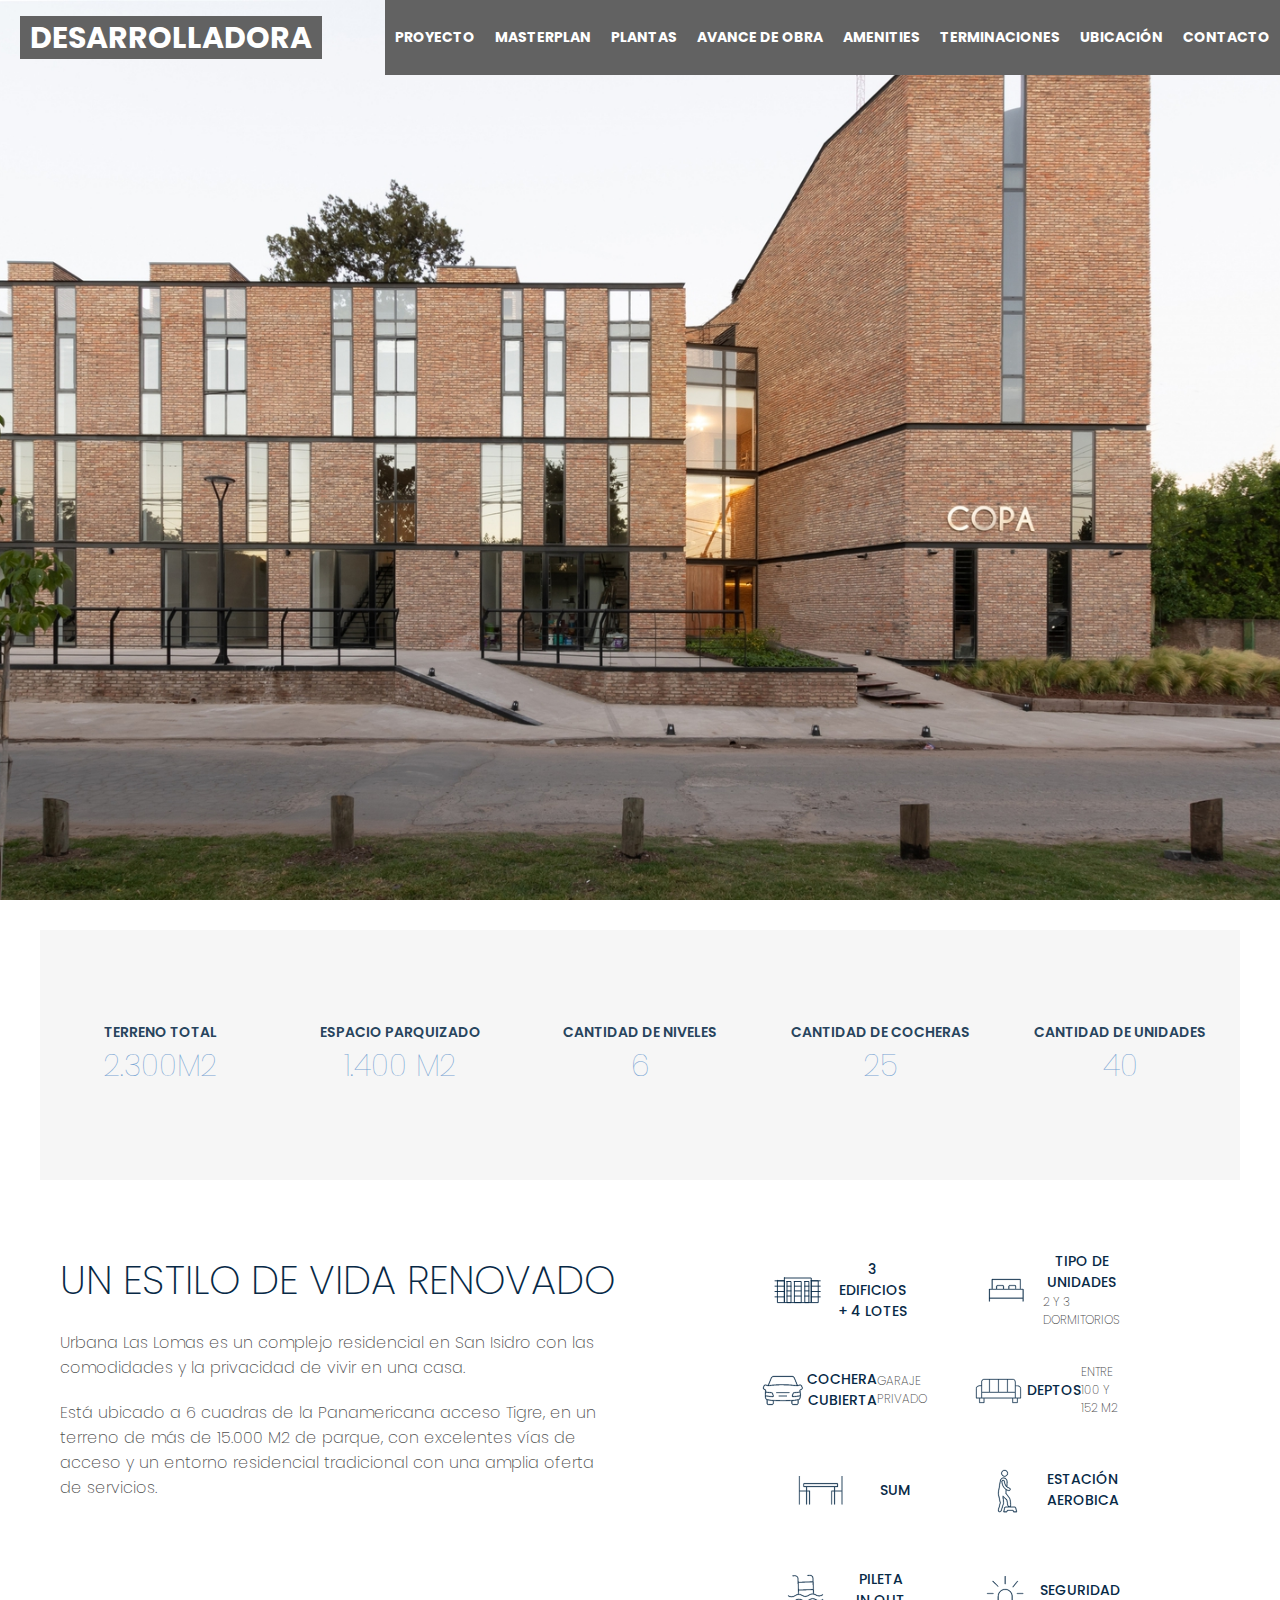
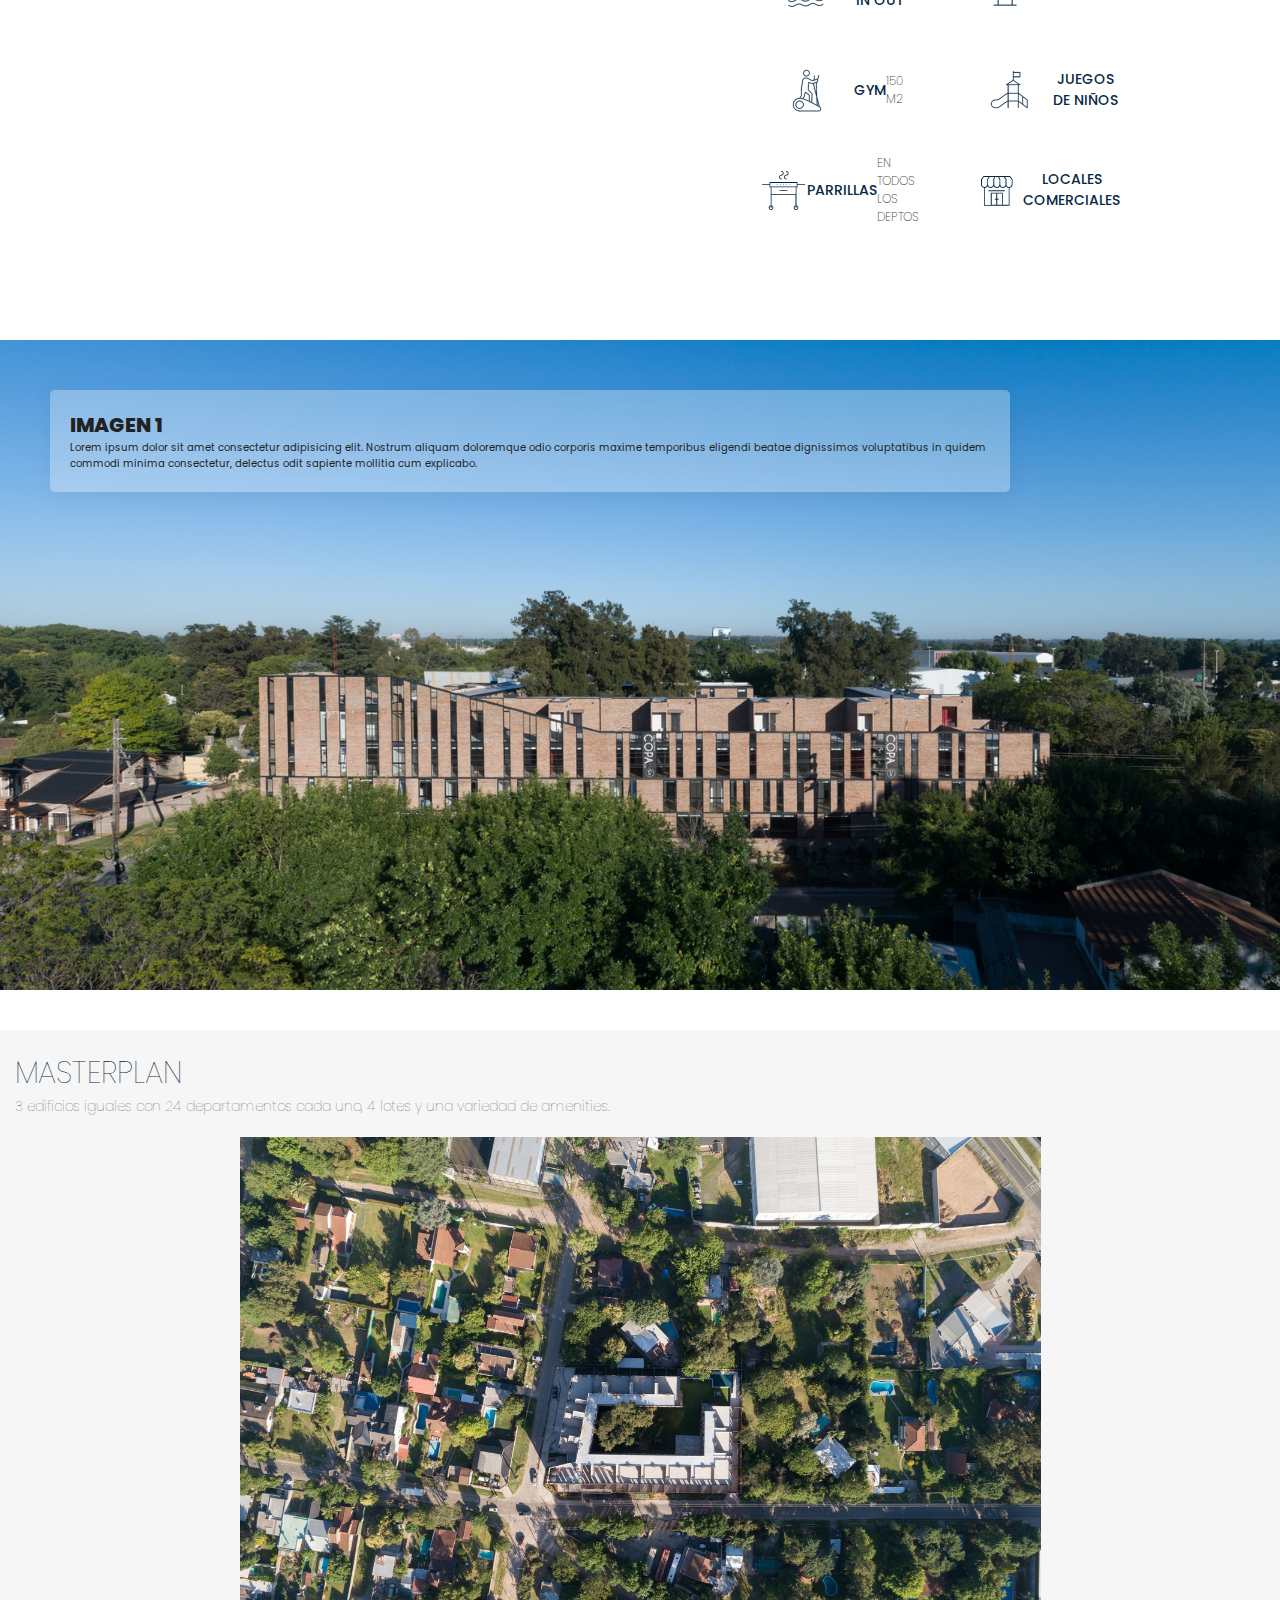
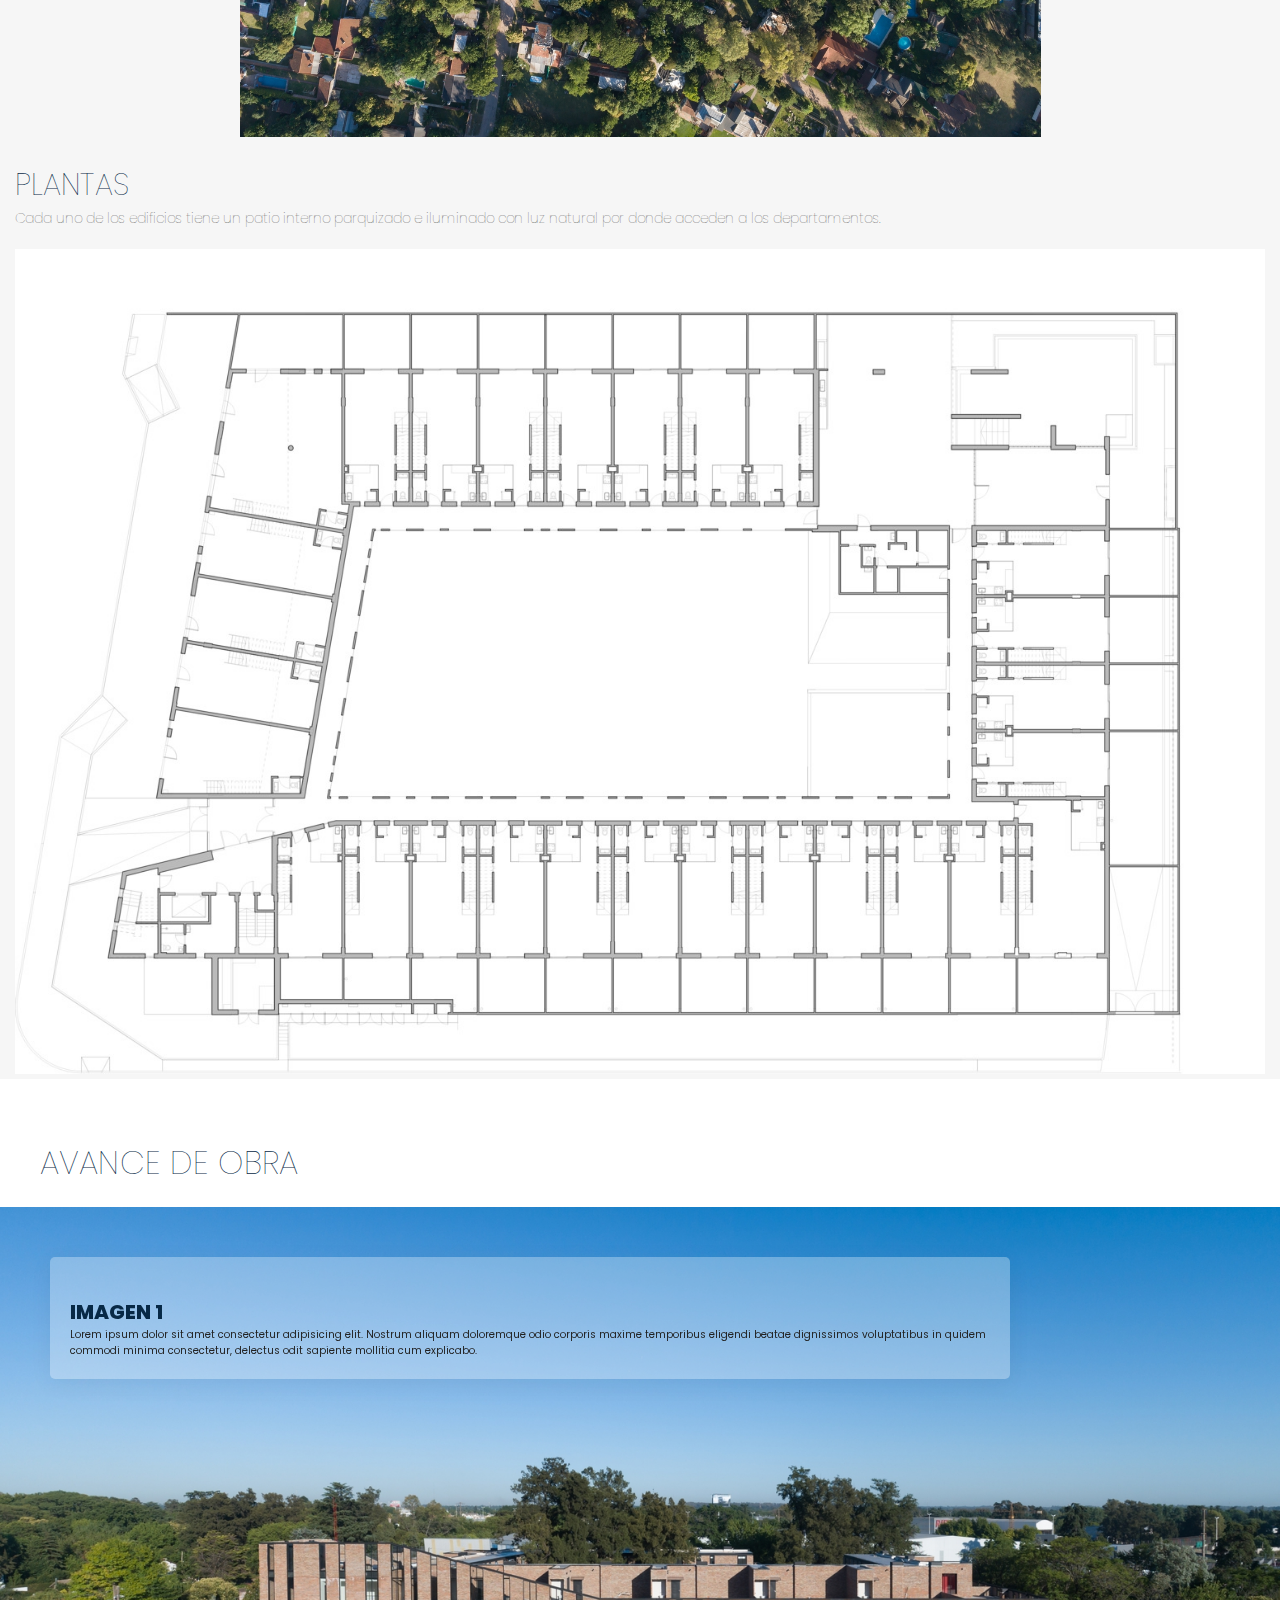
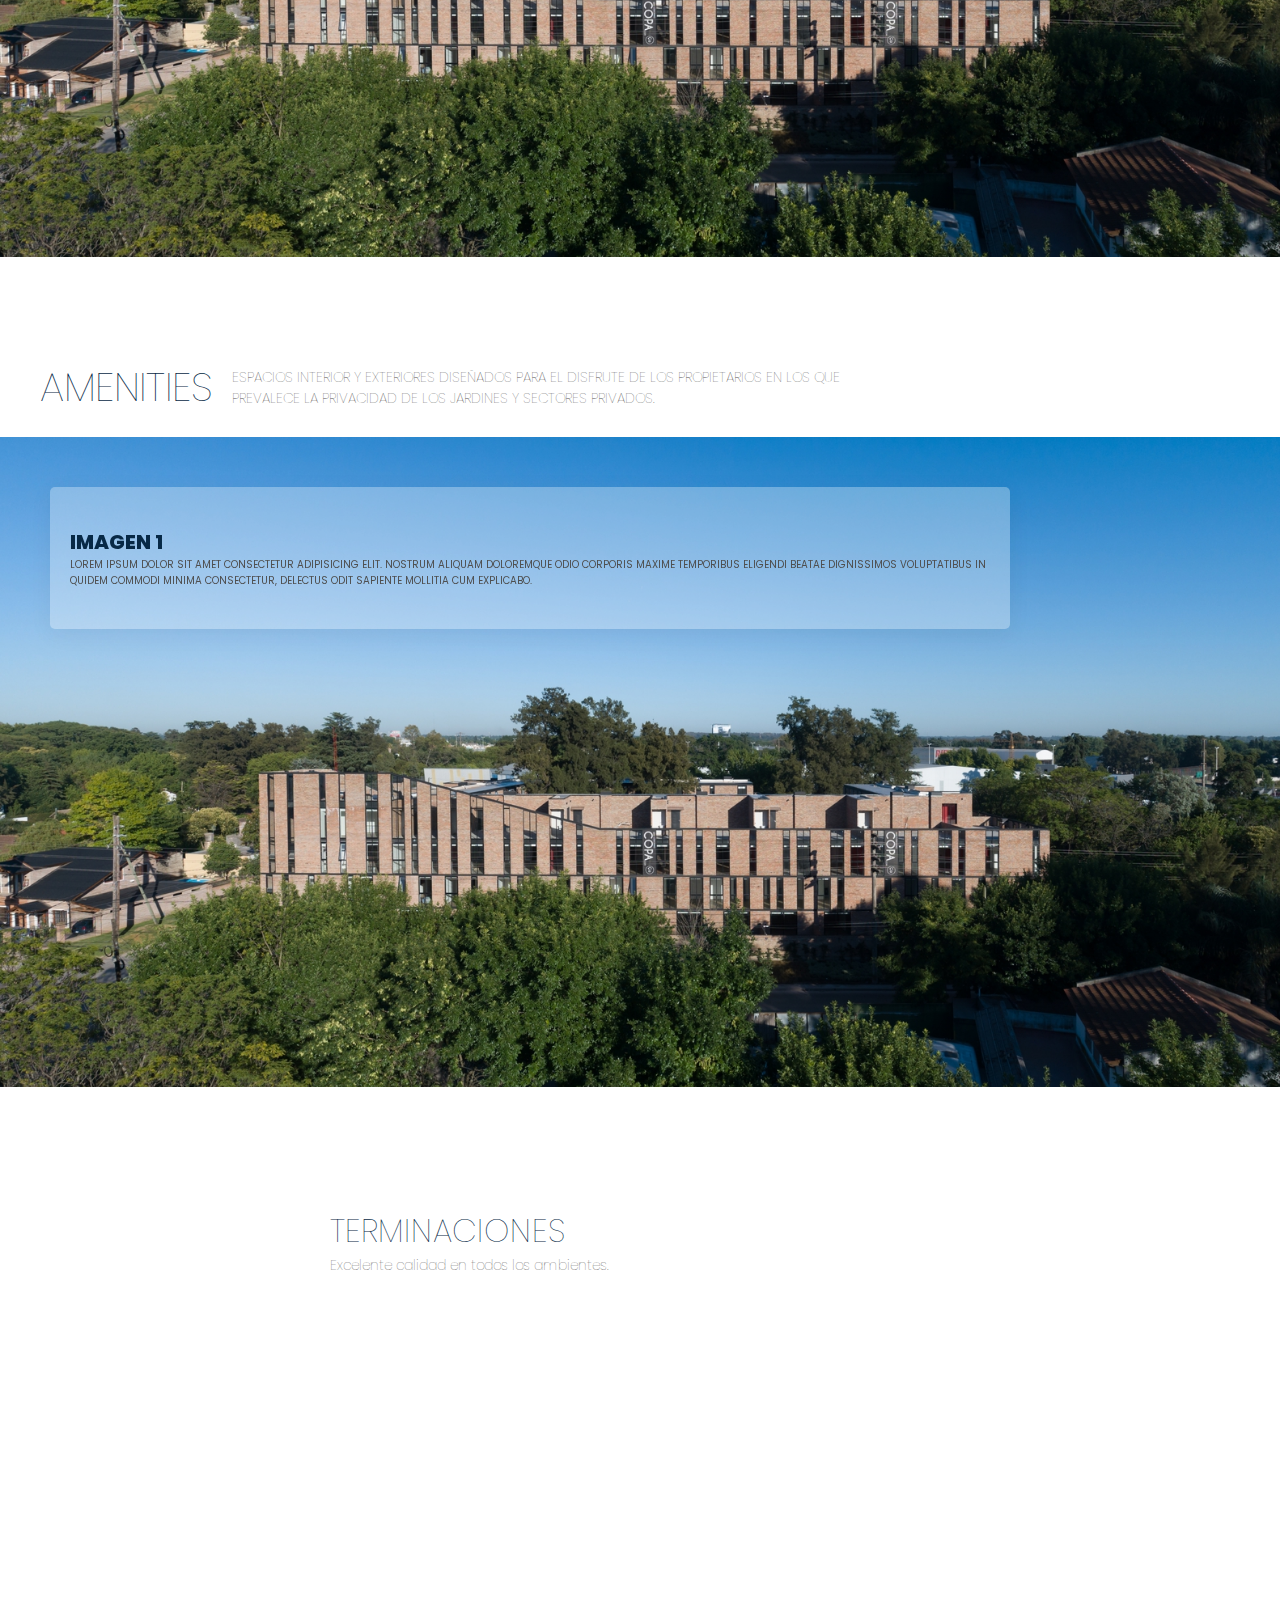
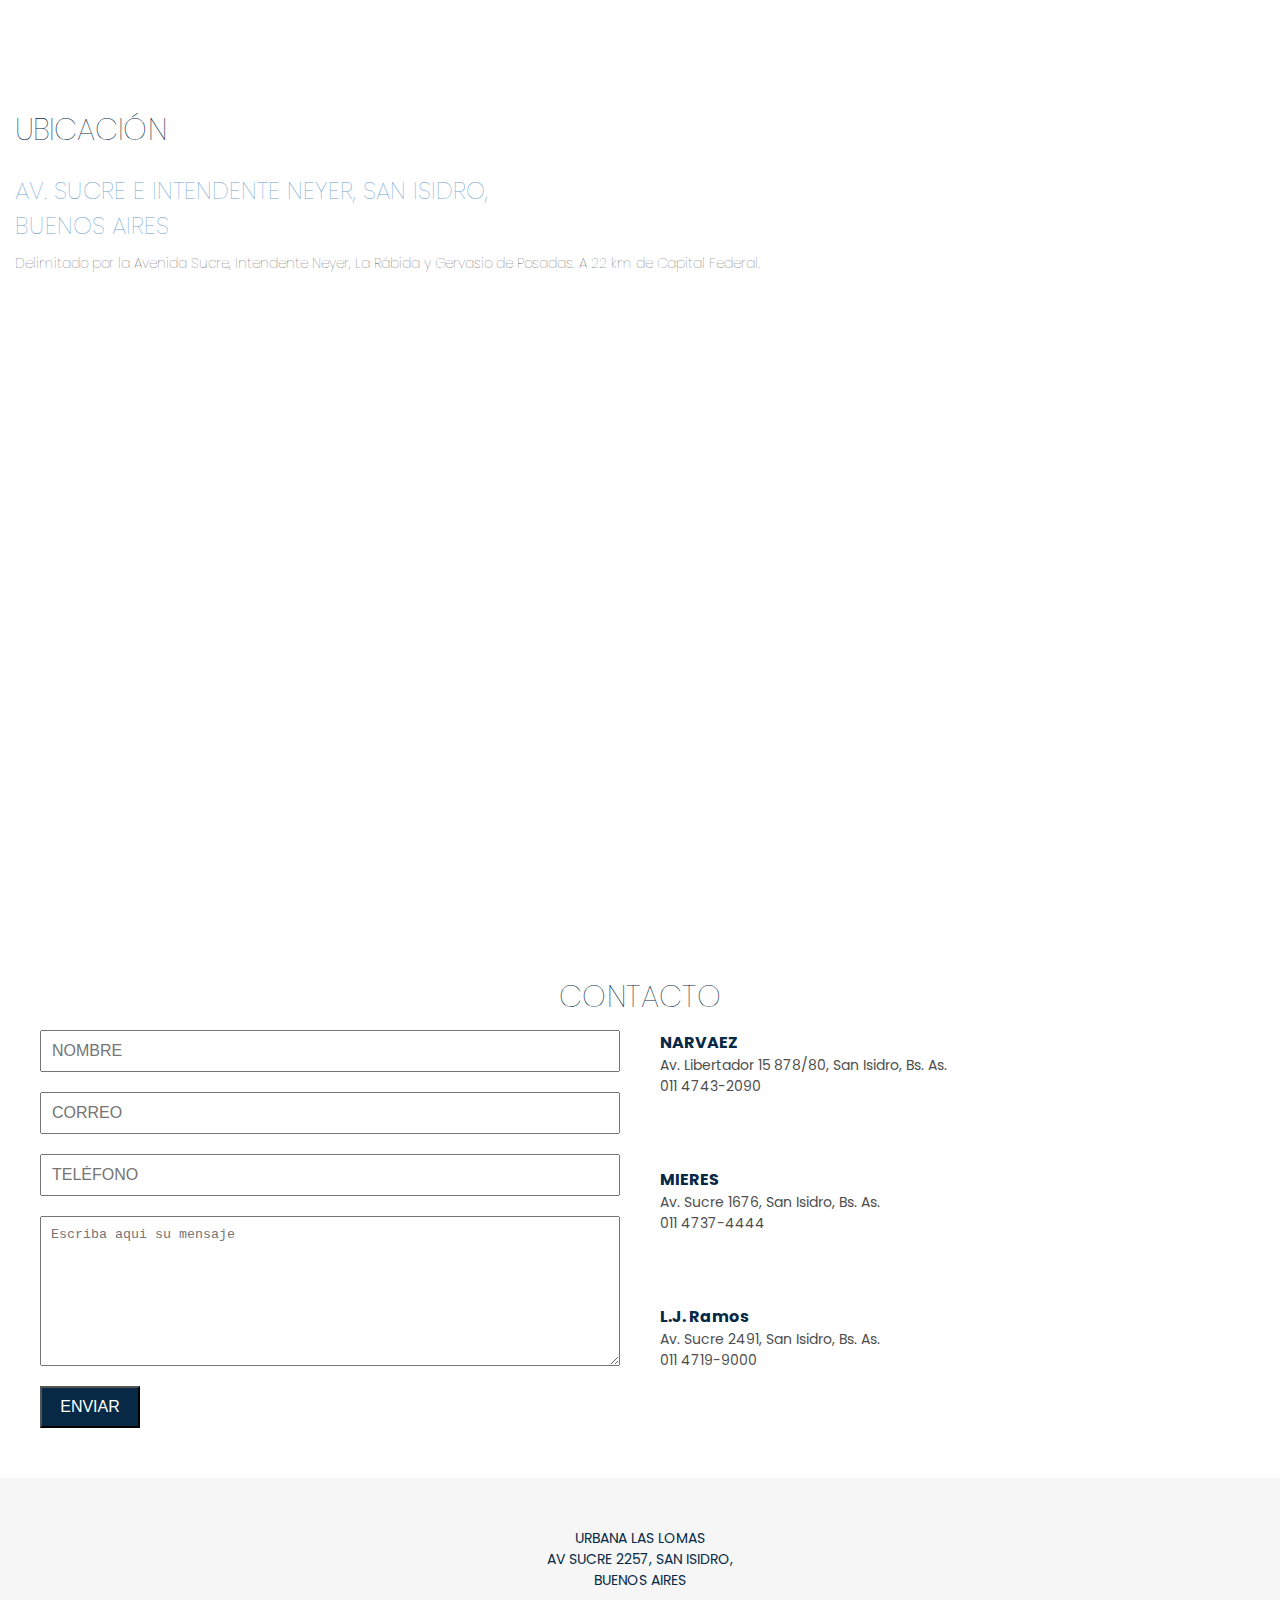
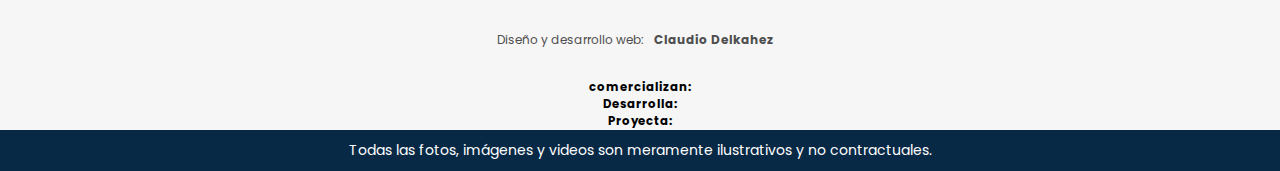
==== commit 48df4719: "commit antes de guardar" ====
--- a/index.html
+++ b/index.html
@@ -473,7 +473,7 @@
         <section class="contacto" id="Contacto">
             <h2>Contacto</h2>
 
-            <div>
+            <div class="contacto-contenedor">
                 <form action="enviar.php" method="post">
                     <input
                         type="text"
--- a/CSS/style.css
+++ b/CSS/style.css
@@ -662,24 +662,29 @@
     /*    <!-- TERMINACIONES --> */
     .slider-terminaciones {
         width: 100%;
-        height: 600px;
+        width: 650px;
     }
     .slider-terminaciones h2 {
         font-size: 3.2rem;
     }
 
     /*    <!-- UBICACIÓN --> */
+
     .ubicacion-mapa {
-        height: 800px;
+        height: 650px;
+
     }
     /*    <!-- CONTACTO --> */
+
     .contacto {
         padding-top: 2rem;
-        max-width: 1200px;
-    }
-    .contacto div {
+        width: 100%;
+    }
+    .contacto-contenedor {
         display: flex;
         justify-content: center;
+        max-width: 1200px;
+
         width: 100%;
     }
     .contacto h2 {
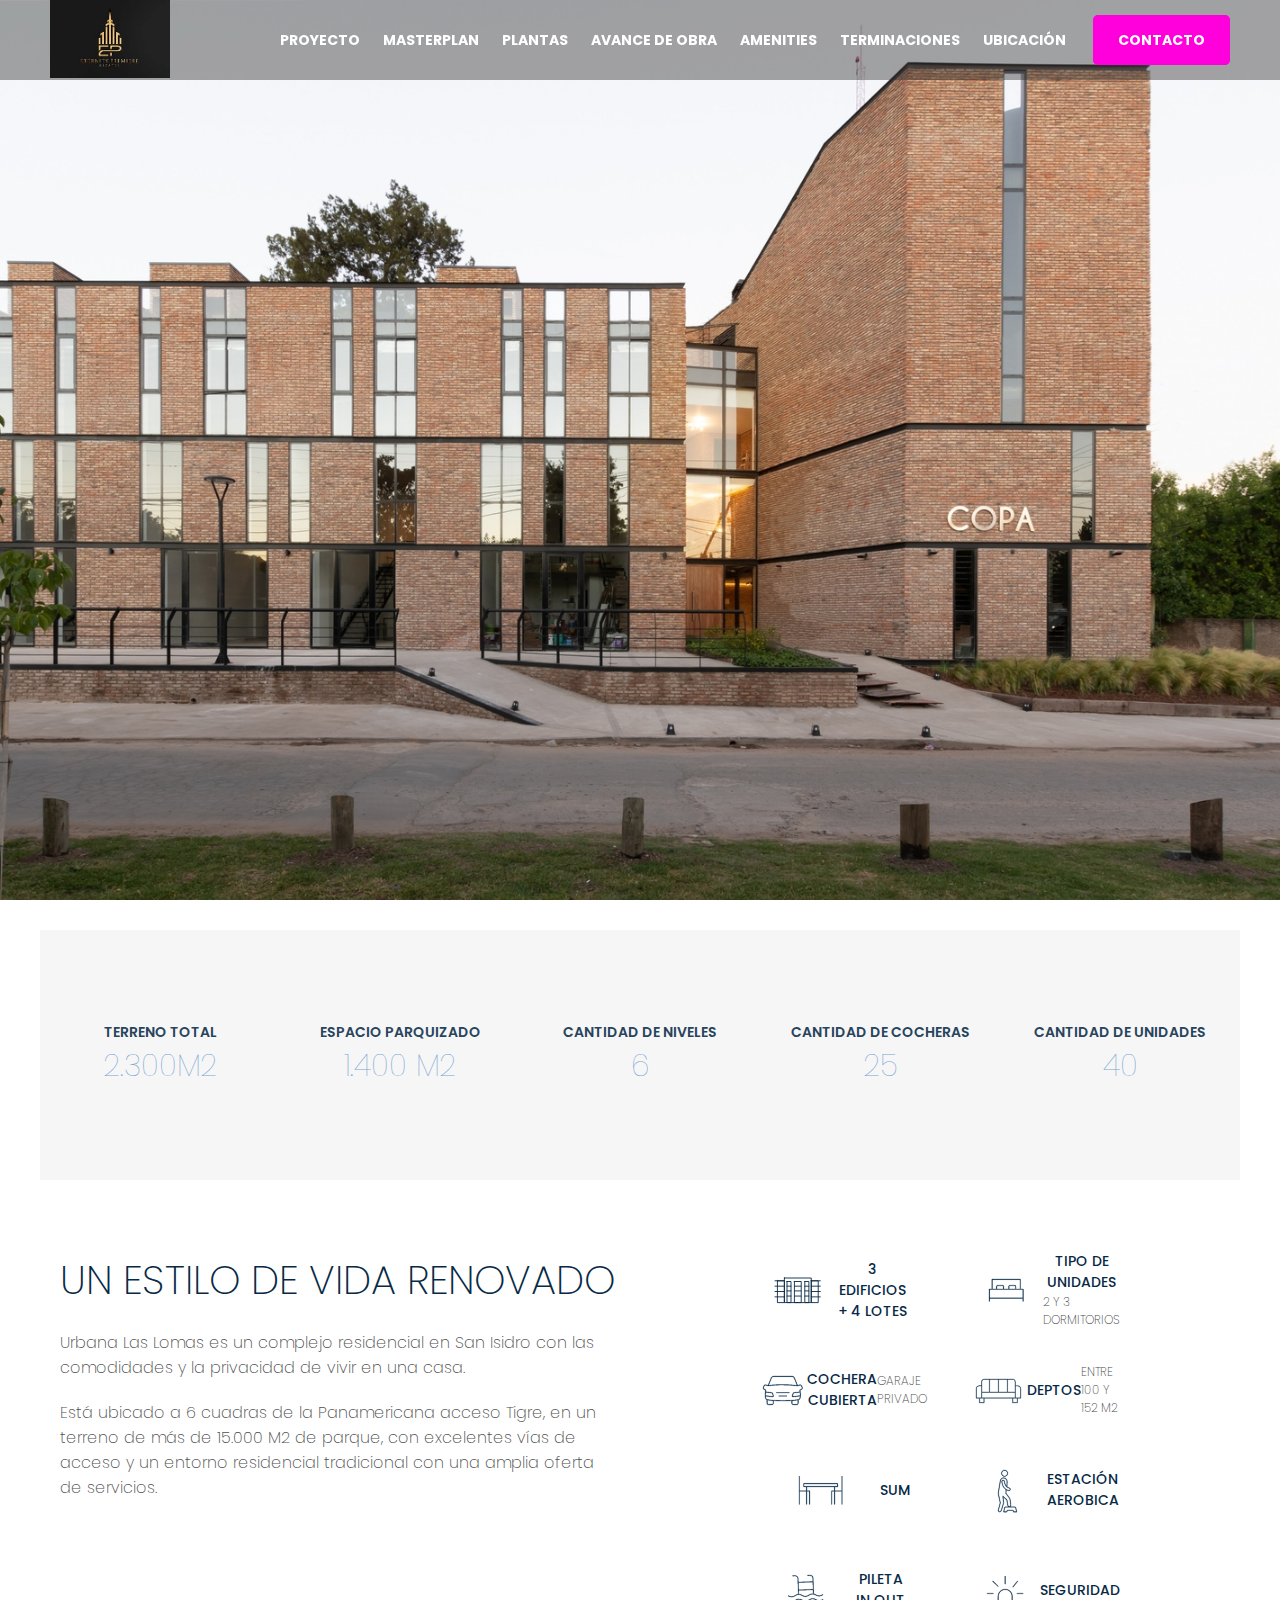
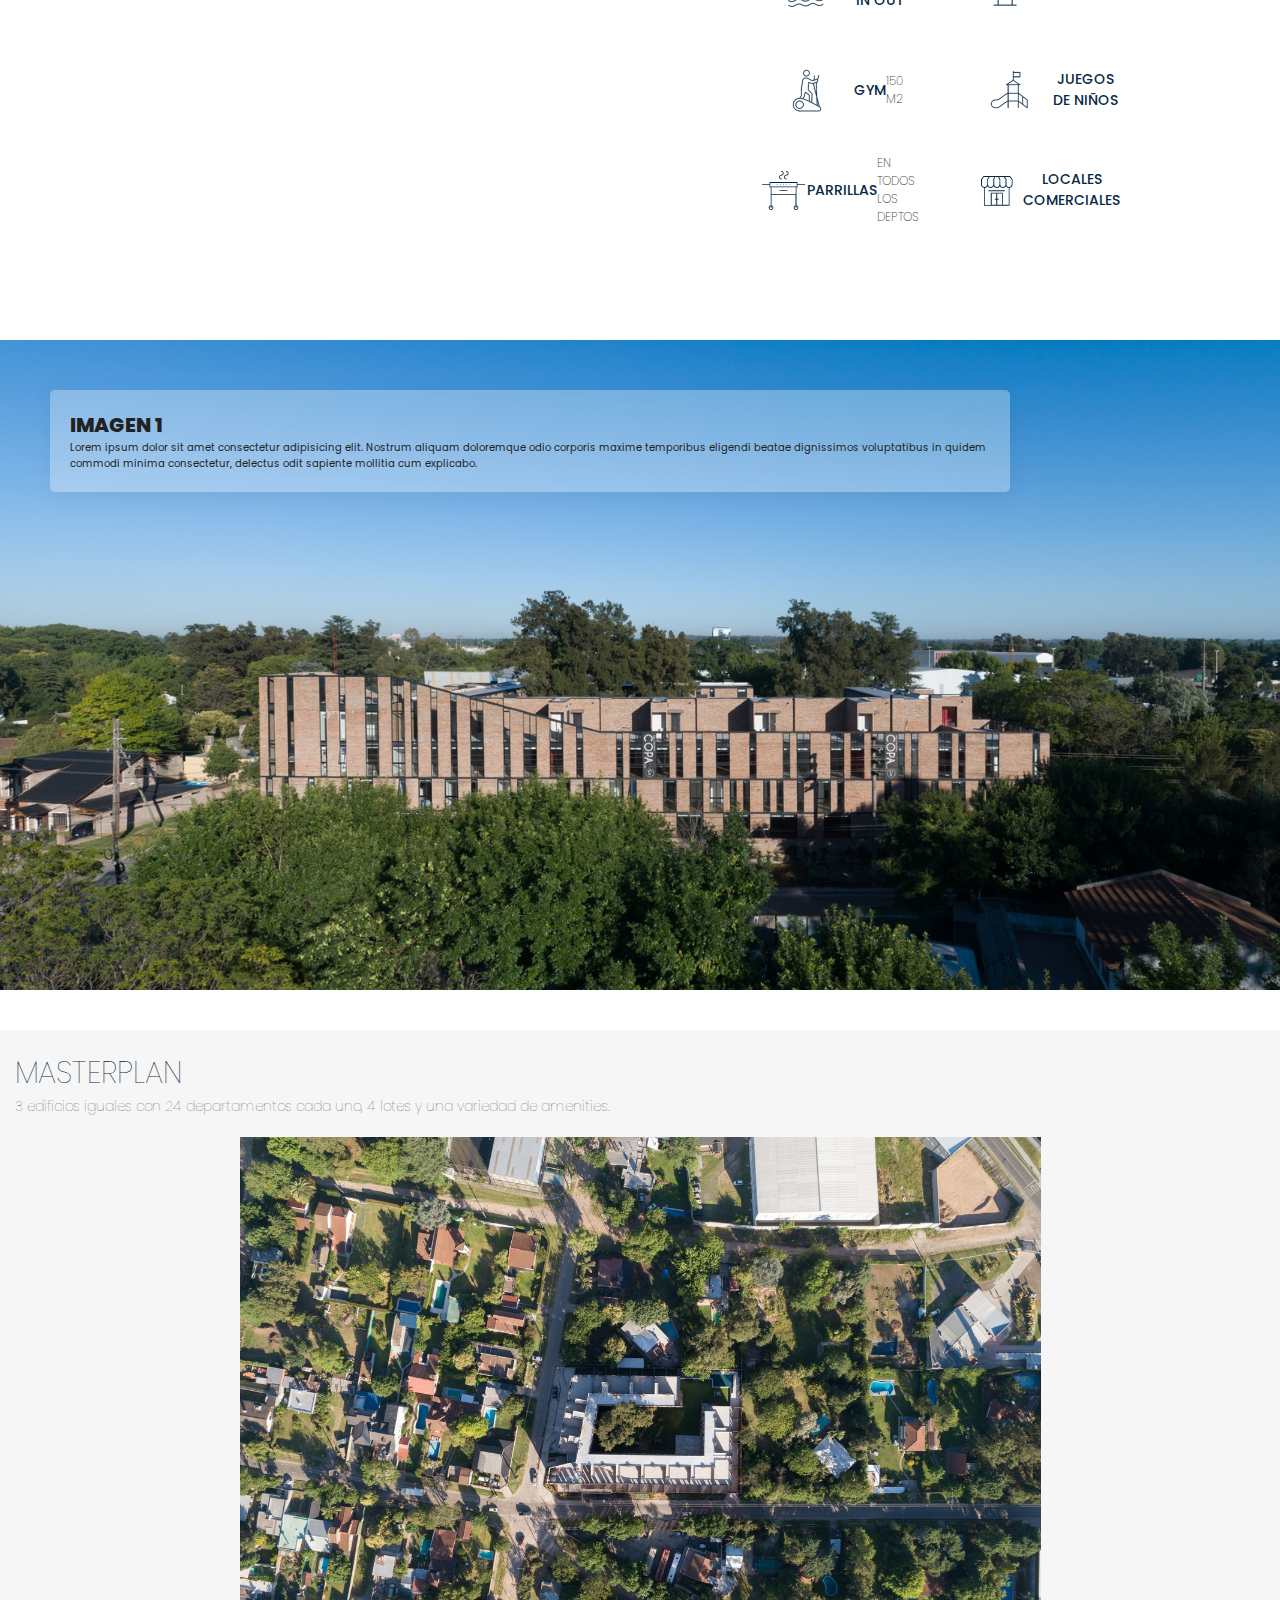
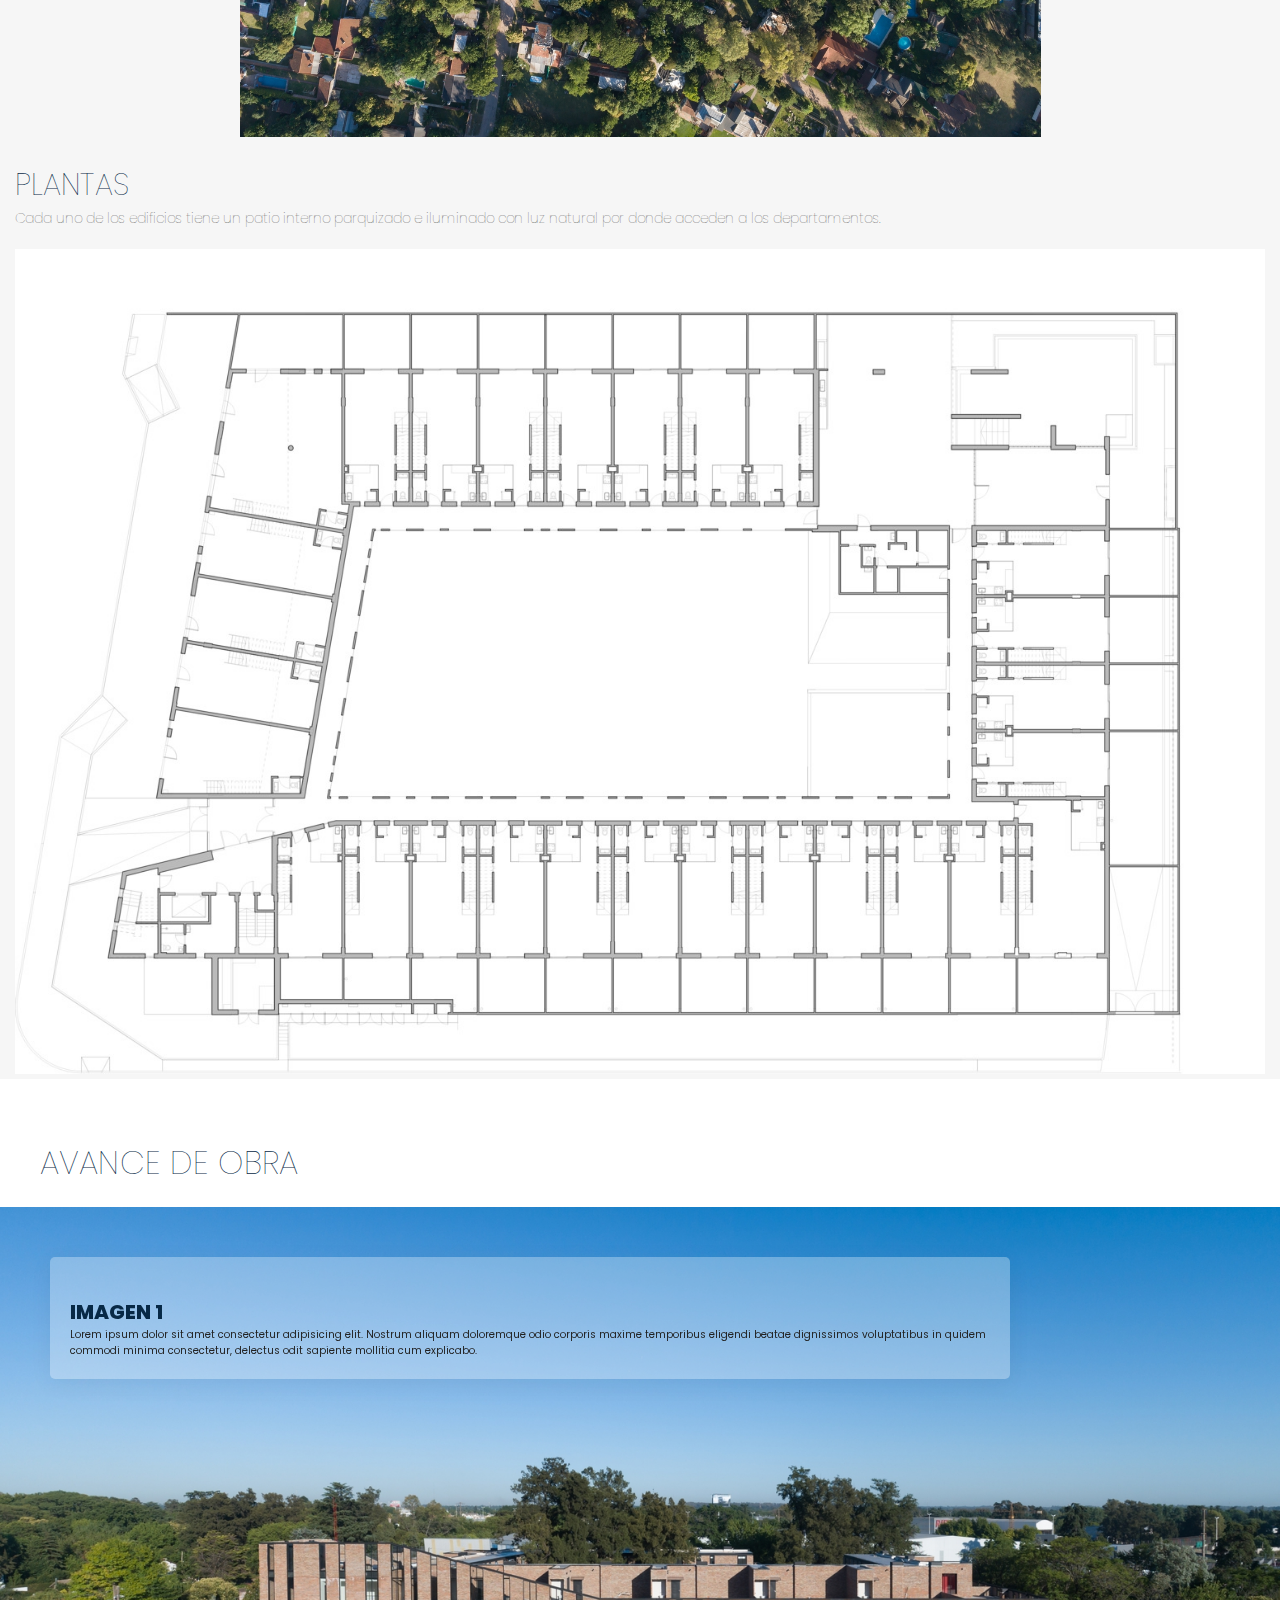
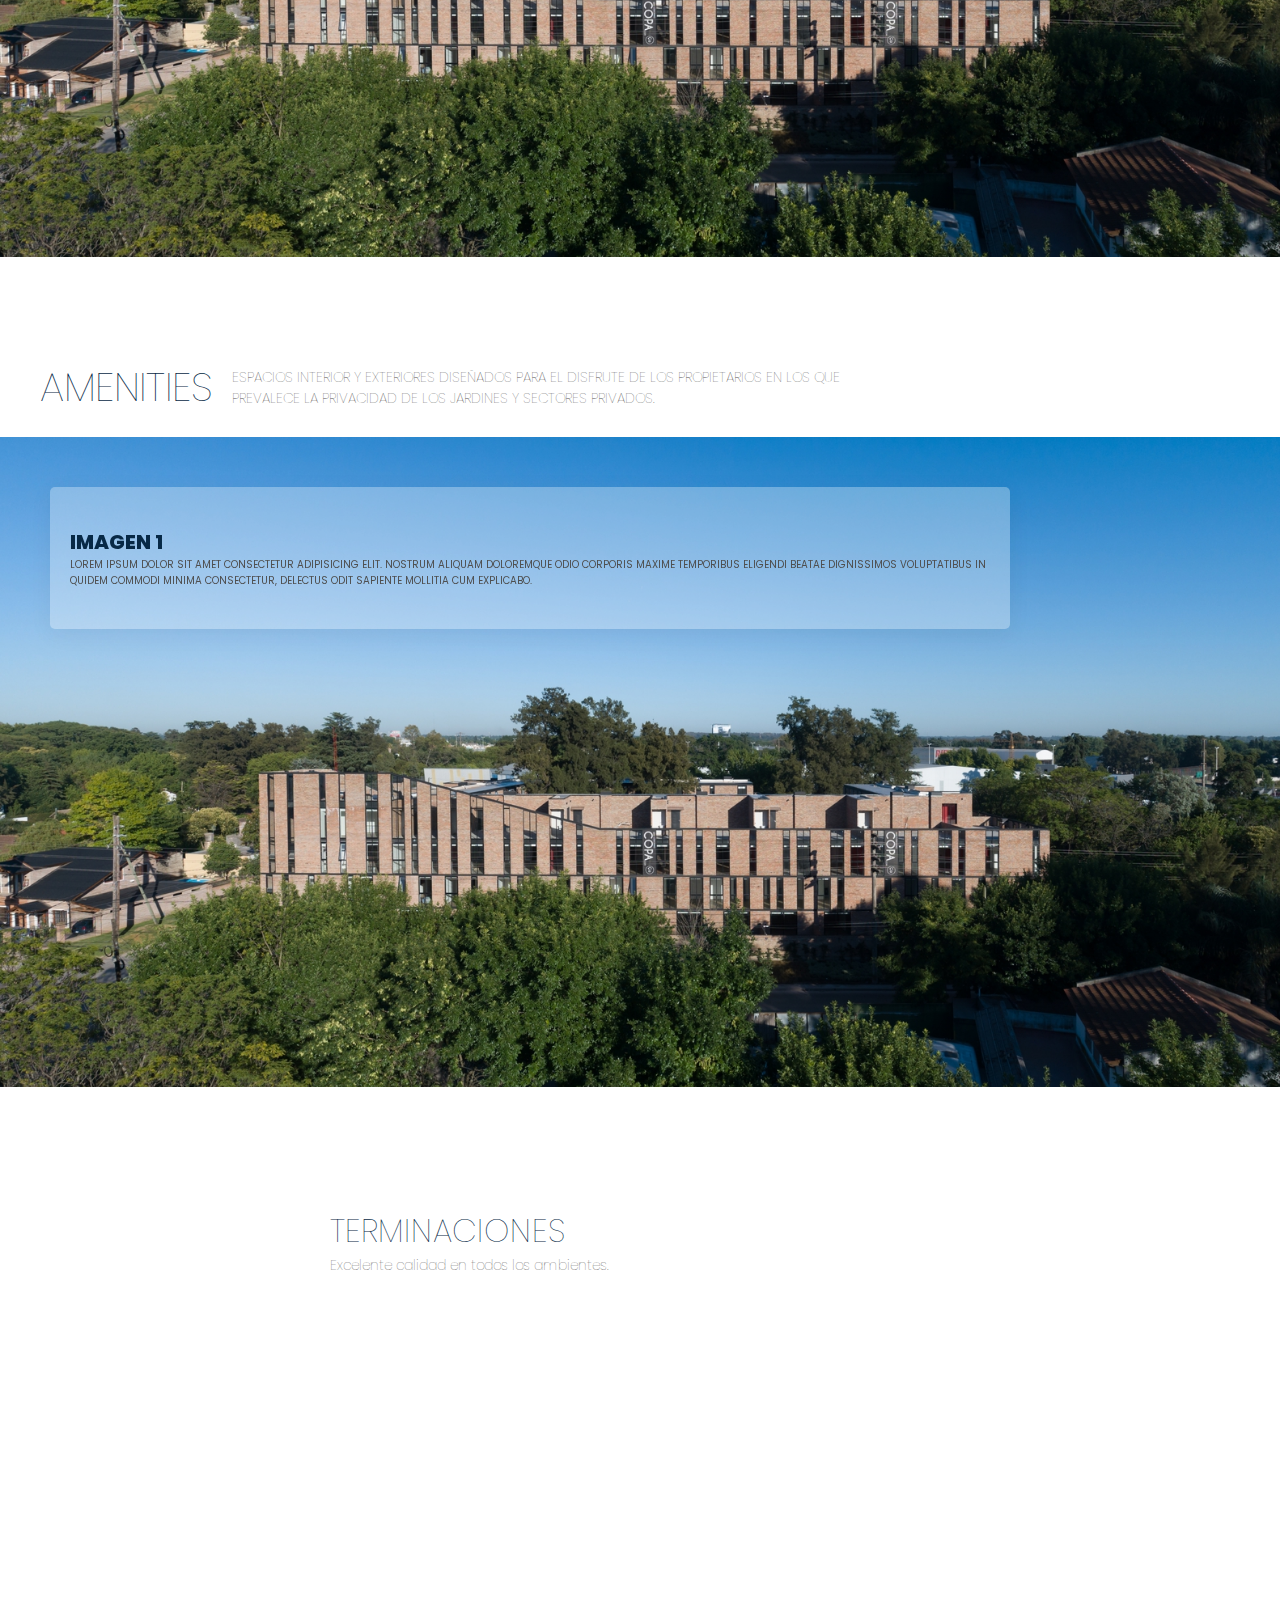
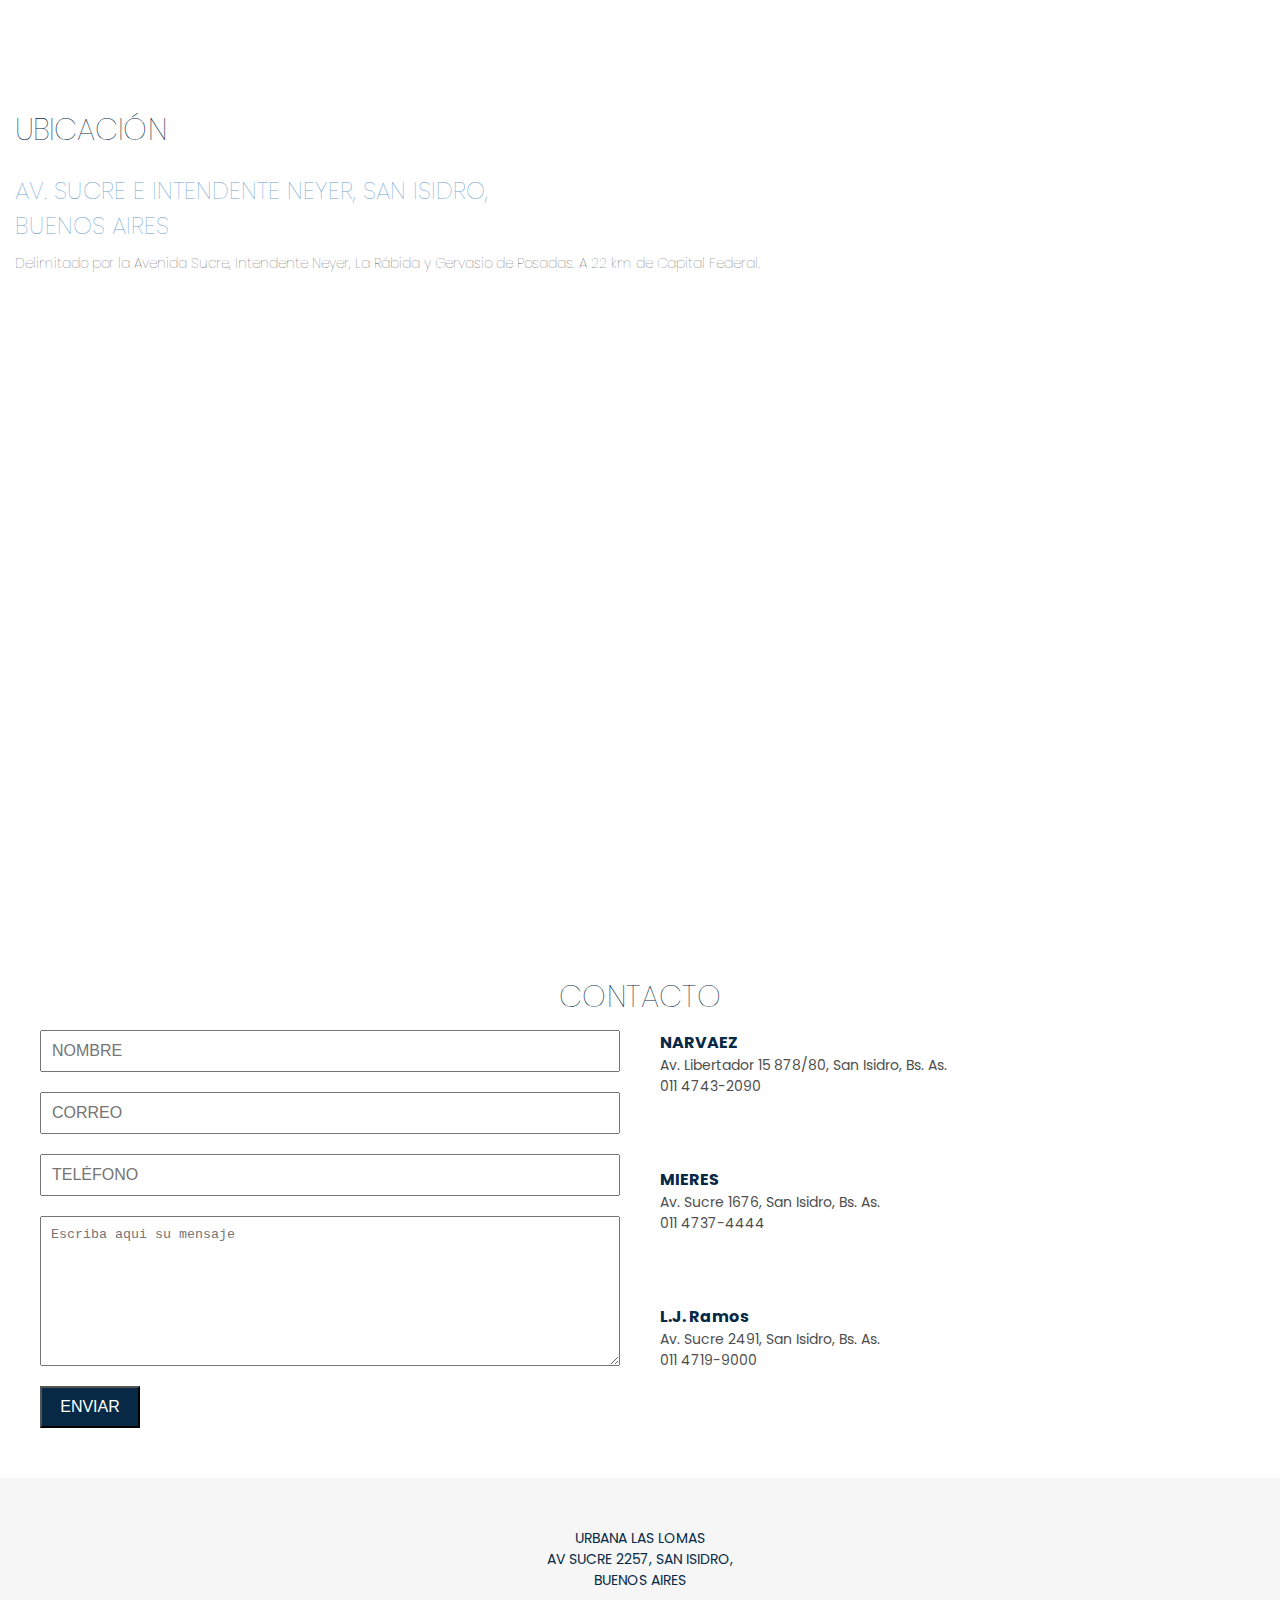
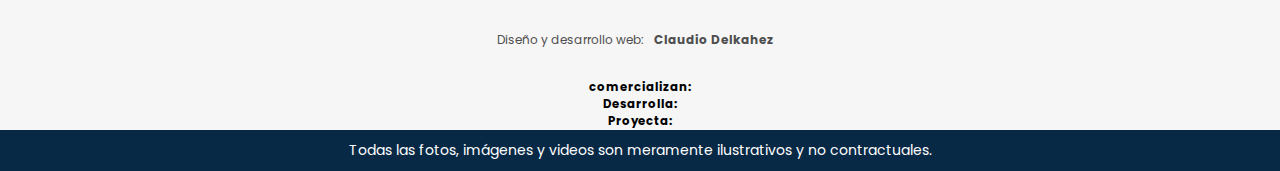
==== commit db4a6823: "la barra de navegacion se oculta cuando se hace scroll" ====
--- a/index.html
+++ b/index.html
@@ -19,11 +19,11 @@
 
     </head>
       <header>
-            <div class="logo">
-                <a href="#Proyecto" alt="logo">DESARROLLADORA</a>
-            </div>
-
-            <nav>
+            <nav id="navbar">
+                <div class="logo">
+                    <img src="./imagenes/logo.jpeg" alt="logo">
+                </div>
+              <div class="navegacion">
                 <a href="#Proyecto">Proyecto</a>
                 <a href="#Masterplan">Masterplan</a>
                 <a href="#Plantas">Plantas</a>
@@ -32,6 +32,7 @@
                 <a href="#Terminaciones">Terminaciones</a>
                 <a href="#Ubicacion">Ubicación</a>
                 <a href="#Contacto">Contacto</a>
+              </div>
             </nav>
             <div class="hero" id="Proyecto">
                 <img
@@ -550,6 +551,8 @@
                 </p>
             </div>
         </footer>
+    <script src="./slide.js"></script>
+    <script src="./menu.js"></script>
+
     </body>
-    <script src="./slide.js"></script>
 </html>
--- a/CSS/style.css
+++ b/CSS/style.css
@@ -22,33 +22,52 @@
     height: 100vh;
     margin-bottom: 100px;
 }
-.logo {
+
+nav {
+    background: rgba(46, 46, 46, 0.424);
+    width: 100%;
+    height: 80px;
+    display: flex;
+    justify-content: space-around;
+    align-items: center;
     position: fixed;
-    top: 1.5rem;
-    left: 2rem;
-}
-.logo a {
-    font-size: 3rem;
-    background-color: rgb(98, 98, 98);
-}
-nav {
-    position: fixed;
-    right: 0;
-    top: 0;
-    height: 75px;
-    display: flex;
-    align-items: center;
-    justify-content: space-around;
-    margin: auto;
-    background-color: rgb(98, 98, 98);
-    z-index: 9999;
-}
+    top: 0%;
+    transition: 0.5s;
+}
+/* Boton contacto */
+.navegacion a:last-child {
+    margin-left: 1em;
+    padding: 1em 1.7em;
+    border: 1px solid rgb(255, 0, 221);
+    border-radius: 5px;
+    color: #fff;
+    background: rgb(255, 0, 221);
+    font-weight: bold;
+    transition: 0.2s ease-in;
+}
+.navegacion a:last-child:hover {
+    border-radius: 5px;
+    background: rgb(255, 255, 255);
+    color: rgb(255, 0, 221);
+}
+.navegacion a:last-child:after {
+    position: absolute;
+    background-color: transparent;
+}
+/* Boton contacto */
+
+.logo img {
+    width: 100%;
+    height: 80px;
+}
+
 a {
     position: relative;
     text-decoration: none;
     text-transform: uppercase;
     font-family: "Poppins", sans-serif;
-    color: #fff;
+    color: rgb(255, 255, 255);
+
     font-weight: bold;
     font-size: 1.4rem;
     padding: 0 10px;
@@ -57,7 +76,7 @@
 a:after {
     content: "";
     position: absolute;
-    background-color: #fff;
+    background-color: rgb(255, 0, 195);
     height: 3.5px;
     width: 0;
     left: 0;
@@ -69,7 +88,7 @@
     width: 100%;
 }
 a:hover {
-    color: #ffffff;
+    color: rgb(104, 104, 104);
 }
 
 .hero {
@@ -672,7 +691,6 @@
 
     .ubicacion-mapa {
         height: 650px;
-
     }
     /*    <!-- CONTACTO --> */
 
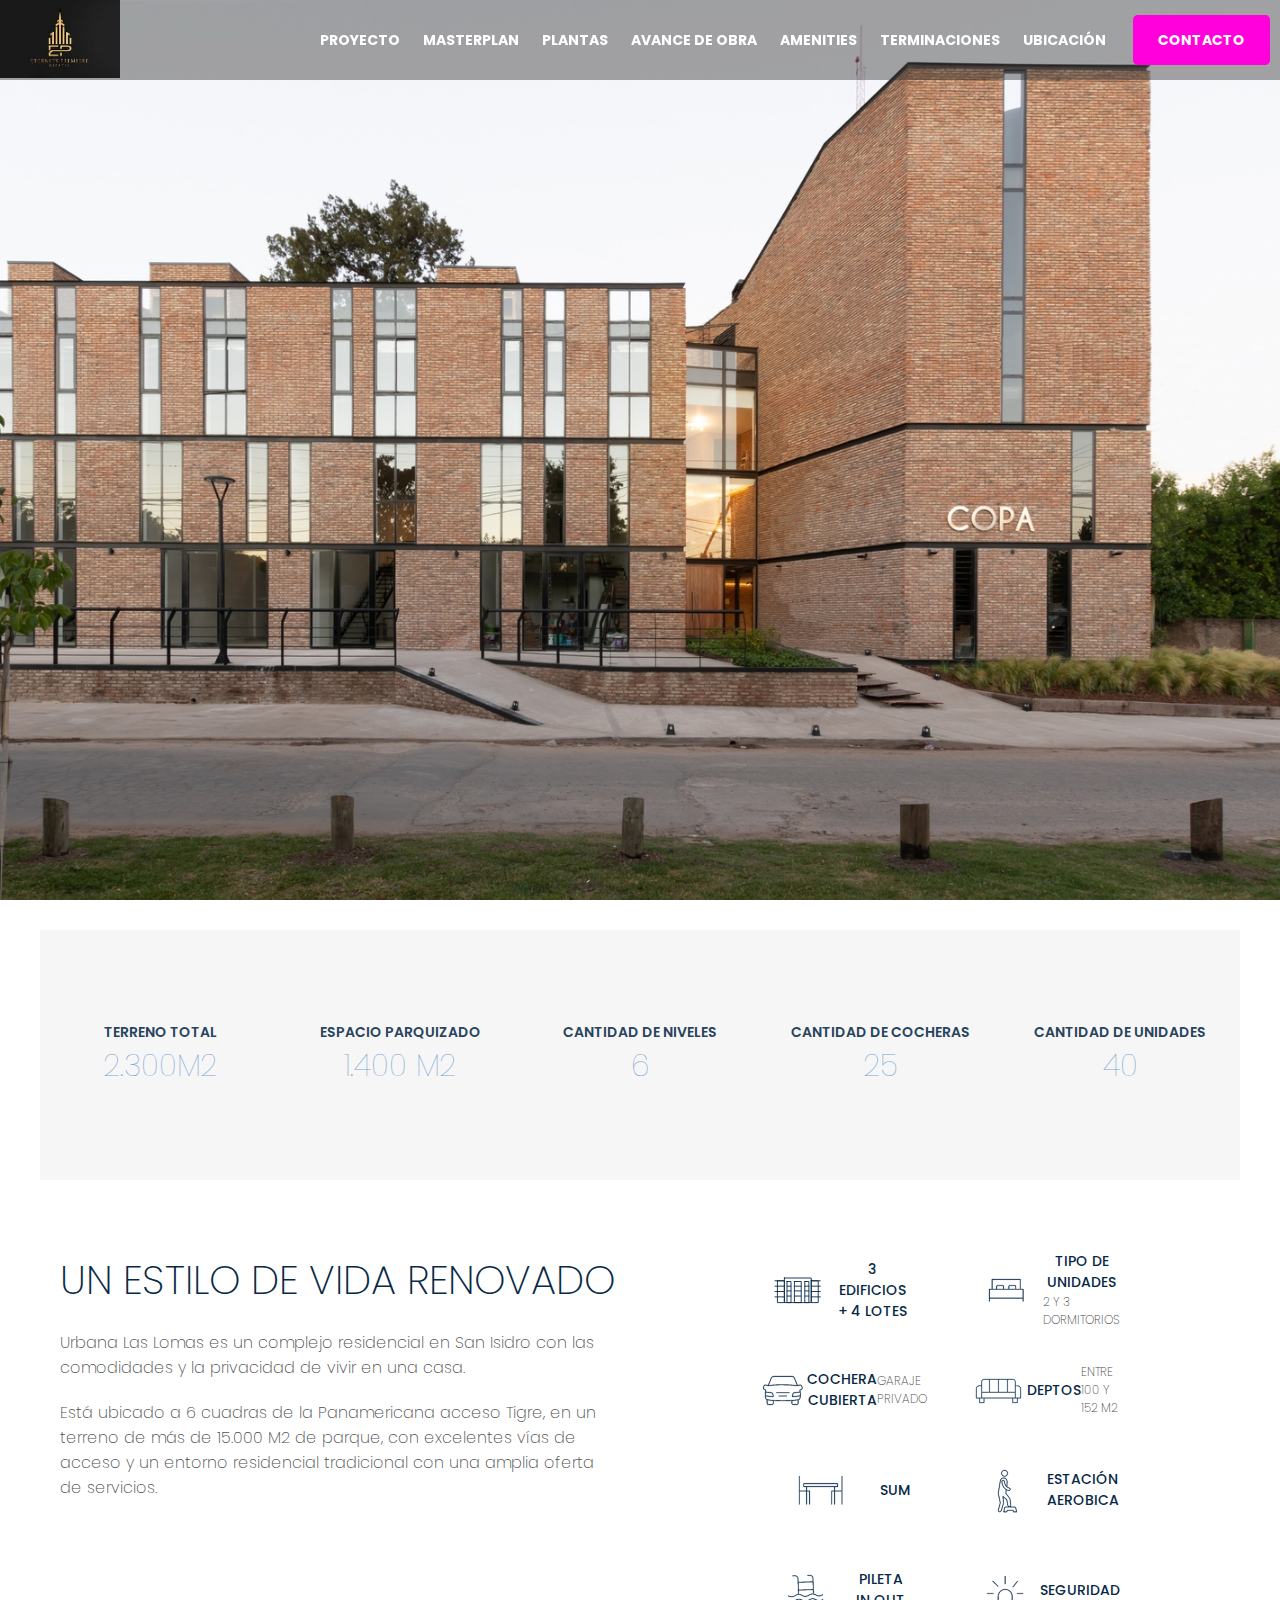
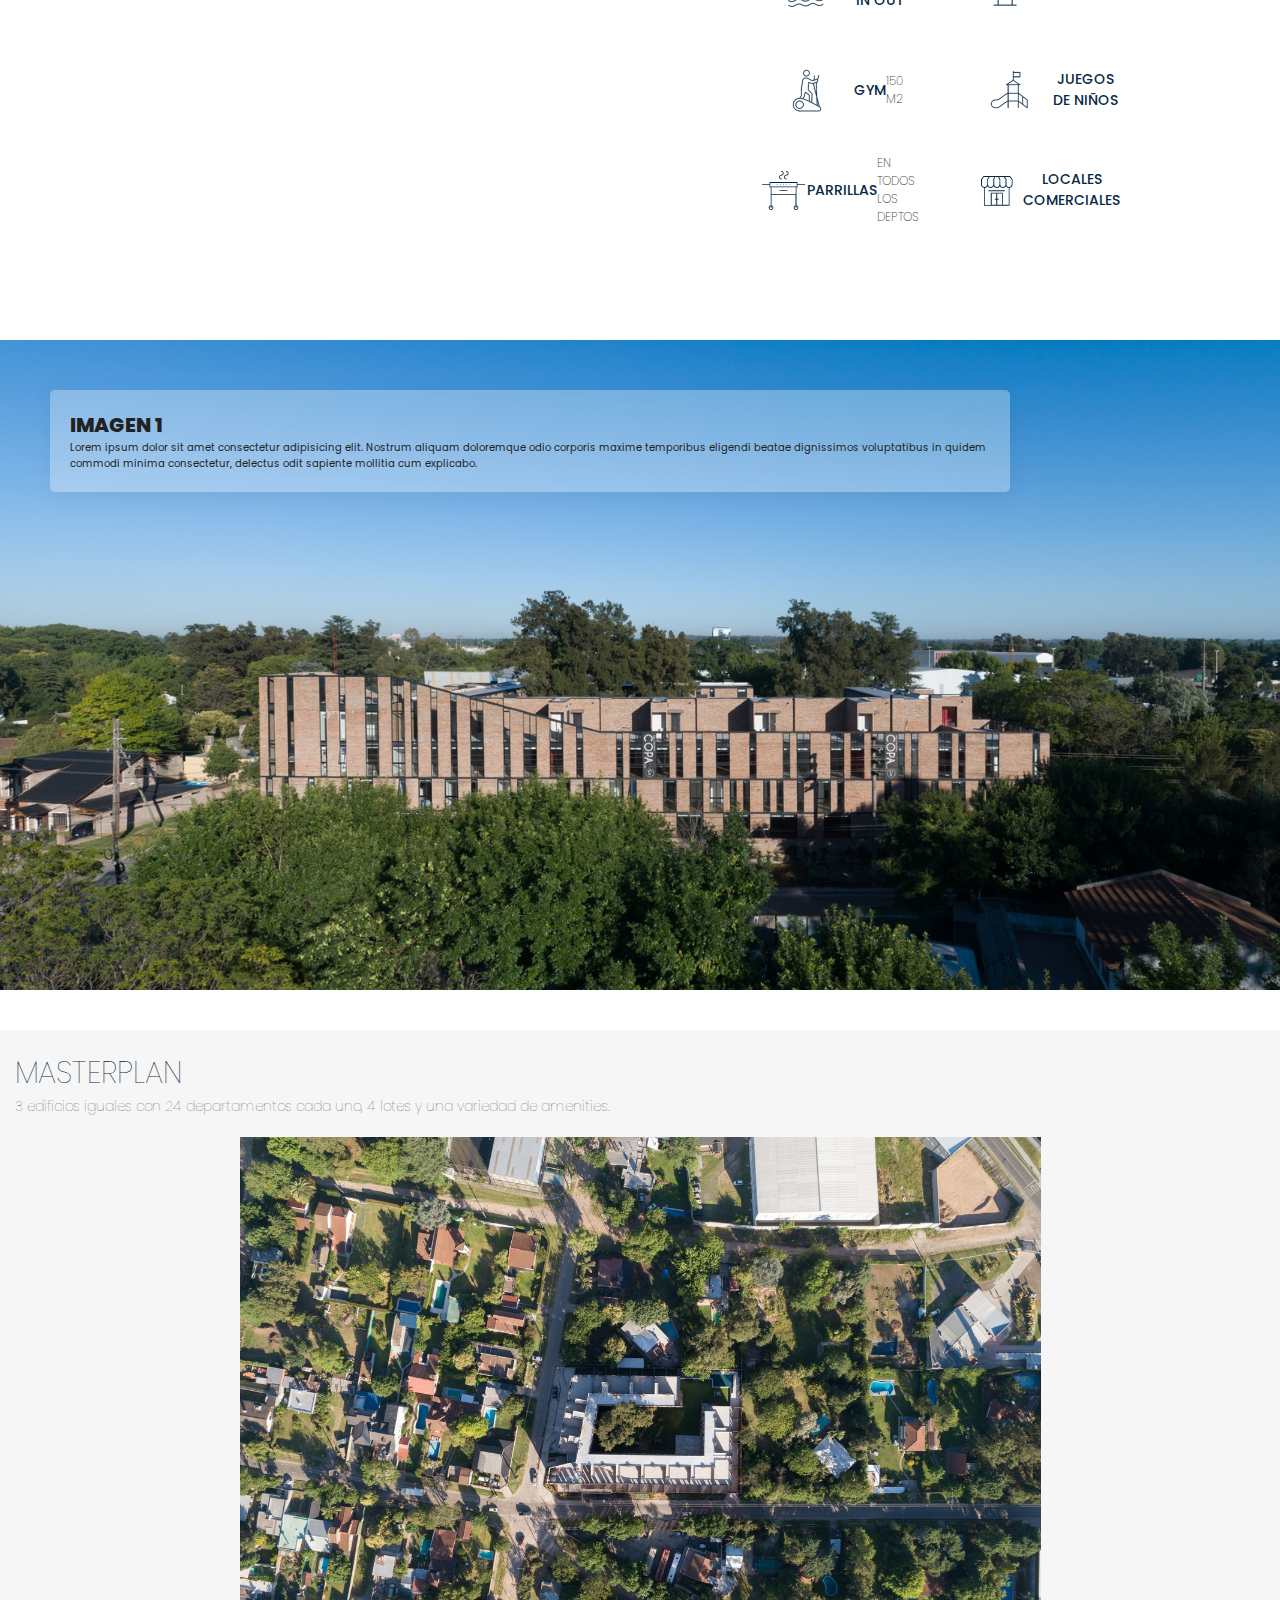
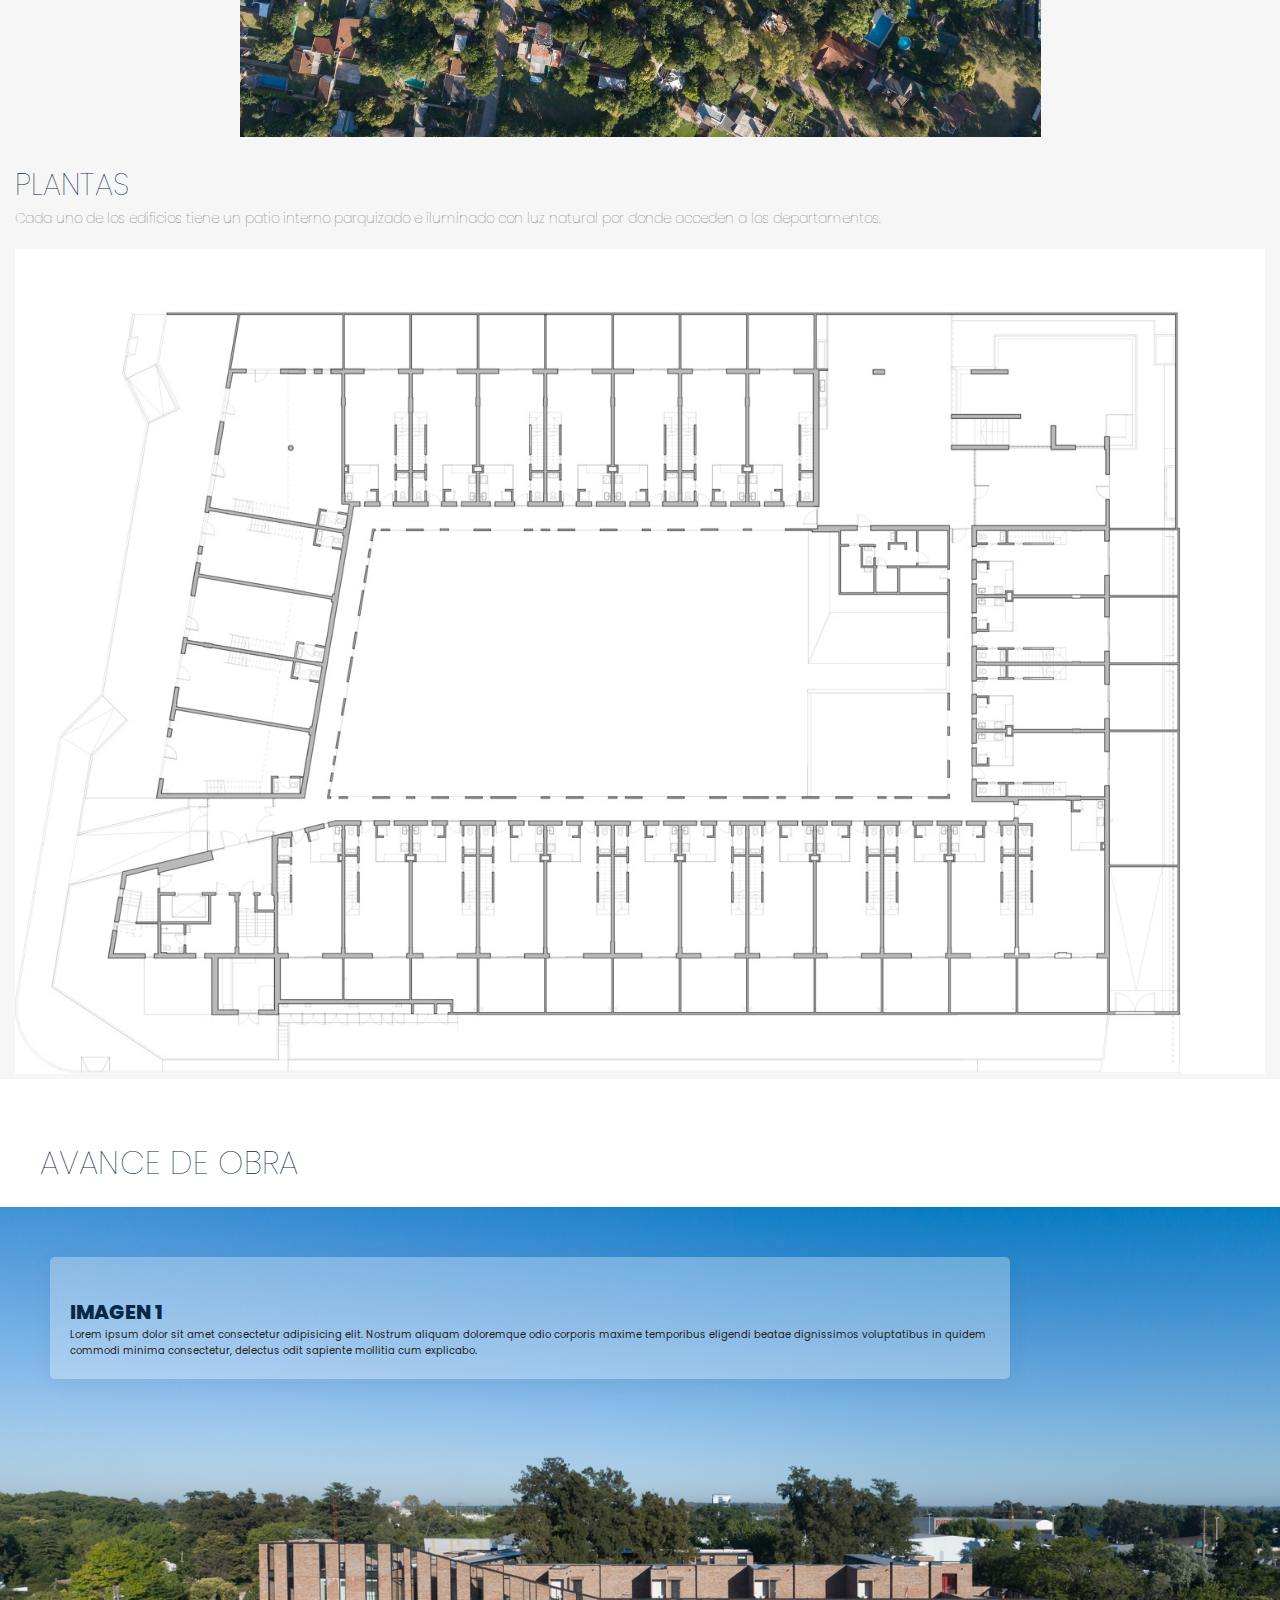
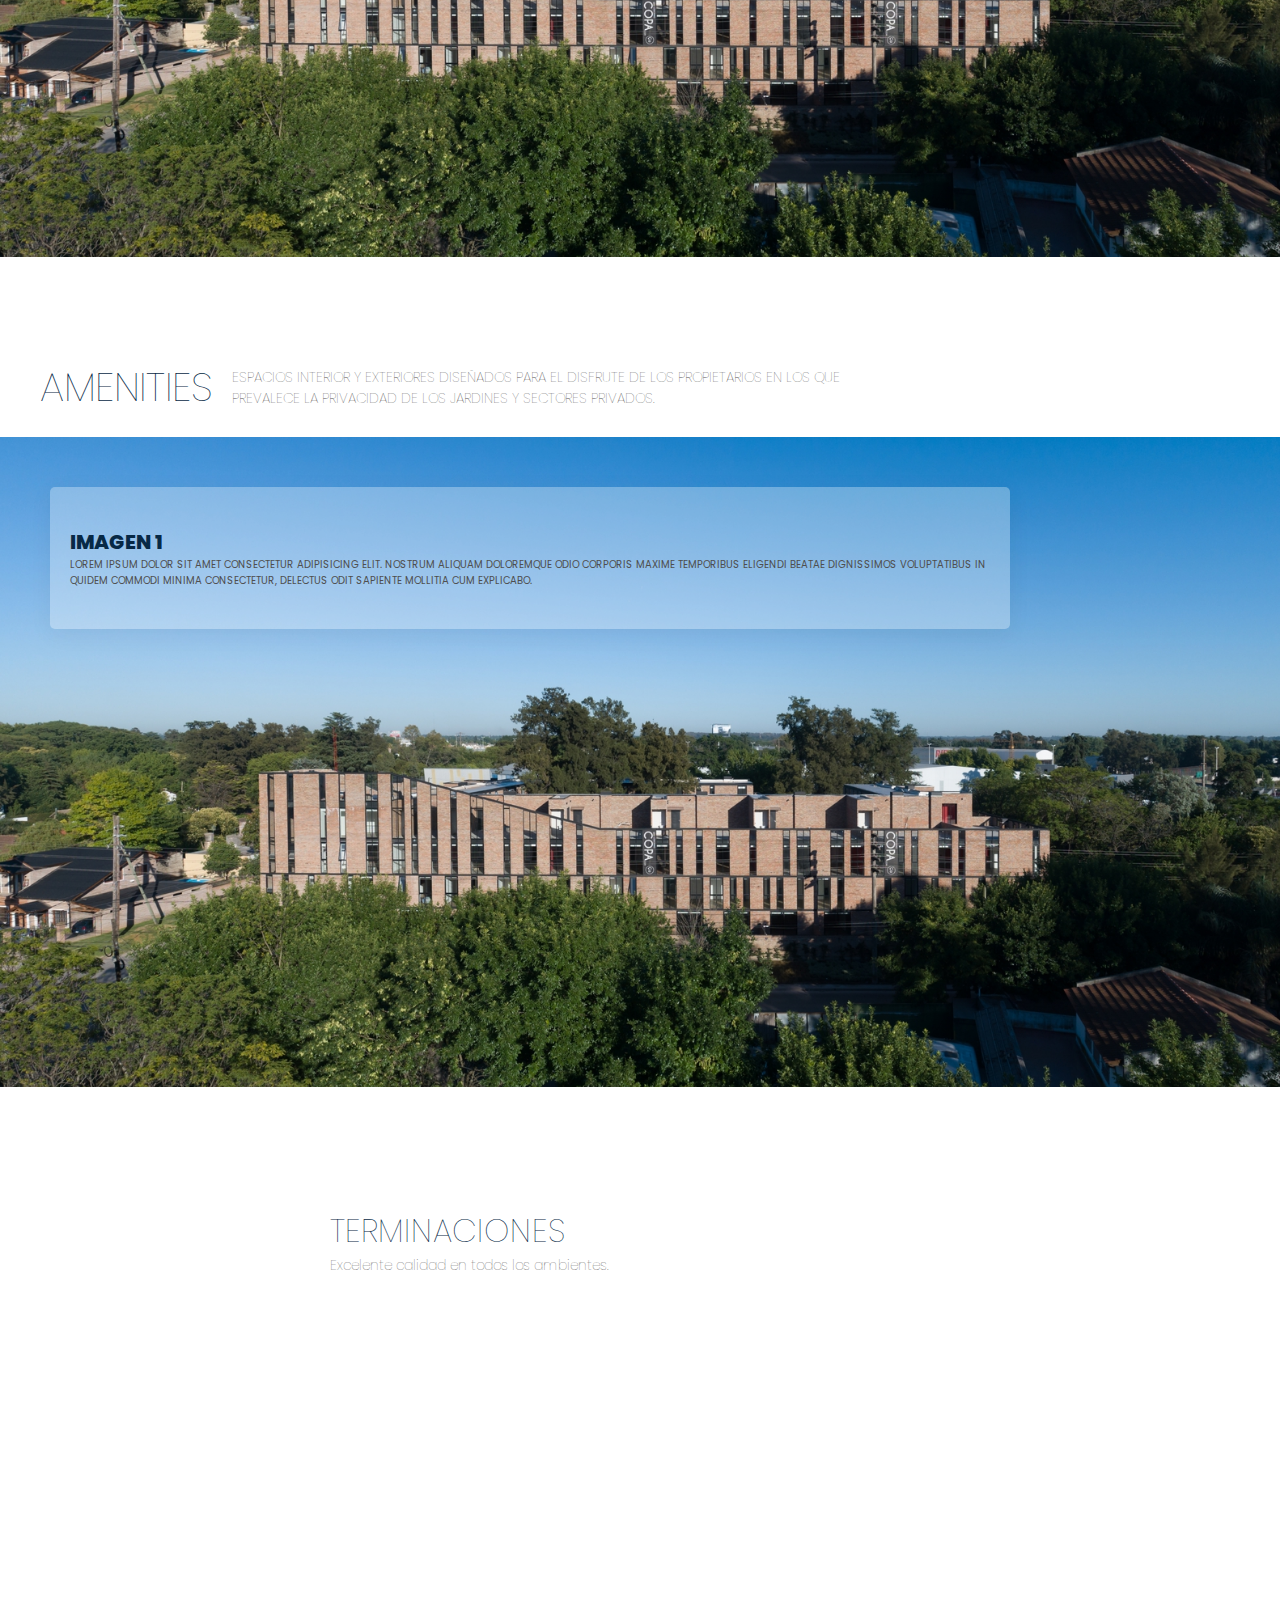
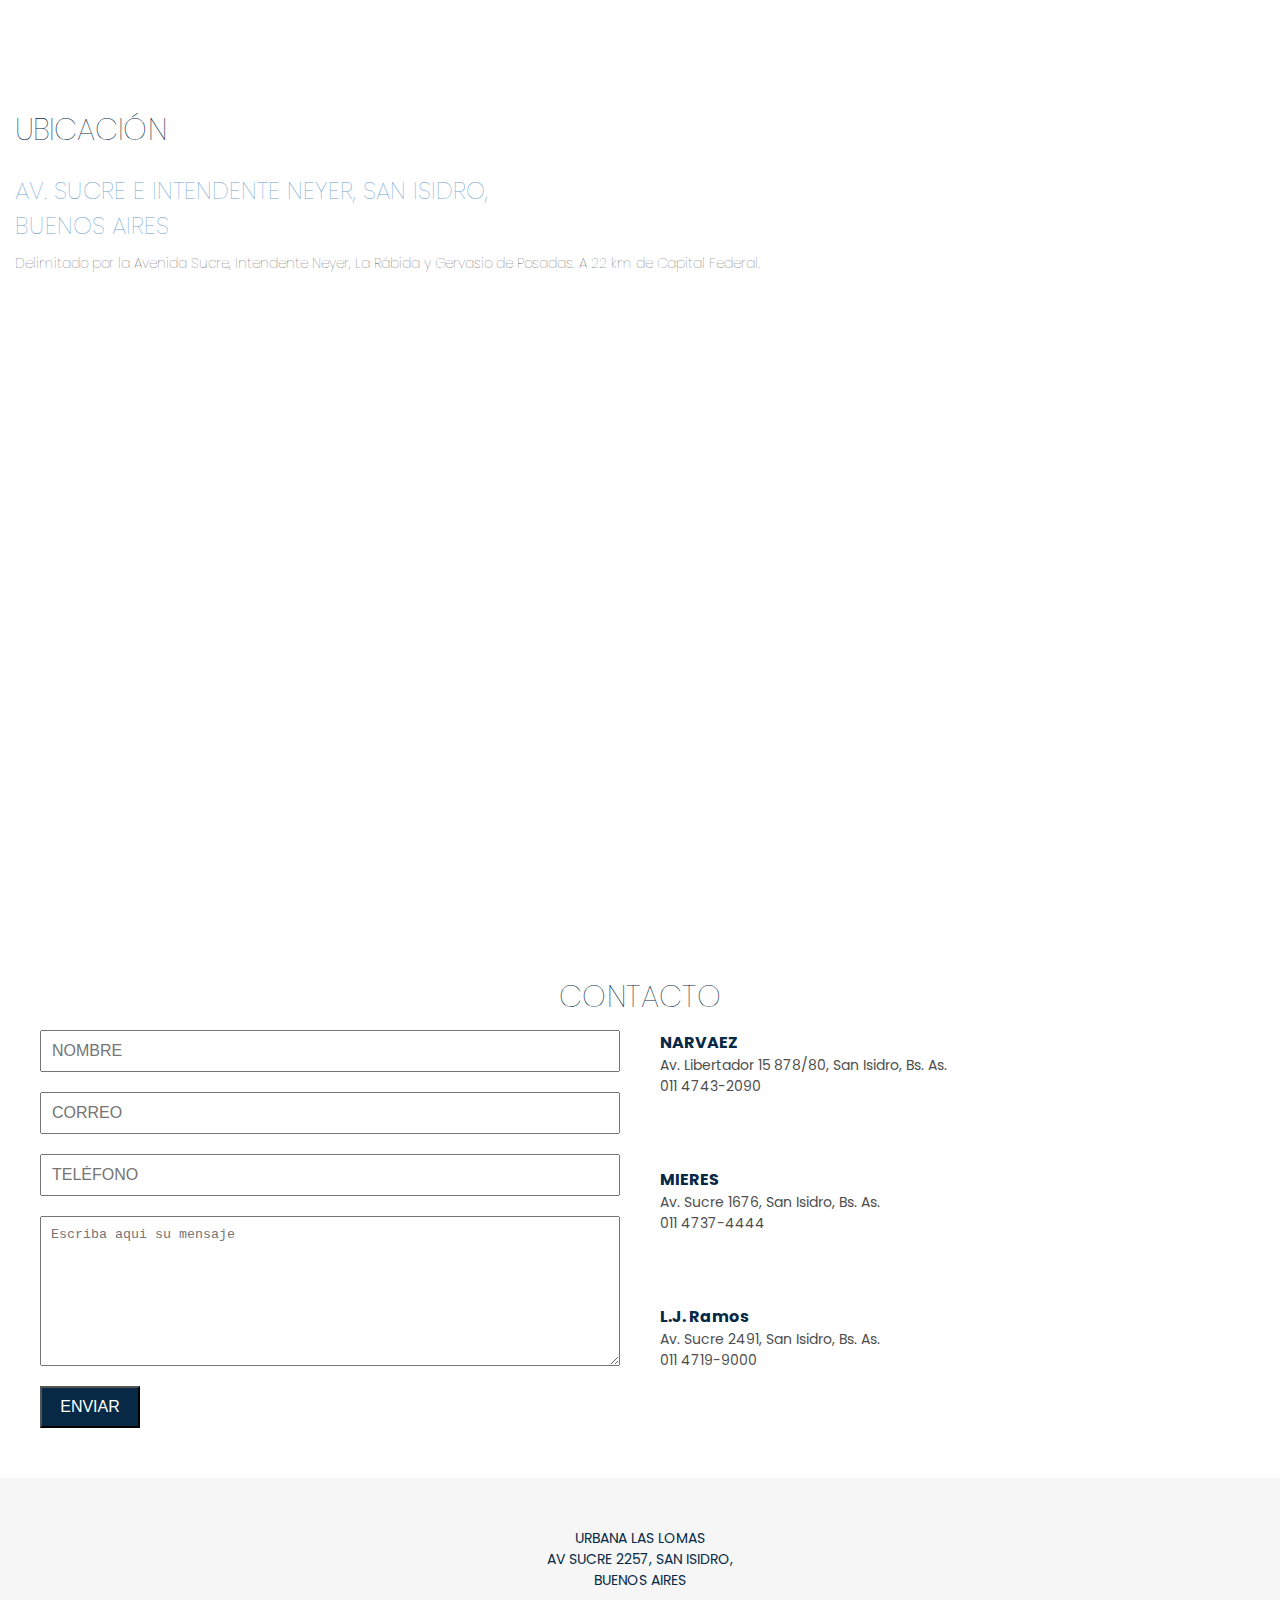
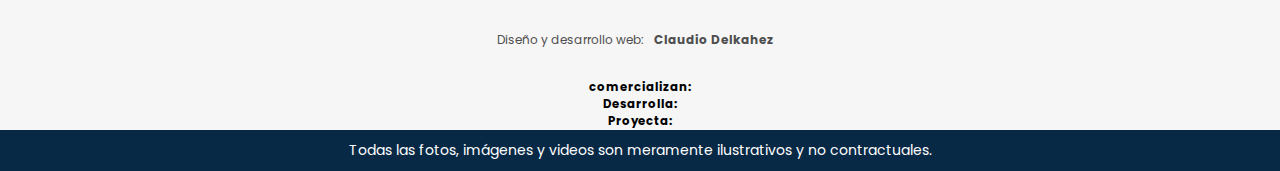
==== commit 9a3396da: "menu mobile added" ====
--- a/index.html
+++ b/index.html
@@ -23,7 +23,7 @@
                 <div class="logo">
                     <img src="./imagenes/logo.jpeg" alt="logo">
                 </div>
-              <div class="navegacion">
+                <div class="navegacion">
                 <a href="#Proyecto">Proyecto</a>
                 <a href="#Masterplan">Masterplan</a>
                 <a href="#Plantas">Plantas</a>
@@ -32,8 +32,30 @@
                 <a href="#Terminaciones">Terminaciones</a>
                 <a href="#Ubicacion">Ubicación</a>
                 <a href="#Contacto">Contacto</a>
-              </div>
+                </div>
+              <!-- Hamburger Menu -->
+              <button type="button" class="hamburger" id="menu-btn">
+                  <span class="hamburger-top"></span>
+                  <span class="hamburger-middle"></span>
+                  <span class="hamburger-botton"></span>
+              </button>
+
             </nav>
+
+            <!-- Mobile menu -->
+            <div class="mobile-menu hidden" id="menu">
+                <ul>
+                   <li ><a href="#Proyecto" id="btn-mobile-menu">Proyecto</a></li>
+                   <li><a href="#Masterplan" id="btn-mobile-menu1">Masterplan</a></li>
+                   <li><a href="#Plantas" id="btn-mobile-menu2">Plantas</a></li>
+                   <li><a href="#Avancedeobra" id="btn-mobile-menu3">Avance de obra</a></li>
+                   <li><a href="#Amenities" id="btn-mobile-menu4">Amenities</a></li>
+                   <li><a href="#Terminaciones" id="btn-mobile-menu5">Terminaciones</a></li>
+                   <li><a href="#Ubicacion" id="btn-mobile-menu6">Ubicación</a></li>
+                   <li><a href="#Contacto" id="btn-mobile-menu7">Contacto</a></li>
+                </ul>
+            </div>
+            <!-- HERO IMG -->
             <div class="hero" id="Proyecto">
                 <img
                     src="./imagenes/22122020-ca-arq-ph-g-viramonte-3110-editar-copy.jpg"
@@ -551,8 +573,9 @@
                 </p>
             </div>
         </footer>
-    <script src="./slide.js"></script>
-    <script src="./menu.js"></script>
+  
+    <script src="./js/menu.js"></script>
+    <script src="./js/hamburger.js"></script>
 
     </body>
 </html>
--- a/CSS/style.css
+++ b/CSS/style.css
@@ -20,6 +20,8 @@
 
 header {
     height: 100vh;
+    width: 100%;
+    z-index: 999;
     margin-bottom: 100px;
 }
 
@@ -28,11 +30,17 @@
     width: 100%;
     height: 80px;
     display: flex;
-    justify-content: space-around;
+    justify-content: space-between;
     align-items: center;
     position: fixed;
     top: 0%;
     transition: 0.5s;
+}
+
+.navegacion {
+    position: absolute;
+    right: 10px;
+    display: block;
 }
 /* Boton contacto */
 .navegacion a:last-child {
@@ -277,7 +285,7 @@
 
 .prev-btn,
 .next-btn {
-    z-index: 999;
+    z-index: 20;
     font-size: 2em;
     color: #222;
     background: rgba(255, 255, 255, 0.8);
@@ -582,6 +590,104 @@
     padding: 1rem;
 }
 
+/* <-- HAMBURGUER MENU ICON-->*/
+
+.hamburger {
+    cursor: pointer;
+    width: 24px;
+    height: 24px;
+    position: relative;
+    background: none;
+    border: none;
+    z-index: 10;
+    transition: all 240ms;
+    display: none;
+}
+.hamburger-top,
+.hamburger-middle,
+.hamburger-botton {
+    position: absolute;
+    top: 0;
+    right: 10px;
+    width: 24px;
+    height: 2px;
+    background: #000000;
+    transform: rotate(0);
+    transition: all 500ms;
+}
+.hamburger-middle {
+    transform: translateY(7px);
+}
+.hamburger-botton {
+    transform: translateY(14px);
+}
+
+.open .hamburger-top {
+    transform: rotate(45deg) translateY(6px) translateX(6px);
+}
+.open .hamburger-middle {
+    display: none;
+}
+.open .hamburger-botton {
+    transform: rotate(-45deg) translateY(6px) translateX(-6px);
+}
+/* MOBILE MENU */
+.mobile-menu ul {
+    display: flex;
+    flex-direction: column;
+    justify-content: center;
+    align-items: center;
+    list-style: none;
+    line-height: 3;
+}
+.mobile-menu a {
+    text-decoration: none;
+    font-size: 30px;
+    color: #777;
+    cursor: pointer;
+
+    text-align: center;
+}
+.mobile-menu a:hover {
+    color: #000;
+}
+
+.mobile-menu {
+    text-decoration: none;
+    list-style: none;
+    position: fixed;
+    top: 80px;
+    right: 0;
+    background: #fff;
+    width: 100%;
+    height: 100%;
+    padding: 30px;
+    transition: all 300ms ease-in;
+}
+
+.hidden {
+    transform: translateX(100%);
+}
+.no-scroll {
+    overflow: hidden;
+}
+
+/* <-- MEDIA QUERIES-->*/
+
+@media (max-width: 1200px) {
+    .hamburger {
+        display: block;
+    }
+    .navegacion {
+        width: 100%;
+        display: none;
+    }
+    nav {
+        background: #fff;
+    }
+}
+
+
 @media only screen and (min-width: 900px) {
     /*    <!-- DETALLES DEL PROYECTO --> */
     .detalles-desarrollo {
